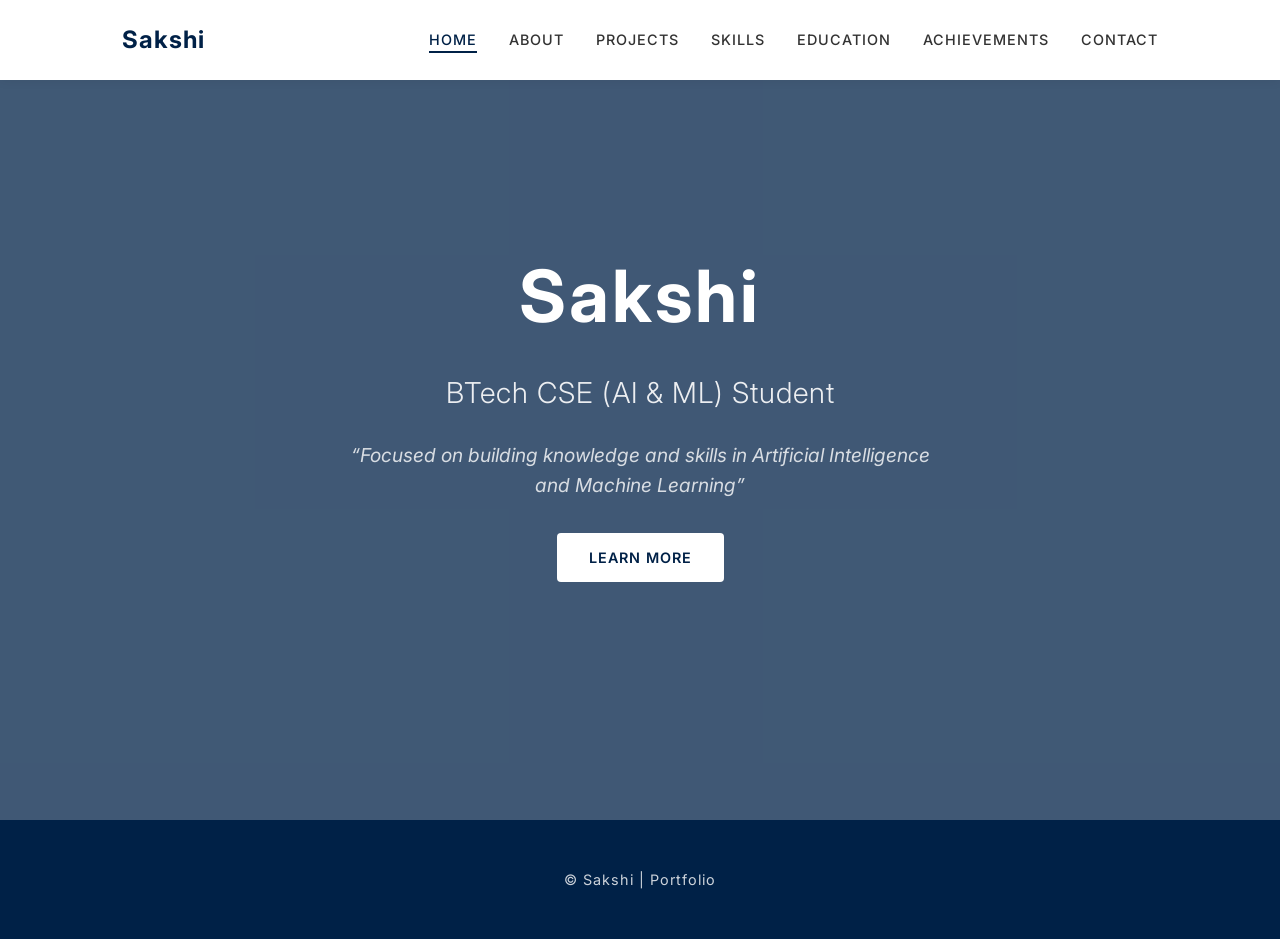
==== index.html @ 3e9e9f68 "Add portfolio with profile photo and certificates" ====
<!DOCTYPE html>
<html lang="en">
<head>
    <meta charset="UTF-8">
    <meta name="viewport" content="width=device-width, initial-scale=1.0">
    <title>Sakshi | Portfolio</title>
    <meta name="description" content="Professional portfolio of Sakshi, a BTech CSE student specializing in AI & ML.">
    <!-- Google Fonts: Inter -->
    <link rel="preconnect" href="https://fonts.googleapis.com">
    <link rel="preconnect" href="https://fonts.gstatic.com" crossorigin>
    <link href="https://fonts.googleapis.com/css2?family=Inter:wght@300;400;500;600;700&display=swap" rel="stylesheet">
    <link rel="stylesheet" href="style.css">
</head>
<body>
    <nav id="navbar">
        <div class="container container-nav">
            <div class="logo">Sakshi</div>
            <ul class="nav-links">
                <li><a href="#home" class="active">Home</a></li>
                <li><a href="#about">About</a></li>
                <li><a href="#projects">Projects</a></li>
                <li><a href="#skills">Skills</a></li>
                <li><a href="#education">Education</a></li>
                <li><a href="#achievements">Achievements</a></li>
                <li><a href="#contact">Contact</a></li>
            </ul>
            <div class="mobile-menu-btn" id="mobile-menu-btn">
                <span></span>
                <span></span>
                <span></span>
            </div>
        </div>
    </nav>

    <header id="home" class="active">
        <div class="hero-overlay"></div>
        <div class="container hero-content">
            <div class="hero-text">
                <h1>Sakshi</h1>
                <h2>BTech CSE (AI & ML) Student</h2>
                <p>“Focused on building knowledge and skills in Artificial Intelligence and Machine Learning”</p>
                <a href="#about" class="btn btn-primary">Learn More</a>
            </div>
        </div>
    </header>

    <main>
        <section id="about" class="section">
            <div class="container">
                <div class="section-header">
                    <h2>About Me</h2>
                    <div class="underline"></div>
                </div>
                <div class="about-grid">
                    <div class="about-image">
                        <img src="profile.jpg" alt="Sakshi Portfolio Picture">
                    </div>
                    <div class="about-text">
                        <p>I am a Computer Science Engineering student specializing in Artificial Intelligence and Machine Learning with Zebia. I am passionate about learning emerging technologies, strengthening my problem-solving abilities, and applying my knowledge to real-world challenges.</p>
                    </div>
                </div>
            </div>
        </section>

        <section id="projects" class="section bg-light">
            <div class="container">
                <div class="section-header">
                    <h2>Projects</h2>
                    <div class="underline"></div>
                </div>
                <div class="project-grid">
                    <div class="project-card">
                        <div class="project-info">
                            <h3>Python Programming Project</h3>
                            <p>Developed programs focusing on logic building, data structures, and problem-solving techniques.</p>
                            <div class="tags">
                                <span class="tag">Python</span>
                                <span class="tag">Algorithms</span>
                                <span class="tag">Logic Building</span>
                            </div>
                        </div>
                    </div>
                    <div class="project-card">
                        <div class="project-info">
                            <h3>Academic Assignment Work</h3>
                            <p>Completed structured assignments related to programming, electronics, and analytical thinking.</p>
                            <div class="tags">
                                <span class="tag">C/C++</span>
                                <span class="tag">Electronics</span>
                                <span class="tag">Analysis</span>
                            </div>
                        </div>
                    </div>
                    <div class="project-card">
                        <div class="project-info">
                            <h3>Beginner AI/ML Project</h3>
                            <p>Implemented basic machine learning concepts and explored data-driven problem solving.</p>
                            <div class="tags">
                                <span class="tag">Machine Learning</span>
                                <span class="tag">Python</span>
                                <span class="tag">Data Analysis</span>
                            </div>
                        </div>
                    </div>
                </div>
            </div>
        </section>

        <section id="skills" class="section">
            <div class="container">
                <div class="section-header">
                    <h2>Skills</h2>
                    <div class="underline"></div>
                </div>
                <div class="skills-grid">
                    <div class="skill-item">
                        <span class="skill-name">Python</span>
                    </div>
                    <div class="skill-item">
                        <span class="skill-name">Machine Learning (Basics)</span>
                    </div>
                    <div class="skill-item">
                        <span class="skill-name">Data Structures (Fundamentals)</span>
                    </div>
                    <div class="skill-item">
                        <span class="skill-name">Problem Solving</span>
                    </div>
                    <div class="skill-item">
                        <span class="skill-name">Analytical Thinking</span>
                    </div>
                </div>
            </div>
        </section>

        <section id="education" class="section bg-light">
            <div class="container">
                <div class="section-header">
                    <h2>Education</h2>
                    <div class="underline"></div>
                </div>
                <div class="edu-card">
                    <h3>BTech Computer Science Engineering</h3>
                    <p class="edu-subtitle">Specialization: AI & ML with Zebia</p>
                    <p class="edu-desc">Academic focus on advanced computing paradigms and industrial AI applications.</p>
                </div>
            </div>
        </section>

        <section id="achievements" class="section">
            <div class="container">
                <div class="section-header">
                    <h2>Achievements / Learning</h2>
                    <div class="underline"></div>
                </div>
                <div class="achieve-list">
                    <div class="achieve-item">
                        <h3>AI & ML Specialization with Zebia</h3>
                        <p>Intensive specialization program focusing on deep learning, neural networks, and industrial ML practices.</p>
                    </div>
                    <div class="achieve-item">
                        <h3>Coursework & Continuous Learning</h3>
                        <p>Engaged in ongoing professional development through various academic modules in programming and technology.</p>
                    </div>
                </div>

                <!-- Certificates Section -->
                <div class="cert-section">
                    <h3 class="cert-heading">My Certificates</h3>
                    <p class="cert-subtext">Click on any certificate to view it in full.</p>
                    <div class="cert-grid">
                        <div class="cert-card" data-index="0">
                            <div class="cert-icon">🏆</div>
                            <p>Certificate 1<br><span>Achievement</span></p>
                            <button class="btn-view-cert">View Certificate</button>
                        </div>
                        <div class="cert-card" data-index="1">
                            <div class="cert-icon">🎓</div>
                            <p>Certificate 2<br><span>Achievement</span></p>
                            <button class="btn-view-cert">View Certificate</button>
                        </div>
                        <div class="cert-card" data-index="2">
                            <div class="cert-icon">📊</div>
                            <p>Certificate 3<br><span>Achievement</span></p>
                            <button class="btn-view-cert">View Certificate</button>
                        </div>
                        <div class="cert-card" data-index="3">
                            <div class="cert-icon">🌟</div>
                            <p>Certificate 4<br><span>Achievement</span></p>
                            <button class="btn-view-cert">View Certificate</button>
                        </div>
                        <div class="cert-card" data-index="4">
                            <div class="cert-icon">�</div>
                            <p>Certificate 5<br><span>Achievement</span></p>
                            <button class="btn-view-cert">View Certificate</button>
                        </div>
                    </div>
                </div>
            </div>
        </section>

        <!-- Certificate Lightbox Modal -->
        <div id="cert-modal" class="cert-modal" role="dialog" aria-modal="true" aria-label="Certificate Viewer">
            <div class="cert-modal-overlay" id="cert-modal-overlay"></div>
            <div class="cert-modal-box">
                <button class="cert-close" id="cert-close" title="Close">&#10005;</button>
                <div class="cert-modal-img-wrap">
                    <img id="cert-modal-img" src="" alt="Certificate" />
                    <p id="cert-modal-placeholder" class="cert-placeholder-text">
                        📄 Certificate image will appear here.<br>
                        <small>Add your certificate images named <strong>cert1.jpg</strong>, <strong>cert2.jpg</strong>, <strong>cert3.jpg</strong> to this folder.</small>
                    </p>
                </div>
                <div class="cert-modal-footer">
                    <button class="cert-nav-btn" id="cert-prev">&#8592; Previous</button>
                    <span class="cert-counter" id="cert-counter">1 / 3</span>
                    <button class="cert-nav-btn" id="cert-next">Next &#8594;</button>
                </div>
            </div>
        </div>

        <section id="contact" class="section bg-light">
            <div class="container contact-container">
                <div class="section-header">
                    <h2>Contact</h2>
                    <div class="underline"></div>
                </div>
                <div class="contact-content">
                    <p class="contact-msg">“I am open to academic collaboration, learning opportunities, and skill development.”</p>
                    <div class="contact-form">
                        <p>Feel free to reach out for collaboration.</p>
                        <a href="mailto:sakshi@example.com" class="btn btn-outline">Send a Message</a>
                    </div>
                </div>
            </div>
        </section>
    </main>

    <footer>
        <div class="container">
            <p>&copy; Sakshi | Portfolio</p>
        </div>
    </footer>

    <script src="script.js"></script>
</body>
</html>
---- style.css ----
:root {
    --primary-color: #002147;
    --primary-light: #003366;
    --text-color: #333333;
    --text-light: #666666;
    --bg-white: #ffffff;
    --bg-light: #f8f9fa;
    --border-color: #e0e0e0;
    --transition: all 0.3s ease;
}

* {
    margin: 0;
    padding: 0;
    box-sizing: border-box;
}

html {
    scroll-behavior: smooth;
}

body {
    font-family: 'Inter', sans-serif;
    color: var(--text-color);
    line-height: 1.6;
    background-color: var(--bg-white);
}

.container {
    max-width: 1100px;
    margin: 0 auto;
    padding: 0 2rem;
}

/* Symmetrical Layout Utilities */
.section {
    padding: 6rem 0;
    display: none; /* Hide all sections by default */
    min-height: calc(100vh - 80px); /* Fill the screen minus navbar */
    animation: fadeIn 0.5s ease;
}

.section.active {
    display: block; /* Show only active section */
}

@keyframes fadeIn {
    from { opacity: 0; transform: translateY(10px); }
    to { opacity: 1; transform: translateY(0); }
}

.bg-light {
    background-color: var(--bg-light);
}

.section-header {
    text-align: center;
    margin-bottom: 4rem;
}

.section-header h2 {
    font-size: 2.5rem;
    color: var(--primary-color);
    text-transform: uppercase;
    letter-spacing: 2px;
    margin-bottom: 0.5rem;
    font-weight: 700;
}

.underline {
    width: 60px;
    height: 4px;
    background-color: var(--primary-color);
    margin: 0 auto;
}

/* Navbar */
#navbar {
    background-color: var(--bg-white);
    height: 80px;
    display: flex;
    align-items: center;
    position: fixed;
    top: 0;
    width: 100%;
    z-index: 1000;
    box-shadow: 0 2px 10px rgba(0,0,0,0.05);
    transition: var(--transition);
}

#navbar.scrolled {
    height: 70px;
}

.container-nav {
    display: flex;
    justify-content: space-between;
    align-items: center;
    width: 100%;
}

.logo {
    font-size: 1.5rem;
    font-weight: 700;
    color: var(--primary-color);
    letter-spacing: 1px;
}

.nav-links {
    display: flex;
    list-style: none;
}

.nav-links li {
    margin-left: 2rem;
}

.nav-links a {
    text-decoration: none;
    color: var(--text-color);
    font-size: 0.9rem;
    font-weight: 500;
    text-transform: uppercase;
    letter-spacing: 1px;
    transition: var(--transition);
    position: relative;
}

.nav-links a::after {
    content: '';
    position: absolute;
    width: 0;
    height: 2px;
    bottom: -5px;
    left: 0;
    background-color: var(--primary-color);
    transition: var(--transition);
}

.nav-links a:hover,
.nav-links a.active {
    color: var(--primary-color);
}

.nav-links a:hover::after,
.nav-links a.active::after {
    width: 100%;
}

/* Hero Section */
#home {
    height: calc(100vh - 80px); /* Exact fit */
    background: url('https://images.unsplash.com/photo-1497215728101-856f4ea42174?auto=format&fit=crop&q=80&w=1920') no-repeat center center/cover;
    display: none; /* Hidden until active */
    align-items: center;
    position: relative;
    animation: fadeIn 0.5s ease;
}

#home.active {
    display: flex;
}

.hero-overlay {
    position: absolute;
    top: 0;
    left: 0;
    width: 100%;
    height: 100%;
    background-color: rgba(0, 33, 71, 0.75); /* Navy blue overlay */
}

.hero-content {
    position: relative;
    z-index: 1;
    color: #fff;
    text-align: center;
}

.hero-text h1 {
    font-size: 4.5rem;
    margin-bottom: 1rem;
    font-weight: 700;
    letter-spacing: 3px;
}

.hero-text h2 {
    font-size: 1.8rem;
    font-weight: 300;
    margin-bottom: 1.5rem;
    letter-spacing: 1px;
    opacity: 0.9;
}

.hero-text p {
    font-size: 1.2rem;
    font-style: italic;
    max-width: 600px;
    margin: 0 auto 2rem;
    opacity: 0.8;
}

/* Buttons */
.btn {
    display: inline-block;
    padding: 0.8rem 2rem;
    text-decoration: none;
    font-weight: 600;
    border-radius: 4px;
    transition: var(--transition);
    text-transform: uppercase;
    letter-spacing: 1px;
    font-size: 0.9rem;
}

.btn-primary {
    background-color: var(--bg-white);
    color: var(--primary-color);
}

.btn-primary:hover {
    background-color: var(--primary-color);
    color: var(--bg-white);
    transform: translateY(-3px);
}

.btn-outline {
    border: 2px solid var(--primary-color);
    color: var(--primary-color);
}

.btn-outline:hover {
    background-color: var(--primary-color);
    color: var(--bg-white);
    transform: translateY(-3px);
}

/* About Section */
.about-grid {
    display: grid;
    grid-template-columns: 1fr 2fr;
    gap: 4rem;
    align-items: center;
    max-width: 900px;
    margin: 0 auto;
}

.about-image {
    text-align: center;
}

.about-image img {
    width: 280px;
    height: 280px;
    object-fit: cover;
    object-position: center 3%; /* Focus on the face area (top of the image) */
    border-radius: 50%;
    border: 8px solid #fff;
    box-shadow: 0 10px 30px rgba(0,0,0,0.1);
    transition: var(--transition);
}

.about-image img:hover {
    transform: scale(1.02);
    box-shadow: 0 15px 40px rgba(0,33,71,0.2);
}

.about-text p {
    font-size: 1.15rem;
    color: var(--text-light);
    line-height: 1.8;
    text-align: left;
}

/* Projects Section */
.project-grid {
    display: grid;
    grid-template-columns: repeat(auto-fit, minmax(300px, 1fr));
    gap: 2.5rem;
}

.project-card {
    background-color: var(--bg-white);
    border: 1px solid var(--border-color);
    border-radius: 8px;
    overflow: hidden;
    transition: var(--transition);
    display: flex;
    flex-direction: column;
}

.project-card:hover {
    transform: translateY(-10px);
    box-shadow: 0 10px 30px rgba(0,0,0,0.1);
}

.project-info {
    padding: 2.5rem;
    flex-grow: 1;
    display: flex;
    flex-direction: column;
}

.project-info h3 {
    font-size: 1.4rem;
    color: var(--primary-color);
    margin-bottom: 1rem;
    font-weight: 600;
}

.project-info p {
    color: var(--text-light);
    margin-bottom: 1.5rem;
    font-size: 1rem;
}

.tags {
    margin-top: auto;
    display: flex;
    flex-wrap: wrap;
    gap: 0.5rem;
}

.tag {
    background-color: #f0f4f8;
    color: var(--primary-color);
    padding: 0.3rem 0.8rem;
    font-size: 0.8rem;
    font-weight: 500;
    border-radius: 20px;
}

/* Skills Section */
.skills-grid {
    display: flex;
    flex-wrap: wrap;
    justify-content: center;
    gap: 1.5rem;
}

.skill-item {
    background-color: var(--bg-white);
    border: 1px solid var(--border-color);
    padding: 1rem 2.5rem;
    border-bottom: 3px solid var(--primary-color);
    transition: var(--transition);
}

.skill-item:hover {
    background-color: var(--primary-color);
    color: #fff;
    transform: scale(1.05);
}

.skill-name {
    font-weight: 600;
    letter-spacing: 1px;
}

/* Education Section */
.edu-card {
    background-color: var(--bg-white);
    border: 1px solid var(--border-color);
    padding: 3rem;
    text-align: center;
    border-left: 6px solid var(--primary-color);
    max-width: 800px;
    margin: 0 auto;
}

.edu-card h3 {
    font-size: 1.8rem;
    color: var(--primary-color);
    margin-bottom: 0.5rem;
}

.edu-subtitle {
    font-weight: 600;
    margin-bottom: 1.5rem;
    color: var(--text-color);
}

.edu-desc {
    color: var(--text-light);
}

/* Achievements Section */
.achieve-list {
    max-width: 800px;
    margin: 0 auto;
}

.achieve-item {
    margin-bottom: 2.5rem;
    padding-bottom: 2.5rem;
    border-bottom: 1px solid var(--border-color);
}

.achieve-item:last-child {
    border-bottom: none;
}

.achieve-item h3 {
    font-size: 1.4rem;
    color: var(--primary-color);
    margin-bottom: 0.5rem;
}

.achieve-item p {
    color: var(--text-light);
}

/* Certificates Section */
.cert-section {
    margin-top: 4rem;
    text-align: center;
}

.cert-heading {
    font-size: 1.8rem;
    color: var(--primary-color);
    margin-bottom: 0.5rem;
    font-weight: 700;
    letter-spacing: 1px;
}

.cert-subtext {
    color: var(--text-light);
    margin-bottom: 2.5rem;
    font-size: 0.95rem;
}

.cert-grid {
    display: flex;
    flex-wrap: wrap;
    justify-content: center;
    gap: 2rem;
}

.cert-card {
    background-color: var(--bg-white);
    border: 1px solid var(--border-color);
    border-top: 4px solid var(--primary-color);
    border-radius: 8px;
    padding: 2rem 2.5rem;
    width: 220px;
    text-align: center;
    transition: var(--transition);
    cursor: pointer;
}

.cert-card:hover {
    transform: translateY(-6px);
    box-shadow: 0 10px 25px rgba(0,33,71,0.12);
}

.cert-icon {
    font-size: 2.5rem;
    margin-bottom: 1rem;
}

.cert-card p {
    font-size: 0.95rem;
    color: var(--text-color);
    font-weight: 600;
    margin-bottom: 1.2rem;
    line-height: 1.5;
}

.cert-card p span {
    font-weight: 400;
    color: var(--text-light);
    font-size: 0.85rem;
}

.btn-view-cert {
    background-color: var(--primary-color);
    color: #fff;
    border: none;
    padding: 0.5rem 1.2rem;
    font-size: 0.85rem;
    font-weight: 600;
    border-radius: 4px;
    cursor: pointer;
    letter-spacing: 0.5px;
    transition: var(--transition);
}

.btn-view-cert:hover {
    background-color: var(--primary-light);
    transform: scale(1.04);
}

/* Certificate Lightbox Modal */
.cert-modal {
    display: none;
    position: fixed;
    inset: 0;
    z-index: 2000;
    align-items: center;
    justify-content: center;
}

.cert-modal.open {
    display: flex;
}

.cert-modal-overlay {
    position: absolute;
    inset: 0;
    background-color: rgba(0, 0, 0, 0.75);
    cursor: pointer;
}

.cert-modal-box {
    position: relative;
    background: #fff;
    border-radius: 10px;
    padding: 2rem;
    max-width: 800px;
    width: 90%;
    z-index: 1;
    animation: fadeIn 0.3s ease;
    box-shadow: 0 20px 60px rgba(0,0,0,0.3);
}

.cert-close {
    position: absolute;
    top: 1rem;
    right: 1rem;
    background: var(--primary-color);
    color: #fff;
    border: none;
    width: 36px;
    height: 36px;
    border-radius: 50%;
    font-size: 1rem;
    cursor: pointer;
    transition: var(--transition);
    display: flex;
    align-items: center;
    justify-content: center;
}

.cert-close:hover {
    background: #c0392b;
    transform: scale(1.1);
}

.cert-modal-img-wrap {
    text-align: center;
    min-height: 300px;
    display: flex;
    align-items: center;
    justify-content: center;
    background: var(--bg-light);
    border-radius: 6px;
    overflow: hidden;
    margin-bottom: 1.5rem;
}

#cert-modal-img {
    max-width: 100%;
    max-height: 500px;
    object-fit: contain;
    display: none;
}

#cert-modal-img.loaded {
    display: block;
}

.cert-placeholder-text {
    color: var(--text-light);
    font-size: 1rem;
    line-height: 2;
    padding: 2rem;
}

.cert-placeholder-text strong {
    color: var(--primary-color);
}

.cert-modal-footer {
    display: flex;
    align-items: center;
    justify-content: space-between;
    gap: 1rem;
}

.cert-nav-btn {
    background-color: var(--primary-color);
    color: #fff;
    border: none;
    padding: 0.6rem 1.5rem;
    font-size: 0.9rem;
    font-weight: 600;
    border-radius: 4px;
    cursor: pointer;
    transition: var(--transition);
    letter-spacing: 0.5px;
}

.cert-nav-btn:hover {
    background-color: var(--primary-light);
    transform: translateY(-2px);
}

.cert-nav-btn:disabled {
    background-color: var(--border-color);
    color: var(--text-light);
    cursor: not-allowed;
    transform: none;
}

.cert-counter {
    font-size: 0.95rem;
    font-weight: 600;
    color: var(--primary-color);
    letter-spacing: 1px;
}

/* Contact Section */
.contact-container {
    text-align: center;
    max-width: 700px;
}

.contact-msg {
    font-size: 1.5rem;
    font-weight: 500;
    margin-bottom: 3rem;
    color: var(--primary-color);
}

.contact-form p {
    margin-bottom: 1.5rem;
    color: var(--text-light);
}

/* Footer */
footer {
    background-color: var(--primary-color);
    color: #fff;
    padding: 3rem 0;
    text-align: center;
}

footer p {
    font-size: 0.9rem;
    letter-spacing: 1px;
    opacity: 0.8;
}

/* Mobile Menu Button */
.mobile-menu-btn {
    display: none;
    cursor: pointer;
}

.mobile-menu-btn span {
    display: block;
    width: 25px;
    height: 3px;
    background-color: var(--primary-color);
    margin-bottom: 5px;
    transition: var(--transition);
}

/* Responsive */
@media (max-width: 768px) {
    .hero-text h1 {
        font-size: 3rem;
    }
    
    .hero-text h2 {
        font-size: 1.4rem;
    }
    
    .nav-links {
        display: none;
        flex-direction: column;
        position: absolute;
        top: 80px;
        left: 0;
        width: 100%;
        background-color: var(--bg-white);
        box-shadow: 0 4px 10px rgba(0,0,0,0.08);
        padding: 1rem 0;
        z-index: 999;
    }

    .nav-links.mobile-open {
        display: flex;
    }

    .nav-links li {
        margin: 0;
        text-align: center;
        padding: 0.75rem 0;
        border-bottom: 1px solid var(--border-color);
    }

    .nav-links li:last-child {
        border-bottom: none;
    }
    
    .mobile-menu-btn {
        display: block;
    }
    
    .section {
        padding: 4rem 0;
    }
    
    .section-header h2 {
        font-size: 2rem;
    }

    .about-grid {
        grid-template-columns: 1fr;
        gap: 2rem;
        text-align: center;
    }

    .about-text p {
        text-align: center;
    }

    .about-image img {
        width: 200px;
        height: 200px;
    }

    .skill-item {
        padding: 0.8rem 1.5rem;
    }
}
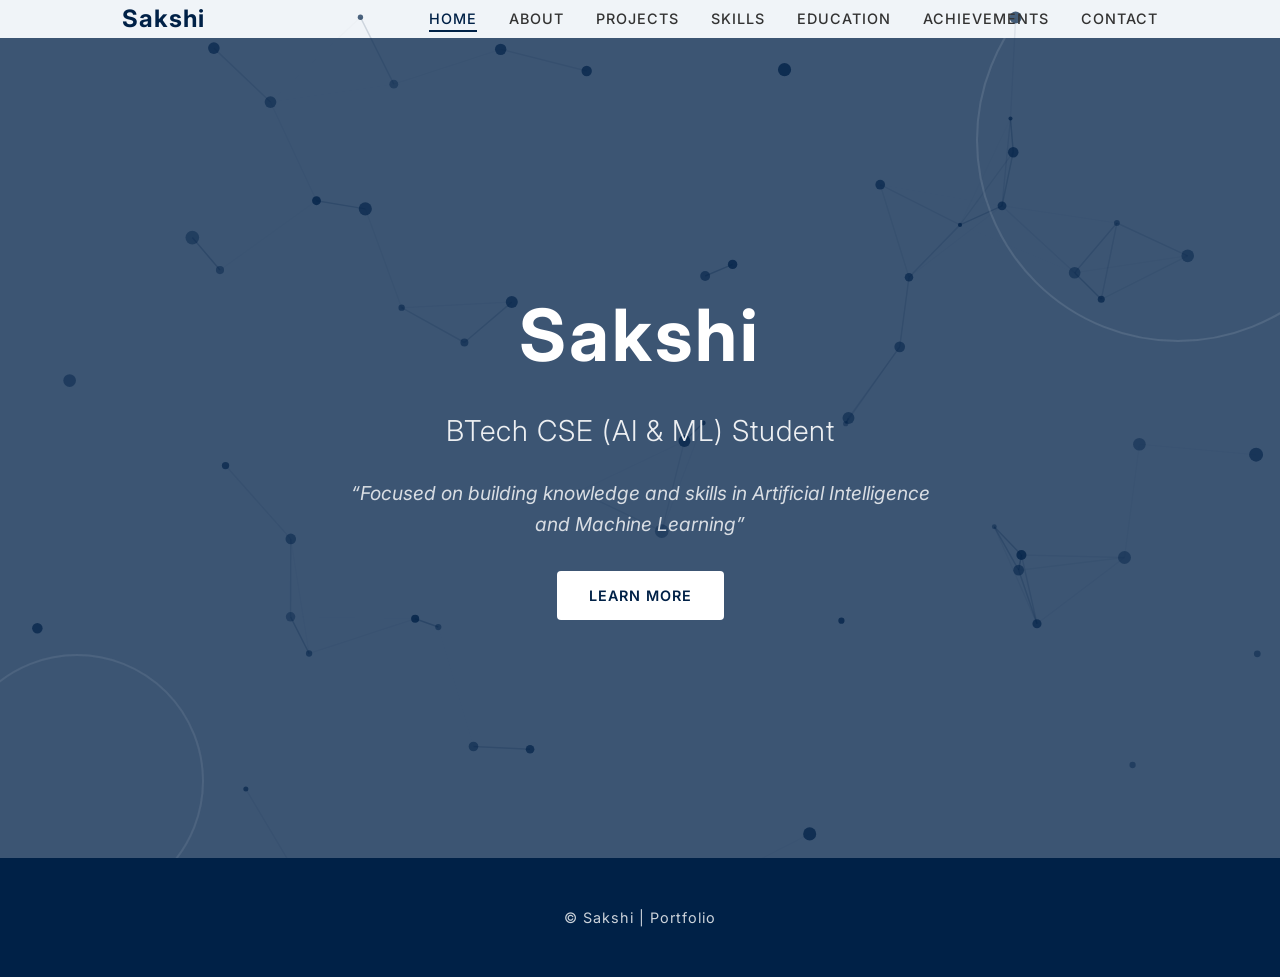
==== commit d892e427: "first commit" ====
--- a/index.html
+++ b/index.html
@@ -12,6 +12,8 @@
     <link rel="stylesheet" href="style.css">
 </head>
 <body>
+    <!-- Animated Background Canvas -->
+    <canvas id="bg-canvas"></canvas>
     <nav id="navbar">
         <div class="container container-nav">
             <div class="logo">Sakshi</div>
@@ -39,7 +41,7 @@
                 <h1>Sakshi</h1>
                 <h2>BTech CSE (AI & ML) Student</h2>
                 <p>“Focused on building knowledge and skills in Artificial Intelligence and Machine Learning”</p>
-                <a href="#about" class="btn btn-primary">Learn More</a>
+                <a href="#about" class="btn btn-primary" id="learn-more-btn">Learn More</a>
             </div>
         </div>
     </header>
@@ -56,7 +58,21 @@
                         <img src="profile.jpg" alt="Sakshi Portfolio Picture">
                     </div>
                     <div class="about-text">
-                        <p>I am a Computer Science Engineering student specializing in Artificial Intelligence and Machine Learning with Zebia. I am passionate about learning emerging technologies, strengthening my problem-solving abilities, and applying my knowledge to real-world challenges.</p>
+                        <p>I am a Computer Science Engineering student specializing in Artificial Intelligence and Machine Learning with Xebia. I am passionate about learning emerging technologies, strengthening my problem-solving abilities, and applying my knowledge to real-world challenges.</p>
+                    </div>
+                </div>
+                <div class="about-details">
+                    <div class="about-detail-card">
+                        <img src="https://images.unsplash.com/photo-1580582932707-520aed937b7b?w=400&q=80" alt="School" class="detail-card-img">
+                        <h3>🎓 Schooling</h3>
+                        <p><strong>Shanti Niketan Public School</strong></p>
+                        <p>Completed schooling with a strong academic foundation.</p>
+                    </div>
+                    <div class="about-detail-card">
+                        <img src="https://tse4.mm.bing.net/th/id/OIP._6wLV4rXitK1_xlkCLi6-QHaDS?w=773&h=343&rs=1&pid=ImgDetMain&o=7&rm=3" alt="College" class="detail-card-img">
+                        <h3>🎓 Higher Education</h3>
+                        <p><strong>BTech CSE — AI & ML with Xebia</strong></p>
+                        <p>Currently pursuing specialization in Artificial Intelligence and Machine Learning.</p>
                     </div>
                 </div>
             </div>
@@ -70,35 +86,74 @@
                 </div>
                 <div class="project-grid">
                     <div class="project-card">
+                        <div class="project-img">
+                            <img src="https://images.unsplash.com/photo-1414235077428-338989a2e8c0?w=600&q=80" alt="Restaurant Menu">
+                        </div>
                         <div class="project-info">
-                            <h3>Python Programming Project</h3>
-                            <p>Developed programs focusing on logic building, data structures, and problem-solving techniques.</p>
+                            <h3>Restaurant Menu Website</h3>
+                            <p>A fully designed restaurant menu website showcasing food items, categories, and an interactive layout built during AI tool classes.</p>
                             <div class="tags">
-                                <span class="tag">Python</span>
-                                <span class="tag">Algorithms</span>
-                                <span class="tag">Logic Building</span>
+                                <span class="tag">HTML</span>
+                                <span class="tag">CSS</span>
+                                <span class="tag">JavaScript</span>
+                            </div>
+                            <div class="project-btns">
+                                <a href="https://restuarent-menu-20.vercel.app/" class="btn btn-primary" target="_blank">🌐 View Project</a>
+                                <a href="https://github.com/singhsakshi17478-glitch/RESTUARENT-MENU-20" class="btn btn-outline" target="_blank">🐙 GitHub</a>
                             </div>
                         </div>
                     </div>
                     <div class="project-card">
+                        <div class="project-img">
+                            <img src="https://images.unsplash.com/photo-1606326608606-aa0b62935f2b?w=600&q=80" alt="Quiz App">
+                        </div>
                         <div class="project-info">
-                            <h3>Academic Assignment Work</h3>
-                            <p>Completed structured assignments related to programming, electronics, and analytical thinking.</p>
+                            <h3>Quiz Website</h3>
+                            <p>An interactive quiz web application with multiple questions, score tracking, and a clean user interface built during AI tool classes.</p>
                             <div class="tags">
-                                <span class="tag">C/C++</span>
-                                <span class="tag">Electronics</span>
-                                <span class="tag">Analysis</span>
+                                <span class="tag">HTML</span>
+                                <span class="tag">CSS</span>
+                                <span class="tag">JavaScript</span>
+                            </div>
+                            <div class="project-btns">
+                                <a href="https://quiz-seven-blush.vercel.app/" class="btn btn-primary" target="_blank">🌐 View Project</a>
+                                <a href="https://github.com/singhsakshi17478-glitch/QUIZ" class="btn btn-outline" target="_blank">🐙 GitHub</a>
                             </div>
                         </div>
                     </div>
                     <div class="project-card">
+                        <div class="project-img">
+                            <img src="https://images.unsplash.com/photo-1481627834876-b7833e8f5570?w=600&q=80" alt="Library Website">
+                        </div>
                         <div class="project-info">
-                            <h3>Beginner AI/ML Project</h3>
-                            <p>Implemented basic machine learning concepts and explored data-driven problem solving.</p>
+                            <h3>Library Website</h3>
+                            <p>A library management website featuring book listings, search functionality, and a user-friendly interface built during AI tool classes.</p>
                             <div class="tags">
-                                <span class="tag">Machine Learning</span>
-                                <span class="tag">Python</span>
-                                <span class="tag">Data Analysis</span>
+                                <span class="tag">HTML</span>
+                                <span class="tag">CSS</span>
+                                <span class="tag">JavaScript</span>
+                            </div>
+                            <div class="project-btns">
+                                <a href="https://lms-2-b.vercel.app/" class="btn btn-primary" target="_blank">🌐 View Project</a>
+                                <a href="https://github.com/singhsakshi17478-glitch/LMS-2B" class="btn btn-outline" target="_blank">🐙 GitHub</a>
+                            </div>
+                        </div>
+                    </div>
+                    <div class="project-card">
+                        <div class="project-img">
+                            <img src="https://images.unsplash.com/photo-1556742049-0cfed4f6a45d?w=600&q=80" alt="E-Commerce Website">
+                        </div>
+                        <div class="project-info">
+                            <h3>E-Commerce Website</h3>
+                            <p>A fully functional e-commerce website with product listings, shopping cart, and a clean modern interface built during AI tool classes.</p>
+                            <div class="tags">
+                                <span class="tag">HTML</span>
+                                <span class="tag">CSS</span>
+                                <span class="tag">JavaScript</span>
+                            </div>
+                            <div class="project-btns">
+                                <a href="https://ecommerce-website-tau-rosy.vercel.app" class="btn btn-primary" target="_blank">🌐 View Project</a>
+                                <a href="https://github.com/singhsakshi17478-glitch/ecommerce-website" class="btn btn-outline" target="_blank">🐙 GitHub</a>
                             </div>
                         </div>
                     </div>
@@ -114,20 +169,65 @@
                 </div>
                 <div class="skills-grid">
                     <div class="skill-item">
+                        <div class="skill-img">
+                            <img src="https://cdn.jsdelivr.net/gh/devicons/devicon/icons/python/python-original.svg" alt="Python">
+                        </div>
                         <span class="skill-name">Python</span>
                     </div>
                     <div class="skill-item">
+                        <div class="skill-img">
+                            <img src="https://cdn.jsdelivr.net/gh/devicons/devicon/icons/tensorflow/tensorflow-original.svg" alt="Machine Learning">
+                        </div>
                         <span class="skill-name">Machine Learning (Basics)</span>
                     </div>
                     <div class="skill-item">
+                        <div class="skill-img">
+                            <img src="https://cdn.jsdelivr.net/gh/devicons/devicon/icons/html5/html5-original.svg" alt="HTML">
+                        </div>
+                        <span class="skill-name">HTML</span>
+                    </div>
+                    <div class="skill-item">
+                        <div class="skill-img">
+                            <img src="https://cdn.jsdelivr.net/gh/devicons/devicon/icons/css3/css3-original.svg" alt="CSS">
+                        </div>
+                        <span class="skill-name">CSS</span>
+                    </div>
+                    <div class="skill-item">
+                        <div class="skill-img">
+                            <img src="https://cdn.jsdelivr.net/gh/devicons/devicon/icons/javascript/javascript-original.svg" alt="JavaScript">
+                        </div>
+                        <span class="skill-name">JavaScript</span>
+                    </div>
+                    <div class="skill-item">
+                        <div class="skill-img">
+                            <img src="https://cdn.jsdelivr.net/gh/devicons/devicon/icons/github/github-original.svg" alt="GitHub">
+                        </div>
+                        <span class="skill-name">GitHub</span>
+                    </div>
+                    <div class="skill-item">
+                        <div class="skill-img">🧩</div>
                         <span class="skill-name">Data Structures (Fundamentals)</span>
                     </div>
                     <div class="skill-item">
+                        <div class="skill-img">🧠</div>
                         <span class="skill-name">Problem Solving</span>
                     </div>
                     <div class="skill-item">
+                        <div class="skill-img">📊</div>
                         <span class="skill-name">Analytical Thinking</span>
                     </div>
+                    <div class="skill-item">
+                        <div class="skill-img">🗣️</div>
+                        <span class="skill-name">Communication</span>
+                    </div>
+                    <div class="skill-item">
+                        <div class="skill-img">🤝</div>
+                        <span class="skill-name">Teamwork</span>
+                    </div>
+                    <div class="skill-item">
+                        <div class="skill-img">📝</div>
+                        <span class="skill-name">Documentation & Visualization</span>
+                    </div>
                 </div>
             </div>
         </section>
@@ -138,10 +238,21 @@
                     <h2>Education</h2>
                     <div class="underline"></div>
                 </div>
-                <div class="edu-card">
-                    <h3>BTech Computer Science Engineering</h3>
-                    <p class="edu-subtitle">Specialization: AI & ML with Zebia</p>
-                    <p class="edu-desc">Academic focus on advanced computing paradigms and industrial AI applications.</p>
+                <div class="edu-grid">
+                    <div class="edu-card">
+                        <img src="https://images.unsplash.com/photo-1580582932707-520aed937b7b?w=600&q=80" alt="School" class="edu-card-img">
+                        <div class="edu-icon">🏫</div>
+                        <h3>Shanti Niketan Public School</h3>
+                        <p class="edu-subtitle">Schooling</p>
+                        <p class="edu-desc">Completed schooling with a strong academic foundation in science and mathematics.</p>
+                    </div>
+                    <div class="edu-card">
+                        <img src="https://tse4.mm.bing.net/th/id/OIP._6wLV4rXitK1_xlkCLi6-QHaDS?w=773&h=343&rs=1&pid=ImgDetMain&o=7&rm=3" alt="College" class="edu-card-img">
+                        <div class="edu-icon">🎓</div>
+                        <h3>BTech Computer Science Engineering</h3>
+                        <p class="edu-subtitle">Specialization: AI & ML with Xebia</p>
+                        <p class="edu-desc">Academic focus on advanced computing paradigms and industrial AI applications.</p>
+                    </div>
                 </div>
             </div>
         </section>
@@ -154,10 +265,12 @@
                 </div>
                 <div class="achieve-list">
                     <div class="achieve-item">
-                        <h3>AI & ML Specialization with Zebia</h3>
+                        <img src="https://images.unsplash.com/photo-1677442135703-1787eea5ce01?w=800&q=80" alt="AI ML" class="achieve-img">
+                        <h3>AI & ML Specialization with Xebia</h3>
                         <p>Intensive specialization program focusing on deep learning, neural networks, and industrial ML practices.</p>
                     </div>
                     <div class="achieve-item">
+                        <img src="https://images.unsplash.com/photo-1516321318423-f06f85e504b3?w=800&q=80" alt="Learning" class="achieve-img">
                         <h3>Coursework & Continuous Learning</h3>
                         <p>Engaged in ongoing professional development through various academic modules in programming and technology.</p>
                     </div>
@@ -170,27 +283,27 @@
                     <div class="cert-grid">
                         <div class="cert-card" data-index="0">
                             <div class="cert-icon">🏆</div>
-                            <p>Certificate 1<br><span>Achievement</span></p>
+                            <p>Python Certificate 1<br><span>Achievement</span></p>
                             <button class="btn-view-cert">View Certificate</button>
                         </div>
                         <div class="cert-card" data-index="1">
                             <div class="cert-icon">🎓</div>
-                            <p>Certificate 2<br><span>Achievement</span></p>
+                            <p>Python Certificate 2<br><span>Achievement</span></p>
                             <button class="btn-view-cert">View Certificate</button>
                         </div>
                         <div class="cert-card" data-index="2">
                             <div class="cert-icon">📊</div>
-                            <p>Certificate 3<br><span>Achievement</span></p>
+                            <p>DSA Certificate<br><span>Achievement</span></p>
                             <button class="btn-view-cert">View Certificate</button>
                         </div>
                         <div class="cert-card" data-index="3">
                             <div class="cert-icon">🌟</div>
-                            <p>Certificate 4<br><span>Achievement</span></p>
+                            <p>Reverse Code Certificate<br><span>Achievement</span></p>
                             <button class="btn-view-cert">View Certificate</button>
                         </div>
                         <div class="cert-card" data-index="4">
-                            <div class="cert-icon">�</div>
-                            <p>Certificate 5<br><span>Achievement</span></p>
+                            <div class="cert-icon">🎖</div>
+                            <p>Code Debugging<br><span>Achievement</span></p>
                             <button class="btn-view-cert">View Certificate</button>
                         </div>
                     </div>
@@ -227,8 +340,13 @@
                 <div class="contact-content">
                     <p class="contact-msg">“I am open to academic collaboration, learning opportunities, and skill development.”</p>
                     <div class="contact-form">
+                        <img src="https://images.unsplash.com/photo-1516321497487-e288fb19713f?w=900&q=80" alt="Contact" class="contact-banner">
                         <p>Feel free to reach out for collaboration.</p>
-                        <a href="mailto:sakshi@example.com" class="btn btn-outline">Send a Message</a>
+                        <div class="contact-links">
+                            <a href="mailto:singhsakshi17478@gmail.com" class="btn btn-outline">📧 Gmail</a>
+                            <a href="https://www.linkedin.com/in/sakshi-singh-15a174375" class="btn btn-outline" target="_blank">💼 LinkedIn</a>
+                            <a href="https://github.com/singhsakshi17478-glitch" class="btn btn-outline" target="_blank">🐙 GitHub</a>
+                        </div>
                     </div>
                 </div>
             </div>
@@ -241,6 +359,22 @@
         </div>
     </footer>
 
+    <!-- Video Modal -->
+    <div id="video-modal" class="video-modal" role="dialog" aria-modal="true" aria-label="Intro Video">
+        <div class="video-modal-overlay" id="video-modal-overlay"></div>
+        <div class="video-modal-box">
+            <div class="video-topbar">
+                <span class="video-title">▶ Sakshi — Introduction</span>
+                <button class="video-close" id="video-close" title="Close">&#10005;</button>
+            </div>
+            <video id="intro-video" controls>
+                <source src="video.mp4" type="video/mp4">
+                Your browser does not support the video tag.
+            </video>
+            <div class="video-hint">Press Esc to close</div>
+        </div>
+    </div>
+
     <script src="script.js"></script>
 </body>
 </html>
--- a/style.css
+++ b/style.css
@@ -17,13 +17,26 @@
 
 html {
     scroll-behavior: smooth;
+    background-color: #f0f4f8;
 }
 
 body {
     font-family: 'Inter', sans-serif;
     color: var(--text-color);
     line-height: 1.6;
-    background-color: var(--bg-white);
+    background-color: transparent;
+    overflow-x: hidden;
+}
+
+/* Animated Background Canvas */
+#bg-canvas {
+    position: fixed;
+    top: 0;
+    left: 0;
+    width: 100%;
+    height: 100%;
+    z-index: 0;
+    pointer-events: none;
 }
 
 .container {
@@ -35,9 +48,10 @@
 /* Symmetrical Layout Utilities */
 .section {
     padding: 6rem 0;
-    display: none; /* Hide all sections by default */
-    min-height: calc(100vh - 80px); /* Fill the screen minus navbar */
+    display: none;
+    min-height: calc(100vh - 80px);
     animation: fadeIn 0.5s ease;
+    background-color: rgba(255, 255, 255, 0.82);
 }
 
 .section.active {
@@ -50,7 +64,9 @@
 }
 
 .bg-light {
-    background-color: var(--bg-light);
+    background-color: rgba(248, 249, 250, 0.85);
+    background-image: radial-gradient(circle, rgba(0,33,71,0.06) 1px, transparent 1px);
+    background-size: 30px 30px;
 }
 
 .section-header {
@@ -67,7 +83,36 @@
     font-weight: 700;
 }
 
-.underline {
+/* Section decorative shapes */
+.section::before {
+    content: '';
+    position: absolute;
+    width: 300px; height: 300px;
+    border-radius: 50%;
+    background: radial-gradient(circle, rgba(0,33,71,0.04) 0%, transparent 70%);
+    top: -100px; right: -100px;
+    pointer-events: none;
+    animation: floatShape 12s ease-in-out infinite;
+}
+
+.section::after {
+    content: '';
+    position: absolute;
+    width: 200px; height: 200px;
+    border-radius: 50%;
+    background: radial-gradient(circle, rgba(0,51,102,0.04) 0%, transparent 70%);
+    bottom: -50px; left: -50px;
+    pointer-events: none;
+    animation: floatShape 15s ease-in-out infinite reverse;
+}
+
+@keyframes floatShape {
+    0%, 100% { transform: translate(0, 0); }
+    33% { transform: translate(15px, -15px); }
+    66% { transform: translate(-10px, 10px); }
+}
+
+/* Underline animation */
     width: 60px;
     height: 4px;
     background-color: var(--primary-color);
@@ -149,12 +194,41 @@
 
 /* Hero Section */
 #home {
-    height: calc(100vh - 80px); /* Exact fit */
+    height: calc(100vh - 80px);
     background: url('https://images.unsplash.com/photo-1497215728101-856f4ea42174?auto=format&fit=crop&q=80&w=1920') no-repeat center center/cover;
-    display: none; /* Hidden until active */
+    display: none;
     align-items: center;
     position: relative;
     animation: fadeIn 0.5s ease;
+    overflow: hidden;
+}
+
+/* Floating circles on hero */
+#home::before {
+    content: '';
+    position: absolute;
+    width: 400px; height: 400px;
+    border-radius: 50%;
+    border: 2px solid rgba(255,255,255,0.1);
+    top: -100px; right: -100px;
+    animation: floatCircle 8s ease-in-out infinite;
+    z-index: 1;
+}
+
+#home::after {
+    content: '';
+    position: absolute;
+    width: 250px; height: 250px;
+    border-radius: 50%;
+    border: 2px solid rgba(255,255,255,0.08);
+    bottom: -50px; left: -50px;
+    animation: floatCircle 10s ease-in-out infinite reverse;
+    z-index: 1;
+}
+
+@keyframes floatCircle {
+    0%, 100% { transform: translate(0, 0) scale(1); }
+    50% { transform: translate(20px, -20px) scale(1.05); }
 }
 
 #home.active {
@@ -272,6 +346,40 @@
     text-align: left;
 }
 
+.about-details {
+    display: grid;
+    grid-template-columns: 1fr 1fr;
+    gap: 2rem;
+    margin-top: 2.5rem;
+}
+
+.about-detail-card {
+    background: var(--bg-white);
+    border: 1px solid var(--border-color);
+    border-radius: 12px;
+    overflow: hidden;
+    padding: 0;
+    box-shadow: 0 4px 15px rgba(0,0,0,0.05);
+}
+
+.about-detail-card h3,
+.about-detail-card p {
+    padding: 0 1.5rem;
+}
+
+.about-detail-card h3 {
+    padding-top: 1.25rem;
+}
+    color: var(--primary-color);
+    margin-bottom: 0.75rem;
+}
+
+.about-detail-card p {
+    color: var(--text-light);
+    font-size: 1rem;
+    line-height: 1.6;
+}
+
 /* Projects Section */
 .project-grid {
     display: grid;
@@ -294,6 +402,23 @@
     box-shadow: 0 10px 30px rgba(0,0,0,0.1);
 }
 
+.project-img {
+    width: 100%;
+    height: 200px;
+    overflow: hidden;
+}
+
+.project-img img {
+    width: 100%;
+    height: 100%;
+    object-fit: cover;
+    transition: transform 0.4s ease;
+}
+
+.project-card:hover .project-img img {
+    transform: scale(1.08);
+}
+
 .project-info {
     padding: 2.5rem;
     flex-grow: 1;
@@ -314,6 +439,13 @@
     font-size: 1rem;
 }
 
+.project-btns {
+    display: flex;
+    gap: 0.75rem;
+    flex-wrap: wrap;
+    margin-top: 1.25rem;
+}
+
 .tags {
     margin-top: auto;
     display: flex;
@@ -341,35 +473,77 @@
 .skill-item {
     background-color: var(--bg-white);
     border: 1px solid var(--border-color);
-    padding: 1rem 2.5rem;
+    padding: 1.5rem 1rem;
     border-bottom: 3px solid var(--primary-color);
+    border-radius: 10px;
     transition: var(--transition);
+    display: flex;
+    flex-direction: column;
+    align-items: center;
+    gap: 0.75rem;
+    text-align: center;
 }
 
 .skill-item:hover {
     background-color: var(--primary-color);
     color: #fff;
-    transform: scale(1.05);
+    transform: translateY(-6px);
+    box-shadow: 0 8px 20px rgba(0,33,71,0.15);
+}
+
+.skill-item:hover .skill-name {
+    color: #fff;
+}
+
+.skill-img {
+    width: 56px;
+    height: 56px;
+    display: flex;
+    align-items: center;
+    justify-content: center;
+    font-size: 2rem;
+}
+
+.skill-img img {
+    width: 100%;
+    height: 100%;
+    object-fit: contain;
+}
+
+.skill-item:hover .skill-img img {
+    filter: brightness(0) invert(1);
 }
 
 .skill-name {
     font-weight: 600;
-    letter-spacing: 1px;
+    font-size: 0.9rem;
+    letter-spacing: 0.5px;
+    color: var(--text-color);
 }
 
 /* Education Section */
+.edu-grid {
+    display: grid;
+    grid-template-columns: 1fr 1fr;
+    gap: 2rem;
+}
+
 .edu-card {
     background-color: var(--bg-white);
     border: 1px solid var(--border-color);
     padding: 3rem;
     text-align: center;
     border-left: 6px solid var(--primary-color);
-    max-width: 800px;
-    margin: 0 auto;
+    border-radius: 8px;
+}
+
+.edu-icon {
+    font-size: 2.5rem;
+    margin-bottom: 1rem;
 }
 
 .edu-card h3 {
-    font-size: 1.8rem;
+    font-size: 1.5rem;
     color: var(--primary-color);
     margin-bottom: 0.5rem;
 }
@@ -638,6 +812,13 @@
     color: var(--text-light);
 }
 
+.contact-links {
+    display: flex;
+    gap: 1rem;
+    flex-wrap: wrap;
+    justify-content: center;
+}
+
 /* Footer */
 footer {
     background-color: var(--primary-color);
@@ -670,11 +851,15 @@
 /* Responsive */
 @media (max-width: 768px) {
     .hero-text h1 {
-        font-size: 3rem;
+        font-size: 2.5rem;
     }
     
     .hero-text h2 {
-        font-size: 1.4rem;
+        font-size: 1.2rem;
+    }
+
+    .hero-text p {
+        font-size: 1rem;
     }
     
     .nav-links {
@@ -710,13 +895,14 @@
     }
     
     .section {
-        padding: 4rem 0;
+        padding: 3rem 0;
     }
     
     .section-header h2 {
-        font-size: 2rem;
-    }
-
+        font-size: 1.8rem;
+    }
+
+    /* About */
     .about-grid {
         grid-template-columns: 1fr;
         gap: 2rem;
@@ -728,11 +914,275 @@
     }
 
     .about-image img {
-        width: 200px;
-        height: 200px;
+        width: 180px;
+        height: 180px;
+    }
+
+    .about-details {
+        grid-template-columns: 1fr;
+    }
+
+    /* Projects */
+    .project-grid {
+        grid-template-columns: 1fr;
+    }
+
+    .project-btns {
+        flex-direction: column;
+    }
+
+    .project-btns .btn {
+        text-align: center;
+    }
+
+    /* Skills */
+    .skills-grid {
+        grid-template-columns: repeat(2, 1fr);
+        gap: 1rem;
     }
 
     .skill-item {
-        padding: 0.8rem 1.5rem;
-    }
-}
+        padding: 1rem 0.5rem;
+    }
+
+    .skill-img {
+        width: 44px;
+        height: 44px;
+        font-size: 1.6rem;
+    }
+
+    .skill-name {
+        font-size: 0.8rem;
+    }
+
+    /* Education */
+    .edu-grid {
+        grid-template-columns: 1fr;
+    }
+
+    .edu-card {
+        padding: 2rem 1.5rem;
+    }
+
+    /* Achievements & Certificates */
+    .cert-grid {
+        grid-template-columns: repeat(2, 1fr);
+        gap: 1rem;
+    }
+
+    .cert-card {
+        padding: 1.2rem 0.8rem;
+    }
+
+    /* Contact */
+    .contact-links {
+        flex-direction: column;
+        align-items: center;
+    }
+
+    .contact-links .btn {
+        width: 100%;
+        max-width: 280px;
+        text-align: center;
+    }
+
+    .contact-msg {
+        font-size: 1.1rem;
+    }
+
+    /* Section header */
+    .section-header {
+        margin-bottom: 2.5rem;
+    }
+
+    /* Container padding */
+    .container {
+        padding: 0 1.2rem;
+    }
+}
+
+/* Extra small screens (iPhone SE etc.) */
+@media (max-width: 400px) {
+    .hero-text h1 {
+        font-size: 2rem;
+    }
+
+    .skills-grid {
+        grid-template-columns: repeat(2, 1fr);
+    }
+
+    .cert-grid {
+        grid-template-columns: 1fr 1fr;
+    }
+
+    .project-grid {
+        grid-template-columns: 1fr;
+    }
+}
+
+/* Ensure content stays above canvas */
+#navbar, main, footer, .section, header {
+    position: relative;
+    z-index: 1;
+}
+
+/* Video Modal - Fullscreen Player */
+.video-modal {
+    display: none;
+    position: fixed;
+    top: 0; left: 0;
+    width: 100%; height: 100%;
+    z-index: 9999;
+    background: #000;
+    align-items: center;
+    justify-content: center;
+    animation: videoFadeIn 0.3s ease;
+}
+
+@keyframes videoFadeIn {
+    from { opacity: 0; }
+    to { opacity: 1; }
+}
+
+.video-modal.open {
+    display: flex;
+}
+
+.video-modal-overlay {
+    position: absolute;
+    top: 0; left: 0;
+    width: 100%; height: 100%;
+    background: #000;
+}
+
+.video-modal-box {
+    position: relative;
+    z-index: 1;
+    width: 100%;
+    height: 100%;
+    display: flex;
+    align-items: center;
+    justify-content: center;
+    background: #000;
+}
+
+.video-modal-box video {
+    width: 100%;
+    height: 100%;
+    object-fit: contain;
+    display: block;
+    background: #000;
+}
+
+/* Top bar with title and close */
+.video-topbar {
+    position: absolute;
+    top: 0; left: 0; right: 0;
+    padding: 1rem 1.5rem;
+    background: linear-gradient(to bottom, rgba(0,0,0,0.8), transparent);
+    display: flex;
+    align-items: center;
+    justify-content: space-between;
+    z-index: 3;
+    opacity: 1;
+    transition: opacity 0.3s;
+}
+
+.video-title {
+    color: #fff;
+    font-size: 1.1rem;
+    font-weight: 600;
+    letter-spacing: 0.5px;
+}
+
+.video-close {
+    background: rgba(255,255,255,0.15);
+    border: none;
+    color: #fff;
+    font-size: 1.1rem;
+    width: 40px; height: 40px;
+    border-radius: 50%;
+    cursor: pointer;
+    z-index: 3;
+    transition: background 0.2s, transform 0.2s;
+    display: flex;
+    align-items: center;
+    justify-content: center;
+    backdrop-filter: blur(4px);
+}
+
+.video-close:hover {
+    background: rgba(255, 50, 50, 0.7);
+    transform: scale(1.1);
+}
+
+/* Fullscreen hint */
+.video-hint {
+    position: absolute;
+    bottom: 1.5rem;
+    left: 50%;
+    transform: translateX(-50%);
+    color: rgba(255,255,255,0.5);
+    font-size: 0.8rem;
+    z-index: 3;
+    pointer-events: none;
+}
+
+/* Detail card images (About section) */
+.detail-card-img {
+    width: 100%;
+    height: 160px;
+    object-fit: cover;
+    display: block;
+    margin-bottom: 0;
+}
+
+/* Education card images */
+.edu-card {
+    overflow: hidden;
+    padding: 0;
+}
+
+.edu-card-img {
+    width: 100%;
+    height: 160px;
+    object-fit: cover;
+    display: block;
+}
+
+.edu-card .edu-icon,
+.edu-card h3,
+.edu-card .edu-subtitle,
+.edu-card .edu-desc {
+    padding: 0 2rem;
+}
+
+.edu-card .edu-icon {
+    margin-top: 1.5rem;
+}
+
+.edu-card .edu-desc {
+    padding-bottom: 2rem;
+}
+
+/* Achievement images */
+.achieve-img {
+    width: 100%;
+    height: 200px;
+    object-fit: cover;
+    border-radius: 10px;
+    margin-bottom: 1.25rem;
+}
+
+/* Contact banner */
+.contact-banner {
+    width: 100%;
+    height: 200px;
+    object-fit: cover;
+    border-radius: 12px;
+    margin-bottom: 1.5rem;
+}
+
+.about-detail-card p:last-child {
+    padding-bottom: 1.5rem;
+}
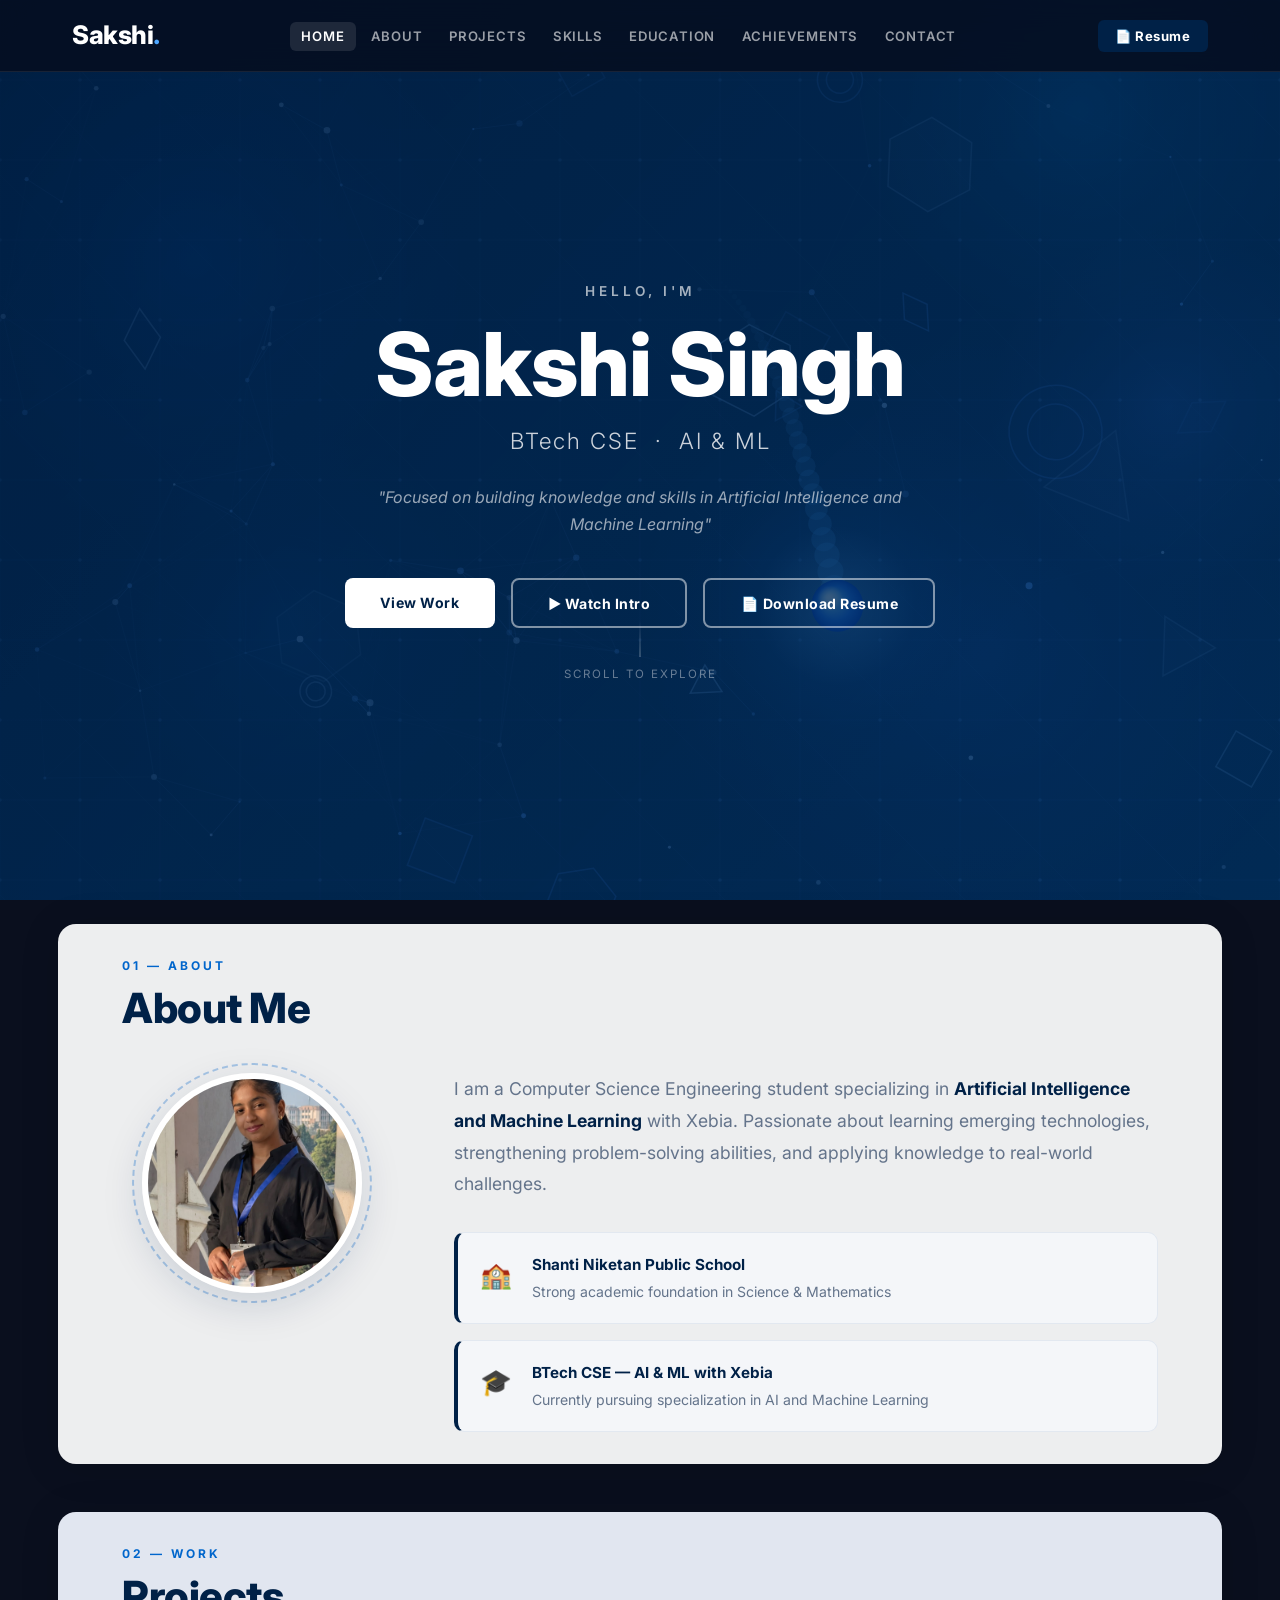
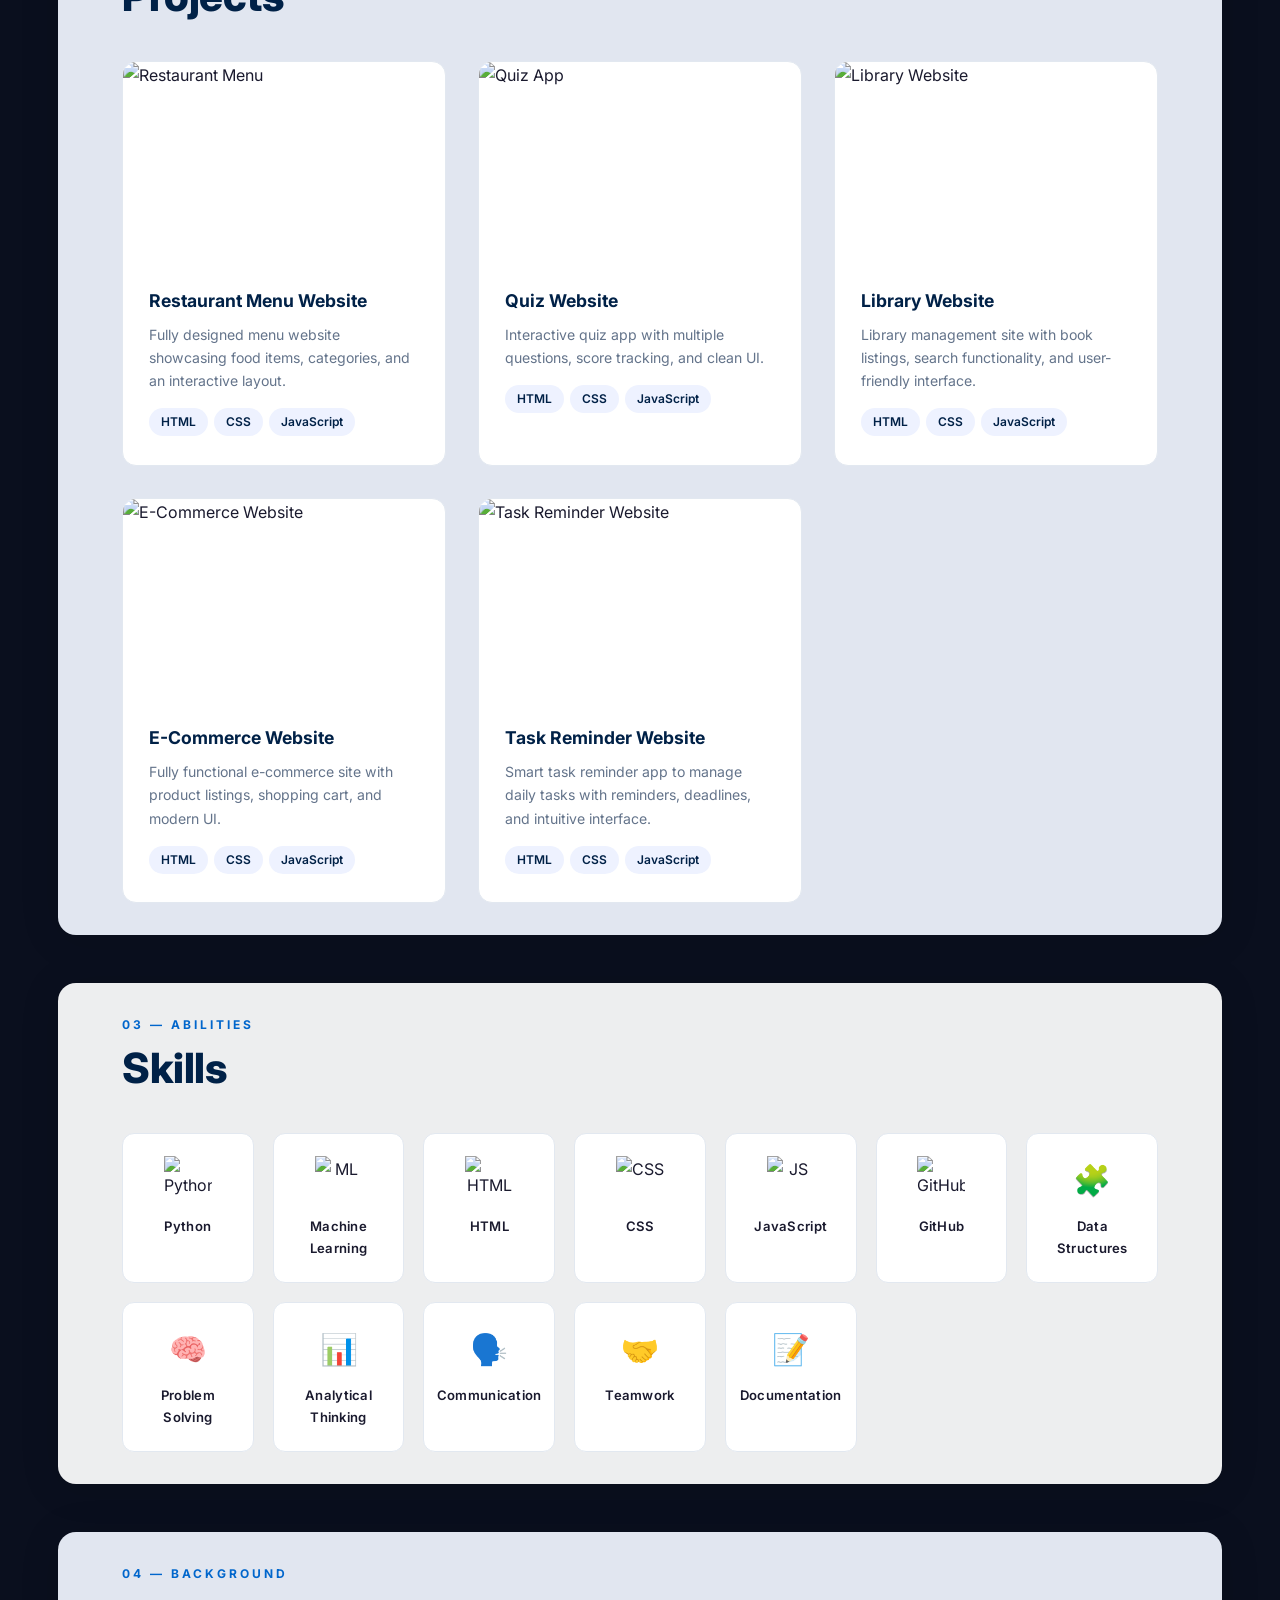
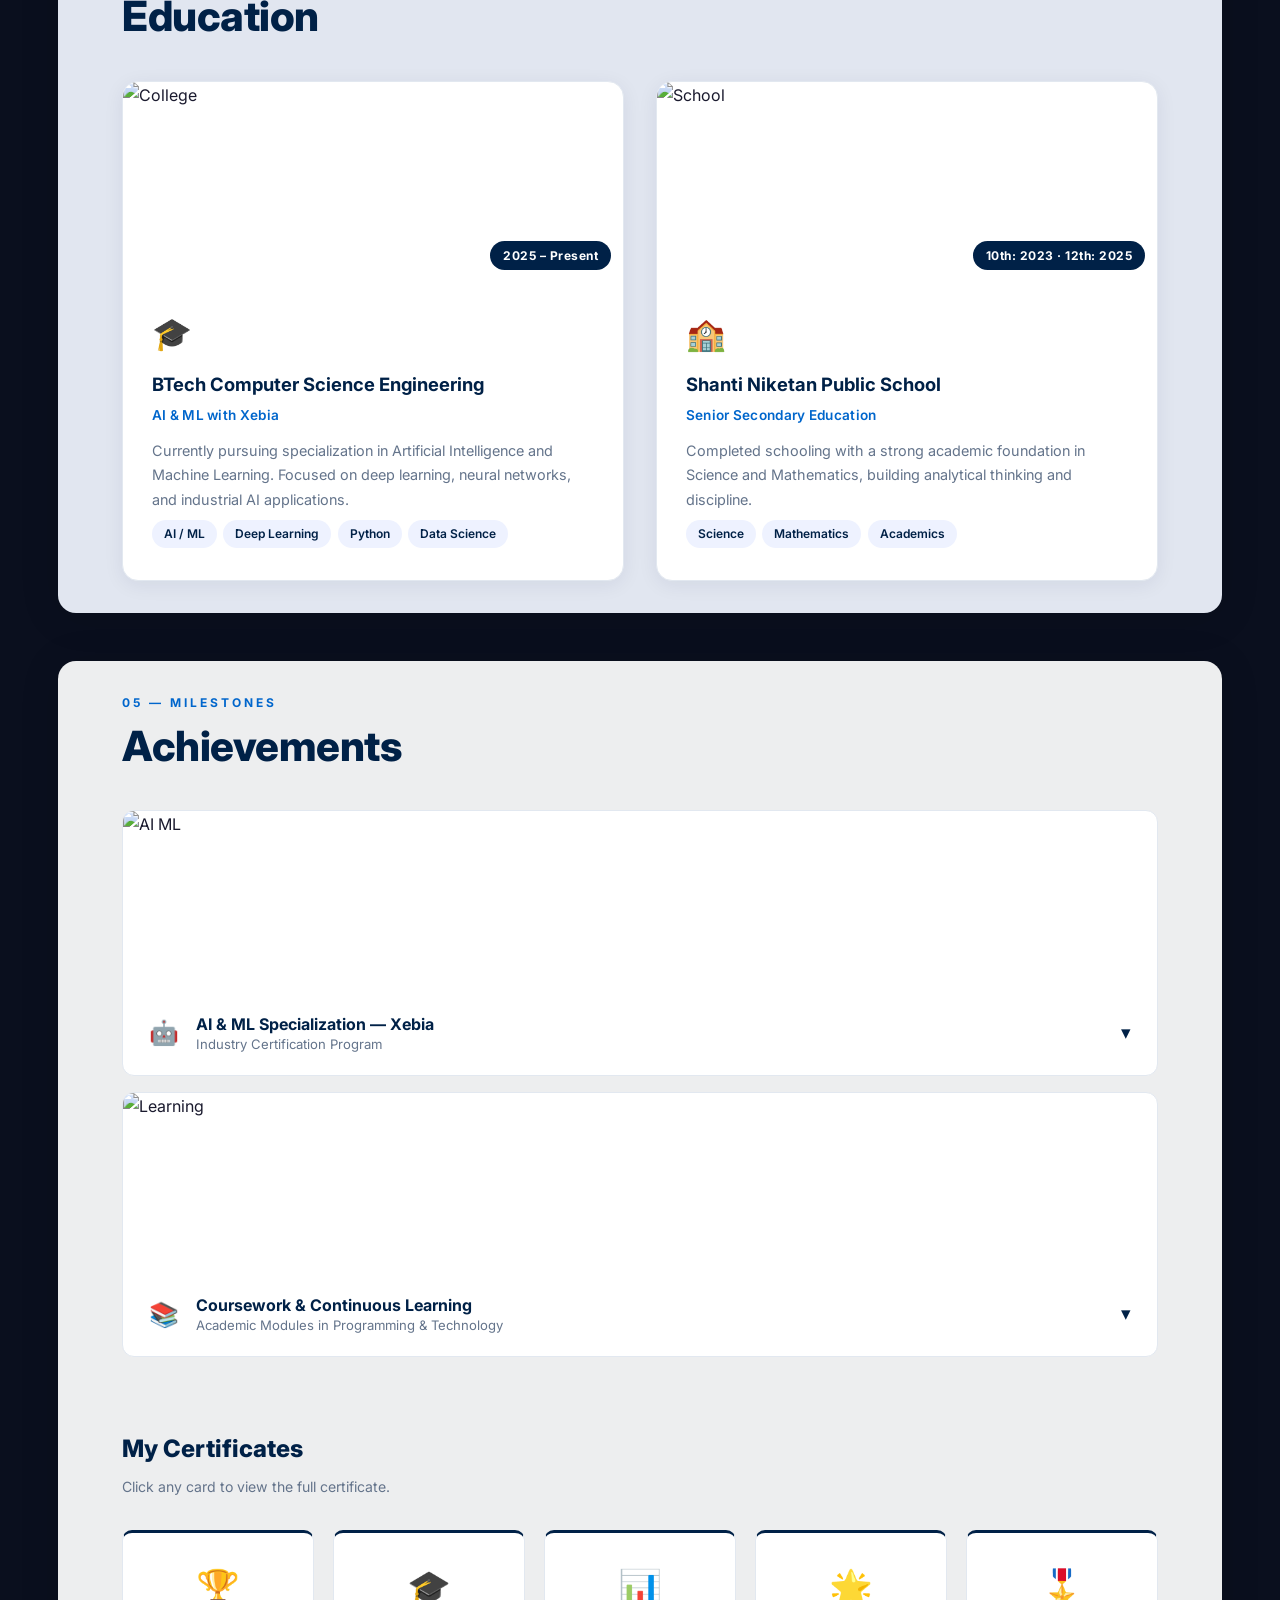
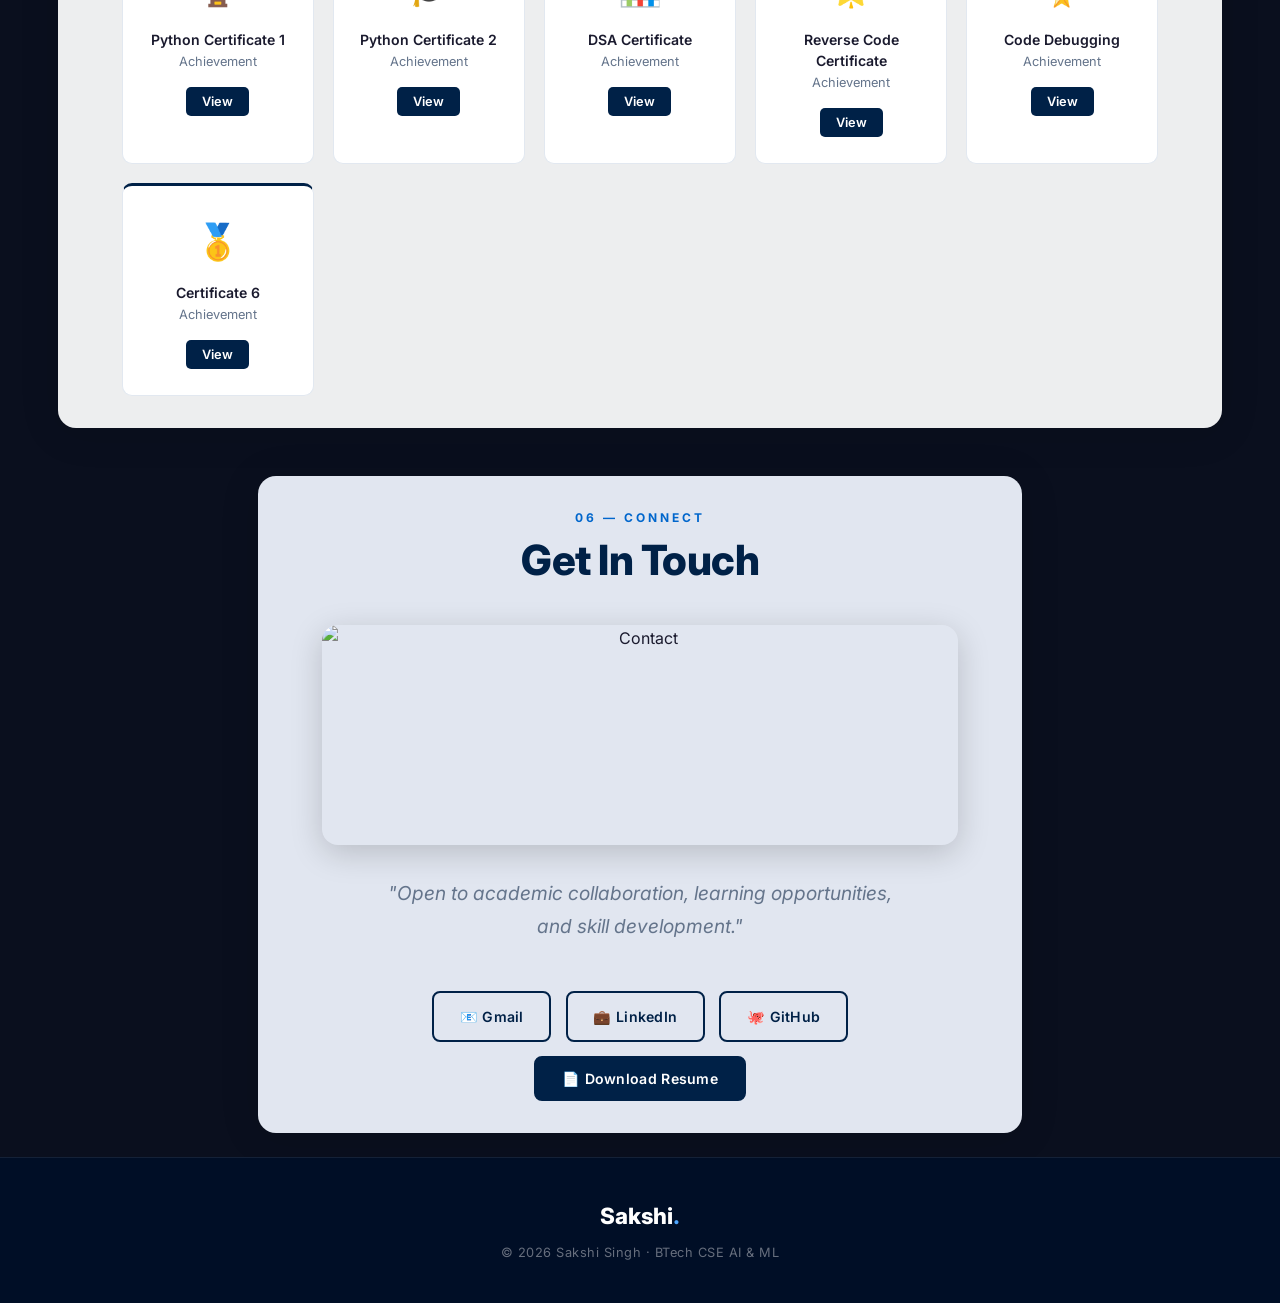
==== commit 094ad8f9: "updated portfolio design" ====
--- a/index.html
+++ b/index.html
@@ -1,24 +1,35 @@
-<!DOCTYPE html>
+﻿<!DOCTYPE html>
 <html lang="en">
 <head>
     <meta charset="UTF-8">
     <meta name="viewport" content="width=device-width, initial-scale=1.0">
     <title>Sakshi | Portfolio</title>
     <meta name="description" content="Professional portfolio of Sakshi, a BTech CSE student specializing in AI & ML.">
-    <!-- Google Fonts: Inter -->
     <link rel="preconnect" href="https://fonts.googleapis.com">
     <link rel="preconnect" href="https://fonts.gstatic.com" crossorigin>
-    <link href="https://fonts.googleapis.com/css2?family=Inter:wght@300;400;500;600;700&display=swap" rel="stylesheet">
+    <link href="https://fonts.googleapis.com/css2?family=Inter:wght@300;400;500;600;700;800&display=swap" rel="stylesheet">
     <link rel="stylesheet" href="style.css">
 </head>
 <body>
-    <!-- Animated Background Canvas -->
+
+    <!-- ── CSS Floating Orbs (always visible) ── -->
+    <div class="bg-orbs">
+        <div class="bg-orb bg-orb-1"></div>
+        <div class="bg-orb bg-orb-2"></div>
+        <div class="bg-orb bg-orb-3"></div>
+        <div class="bg-orb bg-orb-4"></div>
+        <div class="bg-orb bg-orb-5"></div>
+    </div>
+
+    <!-- ── Particle Canvas ── -->
     <canvas id="bg-canvas"></canvas>
+
+    <!-- ── Navbar ── -->
     <nav id="navbar">
-        <div class="container container-nav">
-            <div class="logo">Sakshi</div>
-            <ul class="nav-links">
-                <li><a href="#home" class="active">Home</a></li>
+        <div class="nav-inner">
+            <div class="logo">Sakshi<span class="logo-dot">.</span></div>
+            <ul class="nav-links" id="nav-links">
+                <li><a href="#home">Home</a></li>
                 <li><a href="#about">About</a></li>
                 <li><a href="#projects">Projects</a></li>
                 <li><a href="#skills">Skills</a></li>
@@ -26,340 +37,326 @@
                 <li><a href="#achievements">Achievements</a></li>
                 <li><a href="#contact">Contact</a></li>
             </ul>
-            <div class="mobile-menu-btn" id="mobile-menu-btn">
+            <div class="nav-right">
+                <button class="btn-resume-nav" id="download-resume-btn">📄 Resume</button>
+                <button class="mobile-menu-btn" id="mobile-menu-btn" aria-label="Toggle menu">
+                    <span></span><span></span><span></span>
+                </button>
+            </div>
+        </div>
+    </nav>
+
+    <!-- ── Hero ── -->
+    <section id="home" class="hero">
+        <div class="hero-overlay"></div>
+        <div class="hero-body">
+            <p class="hero-eyebrow reveal">Hello, I'm</p>
+            <h1 class="hero-name reveal">Sakshi Singh</h1>
+            <h2 class="hero-role reveal">BTech CSE &nbsp;·&nbsp; AI &amp; ML</h2>
+            <p class="hero-quote reveal">"Focused on building knowledge and skills in Artificial Intelligence and Machine Learning"</p>
+            <div class="hero-btns reveal">
+                <a href="#projects" class="btn btn-white">View Work</a>
+                <button class="btn btn-ghost btn-ghost-pulse" id="watch-intro-btn">▶ Watch Intro</button>
+                <button class="btn btn-ghost" id="download-resume-btn-hero">📄 Download Resume</button>
+            </div>
+            <div class="hero-scroll-hint">
                 <span></span>
-                <span></span>
-                <span></span>
-            </div>
-        </div>
-    </nav>
-
-    <header id="home" class="active">
-        <div class="hero-overlay"></div>
-        <div class="container hero-content">
-            <div class="hero-text">
-                <h1>Sakshi</h1>
-                <h2>BTech CSE (AI & ML) Student</h2>
-                <p>“Focused on building knowledge and skills in Artificial Intelligence and Machine Learning”</p>
-                <a href="#about" class="btn btn-primary" id="learn-more-btn">Learn More</a>
-            </div>
-        </div>
-    </header>
-
-    <main>
-        <section id="about" class="section">
-            <div class="container">
-                <div class="section-header">
-                    <h2>About Me</h2>
-                    <div class="underline"></div>
-                </div>
-                <div class="about-grid">
-                    <div class="about-image">
-                        <img src="profile.jpg" alt="Sakshi Portfolio Picture">
-                    </div>
-                    <div class="about-text">
-                        <p>I am a Computer Science Engineering student specializing in Artificial Intelligence and Machine Learning with Xebia. I am passionate about learning emerging technologies, strengthening my problem-solving abilities, and applying my knowledge to real-world challenges.</p>
-                    </div>
-                </div>
-                <div class="about-details">
-                    <div class="about-detail-card">
-                        <img src="https://images.unsplash.com/photo-1580582932707-520aed937b7b?w=400&q=80" alt="School" class="detail-card-img">
-                        <h3>🎓 Schooling</h3>
-                        <p><strong>Shanti Niketan Public School</strong></p>
-                        <p>Completed schooling with a strong academic foundation.</p>
-                    </div>
-                    <div class="about-detail-card">
-                        <img src="https://tse4.mm.bing.net/th/id/OIP._6wLV4rXitK1_xlkCLi6-QHaDS?w=773&h=343&rs=1&pid=ImgDetMain&o=7&rm=3" alt="College" class="detail-card-img">
-                        <h3>🎓 Higher Education</h3>
-                        <p><strong>BTech CSE — AI & ML with Xebia</strong></p>
-                        <p>Currently pursuing specialization in Artificial Intelligence and Machine Learning.</p>
-                    </div>
-                </div>
-            </div>
-        </section>
-
-        <section id="projects" class="section bg-light">
-            <div class="container">
-                <div class="section-header">
-                    <h2>Projects</h2>
-                    <div class="underline"></div>
-                </div>
-                <div class="project-grid">
-                    <div class="project-card">
-                        <div class="project-img">
-                            <img src="https://images.unsplash.com/photo-1414235077428-338989a2e8c0?w=600&q=80" alt="Restaurant Menu">
-                        </div>
-                        <div class="project-info">
-                            <h3>Restaurant Menu Website</h3>
-                            <p>A fully designed restaurant menu website showcasing food items, categories, and an interactive layout built during AI tool classes.</p>
-                            <div class="tags">
-                                <span class="tag">HTML</span>
-                                <span class="tag">CSS</span>
-                                <span class="tag">JavaScript</span>
+                <p>Scroll to explore</p>
+            </div>
+        </div>
+    </section>
+
+    <!-- ── About ── -->
+    <section id="about" class="section">
+        <div class="container">
+            <div class="section-label reveal">01 — About</div>
+            <h2 class="section-title reveal">About Me</h2>
+            <div class="about-grid">
+                <div class="about-photo reveal">
+                    <img src="profile.jpg" alt="Sakshi Singh">
+                    <div class="photo-ring"></div>
+                </div>
+                <div class="about-body">
+                    <p class="about-intro reveal">I am a Computer Science Engineering student specializing in <strong>Artificial Intelligence and Machine Learning</strong> with Xebia. Passionate about learning emerging technologies, strengthening problem-solving abilities, and applying knowledge to real-world challenges.</p>
+                    <div class="about-cards reveal">
+                        <div class="about-mini-card">
+                            <span class="mini-icon">🏫</span>
+                            <div>
+                                <strong>Shanti Niketan Public School</strong>
+                                <p>Strong academic foundation in Science &amp; Mathematics</p>
                             </div>
-                            <div class="project-btns">
-                                <a href="https://restuarent-menu-20.vercel.app/" class="btn btn-primary" target="_blank">🌐 View Project</a>
-                                <a href="https://github.com/singhsakshi17478-glitch/RESTUARENT-MENU-20" class="btn btn-outline" target="_blank">🐙 GitHub</a>
+                        </div>
+                        <div class="about-mini-card">
+                            <span class="mini-icon">🎓</span>
+                            <div>
+                                <strong>BTech CSE — AI &amp; ML with Xebia</strong>
+                                <p>Currently pursuing specialization in AI and Machine Learning</p>
                             </div>
                         </div>
                     </div>
-                    <div class="project-card">
-                        <div class="project-img">
-                            <img src="https://images.unsplash.com/photo-1606326608606-aa0b62935f2b?w=600&q=80" alt="Quiz App">
-                        </div>
-                        <div class="project-info">
-                            <h3>Quiz Website</h3>
-                            <p>An interactive quiz web application with multiple questions, score tracking, and a clean user interface built during AI tool classes.</p>
-                            <div class="tags">
-                                <span class="tag">HTML</span>
-                                <span class="tag">CSS</span>
-                                <span class="tag">JavaScript</span>
+                </div>
+            </div>
+        </div>
+    </section>
+
+    <!-- ── Projects ── -->
+    <section id="projects" class="section section-alt">
+        <div class="container">
+            <div class="section-label reveal">02 — Work</div>
+            <h2 class="section-title reveal">Projects</h2>
+            <div class="project-grid">
+
+                <div class="project-card reveal">
+                    <div class="project-img">
+                        <img src="https://images.unsplash.com/photo-1414235077428-338989a2e8c0?w=600&q=80" alt="Restaurant Menu">
+                        <div class="project-overlay">
+                            <a href="https://restuarent-menu-20.vercel.app/" class="project-link-btn" target="_blank">🌐 Live</a>
+                            <a href="https://github.com/singhsakshi17478-glitch/RESTUARENT-MENU-20" class="project-link-btn" target="_blank">🐙 Code</a>
+                        </div>
+                    </div>
+                    <div class="project-body">
+                        <h3>Restaurant Menu Website</h3>
+                        <p>Fully designed menu website showcasing food items, categories, and an interactive layout.</p>
+                        <div class="tags"><span class="tag">HTML</span><span class="tag">CSS</span><span class="tag">JavaScript</span></div>
+                    </div>
+                </div>
+
+                <div class="project-card reveal">
+                    <div class="project-img">
+                        <img src="https://images.unsplash.com/photo-1606326608606-aa0b62935f2b?w=600&q=80" alt="Quiz App">
+                        <div class="project-overlay">
+                            <a href="https://quiz-seven-blush.vercel.app/" class="project-link-btn" target="_blank">🌐 Live</a>
+                            <a href="https://github.com/singhsakshi17478-glitch/QUIZ" class="project-link-btn" target="_blank">🐙 Code</a>
+                        </div>
+                    </div>
+                    <div class="project-body">
+                        <h3>Quiz Website</h3>
+                        <p>Interactive quiz app with multiple questions, score tracking, and clean UI.</p>
+                        <div class="tags"><span class="tag">HTML</span><span class="tag">CSS</span><span class="tag">JavaScript</span></div>
+                    </div>
+                </div>
+
+                <div class="project-card reveal">
+                    <div class="project-img">
+                        <img src="https://images.unsplash.com/photo-1481627834876-b7833e8f5570?w=600&q=80" alt="Library Website">
+                        <div class="project-overlay">
+                            <a href="https://lms-2-b.vercel.app/" class="project-link-btn" target="_blank">🌐 Live</a>
+                            <a href="https://github.com/singhsakshi17478-glitch/LMS-2B" class="project-link-btn" target="_blank">🐙 Code</a>
+                        </div>
+                    </div>
+                    <div class="project-body">
+                        <h3>Library Website</h3>
+                        <p>Library management site with book listings, search functionality, and user-friendly interface.</p>
+                        <div class="tags"><span class="tag">HTML</span><span class="tag">CSS</span><span class="tag">JavaScript</span></div>
+                    </div>
+                </div>
+
+                <div class="project-card reveal">
+                    <div class="project-img">
+                        <img src="https://images.unsplash.com/photo-1556742049-0cfed4f6a45d?w=600&q=80" alt="E-Commerce Website">
+                        <div class="project-overlay">
+                            <a href="https://ecommerce-website-tau-rosy.vercel.app" class="project-link-btn" target="_blank">🌐 Live</a>
+                            <a href="https://github.com/singhsakshi17478-glitch/ecommerce-website" class="project-link-btn" target="_blank">🐙 Code</a>
+                        </div>
+                    </div>
+                    <div class="project-body">
+                        <h3>E-Commerce Website</h3>
+                        <p>Fully functional e-commerce site with product listings, shopping cart, and modern UI.</p>
+                        <div class="tags"><span class="tag">HTML</span><span class="tag">CSS</span><span class="tag">JavaScript</span></div>
+                    </div>
+                </div>
+
+                <div class="project-card reveal">
+                    <div class="project-img">
+                        <img src="https://images.unsplash.com/photo-1484480974693-6ca0a78fb36b?w=600&q=80" alt="Task Reminder Website">
+                        <div class="project-overlay">
+                            <a href="https://task-reminder-website.vercel.app/" class="project-link-btn" target="_blank">🌐 Live</a>
+                            <a href="https://github.com/singhsakshi17478-glitch/task-reminder-website" class="project-link-btn" target="_blank">🐙 Code</a>
+                        </div>
+                    </div>
+                    <div class="project-body">
+                        <h3>Task Reminder Website</h3>
+                        <p>Smart task reminder app to manage daily tasks with reminders, deadlines, and intuitive interface.</p>
+                        <div class="tags"><span class="tag">HTML</span><span class="tag">CSS</span><span class="tag">JavaScript</span></div>
+                    </div>
+                </div>
+
+            </div>
+        </div>
+    </section>
+
+    <!-- ── Skills ── -->
+    <section id="skills" class="section">
+        <div class="container">
+            <div class="section-label reveal">03 — Abilities</div>
+            <h2 class="section-title reveal">Skills</h2>
+            <div class="skills-grid">
+                <div class="skill-item reveal"><div class="skill-img"><img src="https://cdn.jsdelivr.net/gh/devicons/devicon/icons/python/python-original.svg" alt="Python"></div><span class="skill-name">Python</span></div>
+                <div class="skill-item reveal"><div class="skill-img"><img src="https://cdn.jsdelivr.net/gh/devicons/devicon/icons/tensorflow/tensorflow-original.svg" alt="ML"></div><span class="skill-name">Machine Learning</span></div>
+                <div class="skill-item reveal"><div class="skill-img"><img src="https://cdn.jsdelivr.net/gh/devicons/devicon/icons/html5/html5-original.svg" alt="HTML"></div><span class="skill-name">HTML</span></div>
+                <div class="skill-item reveal"><div class="skill-img"><img src="https://cdn.jsdelivr.net/gh/devicons/devicon/icons/css3/css3-original.svg" alt="CSS"></div><span class="skill-name">CSS</span></div>
+                <div class="skill-item reveal"><div class="skill-img"><img src="https://cdn.jsdelivr.net/gh/devicons/devicon/icons/javascript/javascript-original.svg" alt="JS"></div><span class="skill-name">JavaScript</span></div>
+                <div class="skill-item reveal"><div class="skill-img"><img src="https://cdn.jsdelivr.net/gh/devicons/devicon/icons/github/github-original.svg" alt="GitHub"></div><span class="skill-name">GitHub</span></div>
+                <div class="skill-item reveal"><div class="skill-img skill-emoji">🧩</div><span class="skill-name">Data Structures</span></div>
+                <div class="skill-item reveal"><div class="skill-img skill-emoji">🧠</div><span class="skill-name">Problem Solving</span></div>
+                <div class="skill-item reveal"><div class="skill-img skill-emoji">📊</div><span class="skill-name">Analytical Thinking</span></div>
+                <div class="skill-item reveal"><div class="skill-img skill-emoji">🗣️</div><span class="skill-name">Communication</span></div>
+                <div class="skill-item reveal"><div class="skill-img skill-emoji">🤝</div><span class="skill-name">Teamwork</span></div>
+                <div class="skill-item reveal"><div class="skill-img skill-emoji">📝</div><span class="skill-name">Documentation</span></div>
+            </div>
+        </div>
+    </section>
+
+    <!-- ── Education ── -->
+    <section id="education" class="section section-alt">
+        <div class="container">
+            <div class="section-label reveal">04 — Background</div>
+            <h2 class="section-title reveal">Education</h2>
+            <div class="edu-cards">
+
+                <div class="edu-flip-card reveal">
+                    <div class="edu-flip-img">
+                        <img src="https://tse4.mm.bing.net/th/id/OIP._6wLV4rXitK1_xlkCLi6-QHaDS?w=773&h=343&rs=1&pid=ImgDetMain&o=7&rm=3" alt="College">
+                        <div class="edu-flip-badge">2025 – Present</div>
+                    </div>
+                    <div class="edu-flip-body">
+                        <div class="edu-flip-icon">🎓</div>
+                        <h3>BTech Computer Science Engineering</h3>
+                        <p class="edu-flip-sub">AI &amp; ML with Xebia</p>
+                        <p class="edu-flip-desc">Currently pursuing specialization in Artificial Intelligence and Machine Learning. Focused on deep learning, neural networks, and industrial AI applications.</p>
+                        <div class="acc-tags">
+                            <span class="tag">AI / ML</span>
+                            <span class="tag">Deep Learning</span>
+                            <span class="tag">Python</span>
+                            <span class="tag">Data Science</span>
+                        </div>
+                    </div>
+                </div>
+
+                <div class="edu-flip-card reveal">
+                    <div class="edu-flip-img">
+                        <img src="https://images.unsplash.com/photo-1580582932707-520aed937b7b?w=600&q=80" alt="School">
+                        <div class="edu-flip-badge">10th: 2023 · 12th: 2025</div>
+                    </div>
+                    <div class="edu-flip-body">
+                        <div class="edu-flip-icon">🏫</div>
+                        <h3>Shanti Niketan Public School</h3>
+                        <p class="edu-flip-sub">Senior Secondary Education</p>
+                        <p class="edu-flip-desc">Completed schooling with a strong academic foundation in Science and Mathematics, building analytical thinking and discipline.</p>
+                        <div class="acc-tags">
+                            <span class="tag">Science</span>
+                            <span class="tag">Mathematics</span>
+                            <span class="tag">Academics</span>
+                        </div>
+                    </div>
+                </div>
+
+            </div>
+        </div>
+    </section>
+
+    <!-- ── Achievements ── -->
+    <section id="achievements" class="section">
+        <div class="container">
+            <div class="section-label reveal">05 — Milestones</div>
+            <h2 class="section-title reveal">Achievements</h2>
+
+            <div class="accordion-list">
+
+                <div class="accordion-item reveal">
+                    <img src="https://images.unsplash.com/photo-1677442135703-1787eea5ce01?w=800&q=80" alt="AI ML" class="acc-header-img">
+                    <button class="accordion-trigger" aria-expanded="false">
+                        <div class="acc-left">
+                            <span class="acc-icon">🤖</span>
+                            <div class="acc-title-wrap">
+                                <strong>AI &amp; ML Specialization — Xebia</strong>
+                                <span>Industry Certification Program</span>
                             </div>
-                            <div class="project-btns">
-                                <a href="https://quiz-seven-blush.vercel.app/" class="btn btn-primary" target="_blank">🌐 View Project</a>
-                                <a href="https://github.com/singhsakshi17478-glitch/QUIZ" class="btn btn-outline" target="_blank">🐙 GitHub</a>
+                        </div>
+                        <span class="acc-arrow">▾</span>
+                    </button>
+                    <div class="accordion-body">
+                        <p>Intensive specialization program focusing on deep learning, neural networks, and industrial ML practices. Gained hands-on experience with real-world datasets and model building under industry mentorship.</p>
+                    </div>
+                </div>
+
+                <div class="accordion-item reveal">
+                    <img src="https://images.unsplash.com/photo-1516321318423-f06f85e504b3?w=800&q=80" alt="Learning" class="acc-header-img">
+                    <button class="accordion-trigger" aria-expanded="false">
+                        <div class="acc-left">
+                            <span class="acc-icon">📚</span>
+                            <div class="acc-title-wrap">
+                                <strong>Coursework &amp; Continuous Learning</strong>
+                                <span>Academic Modules in Programming &amp; Technology</span>
                             </div>
                         </div>
-                    </div>
-                    <div class="project-card">
-                        <div class="project-img">
-                            <img src="https://images.unsplash.com/photo-1481627834876-b7833e8f5570?w=600&q=80" alt="Library Website">
-                        </div>
-                        <div class="project-info">
-                            <h3>Library Website</h3>
-                            <p>A library management website featuring book listings, search functionality, and a user-friendly interface built during AI tool classes.</p>
-                            <div class="tags">
-                                <span class="tag">HTML</span>
-                                <span class="tag">CSS</span>
-                                <span class="tag">JavaScript</span>
-                            </div>
-                            <div class="project-btns">
-                                <a href="https://lms-2-b.vercel.app/" class="btn btn-primary" target="_blank">🌐 View Project</a>
-                                <a href="https://github.com/singhsakshi17478-glitch/LMS-2B" class="btn btn-outline" target="_blank">🐙 GitHub</a>
-                            </div>
-                        </div>
-                    </div>
-                    <div class="project-card">
-                        <div class="project-img">
-                            <img src="https://images.unsplash.com/photo-1556742049-0cfed4f6a45d?w=600&q=80" alt="E-Commerce Website">
-                        </div>
-                        <div class="project-info">
-                            <h3>E-Commerce Website</h3>
-                            <p>A fully functional e-commerce website with product listings, shopping cart, and a clean modern interface built during AI tool classes.</p>
-                            <div class="tags">
-                                <span class="tag">HTML</span>
-                                <span class="tag">CSS</span>
-                                <span class="tag">JavaScript</span>
-                            </div>
-                            <div class="project-btns">
-                                <a href="https://ecommerce-website-tau-rosy.vercel.app" class="btn btn-primary" target="_blank">🌐 View Project</a>
-                                <a href="https://github.com/singhsakshi17478-glitch/ecommerce-website" class="btn btn-outline" target="_blank">🐙 GitHub</a>
-                            </div>
-                        </div>
-                    </div>
-                </div>
-            </div>
-        </section>
-
-        <section id="skills" class="section">
-            <div class="container">
-                <div class="section-header">
-                    <h2>Skills</h2>
-                    <div class="underline"></div>
-                </div>
-                <div class="skills-grid">
-                    <div class="skill-item">
-                        <div class="skill-img">
-                            <img src="https://cdn.jsdelivr.net/gh/devicons/devicon/icons/python/python-original.svg" alt="Python">
-                        </div>
-                        <span class="skill-name">Python</span>
-                    </div>
-                    <div class="skill-item">
-                        <div class="skill-img">
-                            <img src="https://cdn.jsdelivr.net/gh/devicons/devicon/icons/tensorflow/tensorflow-original.svg" alt="Machine Learning">
-                        </div>
-                        <span class="skill-name">Machine Learning (Basics)</span>
-                    </div>
-                    <div class="skill-item">
-                        <div class="skill-img">
-                            <img src="https://cdn.jsdelivr.net/gh/devicons/devicon/icons/html5/html5-original.svg" alt="HTML">
-                        </div>
-                        <span class="skill-name">HTML</span>
-                    </div>
-                    <div class="skill-item">
-                        <div class="skill-img">
-                            <img src="https://cdn.jsdelivr.net/gh/devicons/devicon/icons/css3/css3-original.svg" alt="CSS">
-                        </div>
-                        <span class="skill-name">CSS</span>
-                    </div>
-                    <div class="skill-item">
-                        <div class="skill-img">
-                            <img src="https://cdn.jsdelivr.net/gh/devicons/devicon/icons/javascript/javascript-original.svg" alt="JavaScript">
-                        </div>
-                        <span class="skill-name">JavaScript</span>
-                    </div>
-                    <div class="skill-item">
-                        <div class="skill-img">
-                            <img src="https://cdn.jsdelivr.net/gh/devicons/devicon/icons/github/github-original.svg" alt="GitHub">
-                        </div>
-                        <span class="skill-name">GitHub</span>
-                    </div>
-                    <div class="skill-item">
-                        <div class="skill-img">🧩</div>
-                        <span class="skill-name">Data Structures (Fundamentals)</span>
-                    </div>
-                    <div class="skill-item">
-                        <div class="skill-img">🧠</div>
-                        <span class="skill-name">Problem Solving</span>
-                    </div>
-                    <div class="skill-item">
-                        <div class="skill-img">📊</div>
-                        <span class="skill-name">Analytical Thinking</span>
-                    </div>
-                    <div class="skill-item">
-                        <div class="skill-img">🗣️</div>
-                        <span class="skill-name">Communication</span>
-                    </div>
-                    <div class="skill-item">
-                        <div class="skill-img">🤝</div>
-                        <span class="skill-name">Teamwork</span>
-                    </div>
-                    <div class="skill-item">
-                        <div class="skill-img">📝</div>
-                        <span class="skill-name">Documentation & Visualization</span>
-                    </div>
-                </div>
-            </div>
-        </section>
-
-        <section id="education" class="section bg-light">
-            <div class="container">
-                <div class="section-header">
-                    <h2>Education</h2>
-                    <div class="underline"></div>
-                </div>
-                <div class="edu-grid">
-                    <div class="edu-card">
-                        <img src="https://images.unsplash.com/photo-1580582932707-520aed937b7b?w=600&q=80" alt="School" class="edu-card-img">
-                        <div class="edu-icon">🏫</div>
-                        <h3>Shanti Niketan Public School</h3>
-                        <p class="edu-subtitle">Schooling</p>
-                        <p class="edu-desc">Completed schooling with a strong academic foundation in science and mathematics.</p>
-                    </div>
-                    <div class="edu-card">
-                        <img src="https://tse4.mm.bing.net/th/id/OIP._6wLV4rXitK1_xlkCLi6-QHaDS?w=773&h=343&rs=1&pid=ImgDetMain&o=7&rm=3" alt="College" class="edu-card-img">
-                        <div class="edu-icon">🎓</div>
-                        <h3>BTech Computer Science Engineering</h3>
-                        <p class="edu-subtitle">Specialization: AI & ML with Xebia</p>
-                        <p class="edu-desc">Academic focus on advanced computing paradigms and industrial AI applications.</p>
-                    </div>
-                </div>
-            </div>
-        </section>
-
-        <section id="achievements" class="section">
-            <div class="container">
-                <div class="section-header">
-                    <h2>Achievements / Learning</h2>
-                    <div class="underline"></div>
-                </div>
-                <div class="achieve-list">
-                    <div class="achieve-item">
-                        <img src="https://images.unsplash.com/photo-1677442135703-1787eea5ce01?w=800&q=80" alt="AI ML" class="achieve-img">
-                        <h3>AI & ML Specialization with Xebia</h3>
-                        <p>Intensive specialization program focusing on deep learning, neural networks, and industrial ML practices.</p>
-                    </div>
-                    <div class="achieve-item">
-                        <img src="https://images.unsplash.com/photo-1516321318423-f06f85e504b3?w=800&q=80" alt="Learning" class="achieve-img">
-                        <h3>Coursework & Continuous Learning</h3>
-                        <p>Engaged in ongoing professional development through various academic modules in programming and technology.</p>
-                    </div>
-                </div>
-
-                <!-- Certificates Section -->
-                <div class="cert-section">
-                    <h3 class="cert-heading">My Certificates</h3>
-                    <p class="cert-subtext">Click on any certificate to view it in full.</p>
-                    <div class="cert-grid">
-                        <div class="cert-card" data-index="0">
-                            <div class="cert-icon">🏆</div>
-                            <p>Python Certificate 1<br><span>Achievement</span></p>
-                            <button class="btn-view-cert">View Certificate</button>
-                        </div>
-                        <div class="cert-card" data-index="1">
-                            <div class="cert-icon">🎓</div>
-                            <p>Python Certificate 2<br><span>Achievement</span></p>
-                            <button class="btn-view-cert">View Certificate</button>
-                        </div>
-                        <div class="cert-card" data-index="2">
-                            <div class="cert-icon">📊</div>
-                            <p>DSA Certificate<br><span>Achievement</span></p>
-                            <button class="btn-view-cert">View Certificate</button>
-                        </div>
-                        <div class="cert-card" data-index="3">
-                            <div class="cert-icon">🌟</div>
-                            <p>Reverse Code Certificate<br><span>Achievement</span></p>
-                            <button class="btn-view-cert">View Certificate</button>
-                        </div>
-                        <div class="cert-card" data-index="4">
-                            <div class="cert-icon">🎖</div>
-                            <p>Code Debugging<br><span>Achievement</span></p>
-                            <button class="btn-view-cert">View Certificate</button>
-                        </div>
-                    </div>
-                </div>
-            </div>
-        </section>
-
-        <!-- Certificate Lightbox Modal -->
-        <div id="cert-modal" class="cert-modal" role="dialog" aria-modal="true" aria-label="Certificate Viewer">
-            <div class="cert-modal-overlay" id="cert-modal-overlay"></div>
-            <div class="cert-modal-box">
-                <button class="cert-close" id="cert-close" title="Close">&#10005;</button>
-                <div class="cert-modal-img-wrap">
-                    <img id="cert-modal-img" src="" alt="Certificate" />
-                    <p id="cert-modal-placeholder" class="cert-placeholder-text">
-                        📄 Certificate image will appear here.<br>
-                        <small>Add your certificate images named <strong>cert1.jpg</strong>, <strong>cert2.jpg</strong>, <strong>cert3.jpg</strong> to this folder.</small>
-                    </p>
-                </div>
-                <div class="cert-modal-footer">
-                    <button class="cert-nav-btn" id="cert-prev">&#8592; Previous</button>
-                    <span class="cert-counter" id="cert-counter">1 / 3</span>
-                    <button class="cert-nav-btn" id="cert-next">Next &#8594;</button>
-                </div>
-            </div>
-        </div>
-
-        <section id="contact" class="section bg-light">
-            <div class="container contact-container">
-                <div class="section-header">
-                    <h2>Contact</h2>
-                    <div class="underline"></div>
-                </div>
-                <div class="contact-content">
-                    <p class="contact-msg">“I am open to academic collaboration, learning opportunities, and skill development.”</p>
-                    <div class="contact-form">
-                        <img src="https://images.unsplash.com/photo-1516321497487-e288fb19713f?w=900&q=80" alt="Contact" class="contact-banner">
-                        <p>Feel free to reach out for collaboration.</p>
-                        <div class="contact-links">
-                            <a href="mailto:singhsakshi17478@gmail.com" class="btn btn-outline">📧 Gmail</a>
-                            <a href="https://www.linkedin.com/in/sakshi-singh-15a174375" class="btn btn-outline" target="_blank">💼 LinkedIn</a>
-                            <a href="https://github.com/singhsakshi17478-glitch" class="btn btn-outline" target="_blank">🐙 GitHub</a>
-                        </div>
-                    </div>
-                </div>
-            </div>
-        </section>
-    </main>
-
+                        <span class="acc-arrow">▾</span>
+                    </button>
+                    <div class="accordion-body">
+                        <p>Engaged in ongoing professional development through various academic modules in programming and technology. Consistently pursuing new skills to stay aligned with industry trends and emerging tools.</p>
+                    </div>
+                </div>
+
+            </div>
+
+            <!-- Certificates -->
+            <div class="cert-section">
+                <h3 class="cert-heading reveal">My Certificates</h3>
+                <p class="cert-subtext reveal">Click any card to view the full certificate.</p>
+                <div class="cert-grid">
+                    <div class="cert-card reveal" data-index="0"><div class="cert-icon">🏆</div><p>Python Certificate 1<br><span>Achievement</span></p><button class="btn-view-cert">View</button></div>
+                    <div class="cert-card reveal" data-index="1"><div class="cert-icon">🎓</div><p>Python Certificate 2<br><span>Achievement</span></p><button class="btn-view-cert">View</button></div>
+                    <div class="cert-card reveal" data-index="2"><div class="cert-icon">📊</div><p>DSA Certificate<br><span>Achievement</span></p><button class="btn-view-cert">View</button></div>
+                    <div class="cert-card reveal" data-index="3"><div class="cert-icon">🌟</div><p>Reverse Code Certificate<br><span>Achievement</span></p><button class="btn-view-cert">View</button></div>
+                    <div class="cert-card reveal" data-index="4"><div class="cert-icon">🎖️</div><p>Code Debugging<br><span>Achievement</span></p><button class="btn-view-cert">View</button></div>
+                    <div class="cert-card reveal" data-index="5"><div class="cert-icon">🥇</div><p>Certificate 6<br><span>Achievement</span></p><button class="btn-view-cert">View</button></div>
+                </div>
+            </div>
+        </div>
+    </section>
+
+    <!-- ── Contact ── -->
+    <section id="contact" class="section section-alt">
+        <div class="container contact-inner">
+            <div class="section-label reveal">06 — Connect</div>
+            <h2 class="section-title reveal">Get In Touch</h2>
+            <img src="https://images.unsplash.com/photo-1516321497487-e288fb19713f?w=900&q=80" alt="Contact" class="contact-banner reveal">
+            <p class="contact-msg reveal">"Open to academic collaboration, learning opportunities, and skill development."</p>
+            <div class="contact-links reveal">
+                <a href="mailto:singhsakshi17478@gmail.com" class="contact-btn">📧 Gmail</a>
+                <a href="https://www.linkedin.com/in/sakshi-singh-15a174375" class="contact-btn" target="_blank">💼 LinkedIn</a>
+                <a href="https://github.com/singhsakshi17478-glitch" class="contact-btn" target="_blank">🐙 GitHub</a>
+                <button class="contact-btn contact-btn-solid" id="download-resume-btn-contact">📄 Download Resume</button>
+            </div>
+        </div>
+    </section>
+
+    <!-- ── Footer ── -->
     <footer>
-        <div class="container">
-            <p>&copy; Sakshi | Portfolio</p>
+        <div class="container footer-inner">
+            <p class="footer-name">Sakshi<span class="logo-dot">.</span></p>
+            <p class="footer-copy">&copy; 2026 Sakshi Singh · BTech CSE AI &amp; ML</p>
         </div>
     </footer>
 
-    <!-- Video Modal -->
+    <!-- ── Certificate Lightbox ── -->
+    <div id="cert-modal" class="modal" role="dialog" aria-modal="true" aria-label="Certificate Viewer">
+        <div class="modal-overlay" id="cert-modal-overlay"></div>
+        <div class="modal-box">
+            <button class="modal-close" id="cert-close" title="Close">&#10005;</button>
+            <div class="cert-modal-img-wrap">
+                <img id="cert-modal-img" src="" alt="Certificate" />
+                <p id="cert-modal-placeholder" class="cert-placeholder-text">📄 Certificate image will appear here.</p>
+            </div>
+            <div class="modal-footer">
+                <button class="cert-nav-btn" id="cert-prev">&#8592; Previous</button>
+                <span class="cert-counter" id="cert-counter">1 / 6</span>
+                <button class="cert-nav-btn" id="cert-next">Next &#8594;</button>
+            </div>
+        </div>
+    </div>
+
+    <!-- ── Video Modal ── -->
     <div id="video-modal" class="video-modal" role="dialog" aria-modal="true" aria-label="Intro Video">
         <div class="video-modal-overlay" id="video-modal-overlay"></div>
         <div class="video-modal-box">
@@ -369,9 +366,85 @@
             </div>
             <video id="intro-video" controls>
                 <source src="video.mp4" type="video/mp4">
-                Your browser does not support the video tag.
             </video>
             <div class="video-hint">Press Esc to close</div>
+        </div>
+    </div>
+
+    <!-- ── Resume Modal ── -->
+    <div id="resume-modal" class="modal" role="dialog" aria-modal="true" aria-label="Resume Preview">
+        <div class="modal-overlay" id="resume-modal-overlay"></div>
+        <div class="modal-box modal-box-wide">
+            <div class="resume-topbar">
+                <span>📄 Sakshi Singh — Resume</span>
+                <div class="resume-topbar-actions">
+                    <button class="btn-resume-print" id="resume-print-btn">🖨️ Print / Save as PDF</button>
+                    <button class="modal-close" id="resume-close" title="Close">&#10005;</button>
+                </div>
+            </div>
+            <div class="resume-scroll-wrap">
+                <div id="resume-content">
+                    <div class="res-header">
+                        <div class="res-name-block">
+                            <h1>Sakshi Singh</h1>
+                            <p class="res-title">BTech CSE — AI &amp; ML Student</p>
+                        </div>
+                        <div class="res-contact-block">
+                            <p>📧 singhsakshi17478@gmail.com</p>
+                            <p>💼 <a href="https://www.linkedin.com/in/sakshi-singh-15a174375" target="_blank">linkedin.com/in/sakshi-singh-15a174375</a></p>
+                            <p>🐙 <a href="https://github.com/singhsakshi17478-glitch" target="_blank">github.com/singhsakshi17478-glitch</a></p>
+                        </div>
+                    </div>
+                    <div class="res-divider"></div>
+                    <div class="res-section"><h2 class="res-section-title">Objective</h2><p class="res-text">Computer Science Engineering student specializing in Artificial Intelligence and Machine Learning with Xebia. Passionate about learning emerging technologies, strengthening problem-solving abilities, and applying knowledge to real-world challenges.</p></div>
+                    <div class="res-divider"></div>
+                    <div class="res-section">
+                        <h2 class="res-section-title">Education</h2>
+                        <div class="res-edu-item"><div class="res-edu-left"><strong>BTech — Computer Science Engineering</strong><span class="res-edu-sub">Specialization: AI &amp; ML with Xebia</span></div><span class="res-edu-date">2025 – Present</span></div>
+                        <div class="res-edu-item"><div class="res-edu-left"><strong>Shanti Niketan Public School</strong><span class="res-edu-sub">Senior Secondary — Science &amp; Mathematics</span></div><span class="res-edu-date">10th: 2023 · 12th: 2025</span></div>
+                    </div>
+                    <div class="res-divider"></div>
+                    <div class="res-section">
+                        <h2 class="res-section-title">Technical Skills</h2>
+                        <div class="res-skills-wrap">
+                            <div class="res-skill-group"><span class="res-skill-label">Languages</span><span class="res-skill-val">Python, JavaScript, HTML, CSS</span></div>
+                            <div class="res-skill-group"><span class="res-skill-label">Technologies</span><span class="res-skill-val">Machine Learning (Basics), TensorFlow (Basics), GitHub</span></div>
+                            <div class="res-skill-group"><span class="res-skill-label">Concepts</span><span class="res-skill-val">Data Structures (Fundamentals), Problem Solving, Analytical Thinking</span></div>
+                            <div class="res-skill-group"><span class="res-skill-label">Soft Skills</span><span class="res-skill-val">Communication, Teamwork, Documentation &amp; Visualization</span></div>
+                        </div>
+                    </div>
+                    <div class="res-divider"></div>
+                    <div class="res-section">
+                        <h2 class="res-section-title">Projects</h2>
+                        <div class="res-project-item"><div class="res-project-header"><strong>Restaurant Menu Website</strong><span class="res-tag-row">HTML · CSS · JS</span></div><p>Menu website with food categories and interactive layout. <a href="https://restuarent-menu-20.vercel.app/" target="_blank">Live</a> | <a href="https://github.com/singhsakshi17478-glitch/RESTUARENT-MENU-20" target="_blank">GitHub</a></p></div>
+                        <div class="res-project-item"><div class="res-project-header"><strong>Quiz Website</strong><span class="res-tag-row">HTML · CSS · JS</span></div><p>Interactive quiz app with score tracking. <a href="https://quiz-seven-blush.vercel.app/" target="_blank">Live</a> | <a href="https://github.com/singhsakshi17478-glitch/QUIZ" target="_blank">GitHub</a></p></div>
+                        <div class="res-project-item"><div class="res-project-header"><strong>Library Management Website</strong><span class="res-tag-row">HTML · CSS · JS</span></div><p>Library site with book listings and search. <a href="https://lms-2-b.vercel.app/" target="_blank">Live</a> | <a href="https://github.com/singhsakshi17478-glitch/LMS-2B" target="_blank">GitHub</a></p></div>
+                        <div class="res-project-item"><div class="res-project-header"><strong>E-Commerce Website</strong><span class="res-tag-row">HTML · CSS · JS</span></div><p>Full e-commerce site with cart and product listings. <a href="https://ecommerce-website-tau-rosy.vercel.app" target="_blank">Live</a> | <a href="https://github.com/singhsakshi17478-glitch/ecommerce-website" target="_blank">GitHub</a></p></div>
+                        <div class="res-project-item"><div class="res-project-header"><strong>Task Reminder Website</strong><span class="res-tag-row">HTML · CSS · JS</span></div><p>Task manager with reminders and deadlines. <a href="https://task-reminder-website.vercel.app/" target="_blank">Live</a> | <a href="https://github.com/singhsakshi17478-glitch/task-reminder-website" target="_blank">GitHub</a></p></div>
+                    </div>
+                    <div class="res-divider"></div>
+                    <div class="res-section">
+                        <h2 class="res-section-title">Certifications</h2>
+                        <ul class="res-cert-list">
+                            <li>🏆 Python Certificate 1</li>
+                            <li>🎓 Python Certificate 2</li>
+                            <li>📊 DSA Certificate</li>
+                            <li>🌟 Reverse Code Certificate</li>
+                            <li>🎖️ Code Debugging Certificate</li>
+                            <li>🥇 Certificate 6</li>
+                        </ul>
+                    </div>
+                    <div class="res-divider"></div>
+                    <div class="res-section">
+                        <h2 class="res-section-title">Achievements</h2>
+                        <ul class="res-cert-list">
+                            <li>AI &amp; ML Specialization with Xebia — Deep learning, neural networks, and industrial ML practices.</li>
+                            <li>Consistent academic performance and participation in professional development modules.</li>
+                        </ul>
+                    </div>
+                    <div class="res-footer-line"><p>singhsakshi17478@gmail.com &nbsp;|&nbsp; github.com/singhsakshi17478-glitch &nbsp;|&nbsp; linkedin.com/in/sakshi-singh-15a174375</p></div>
+                </div>
+            </div>
         </div>
     </div>
 
--- a/style.css
+++ b/style.css
@@ -1,42 +1,239 @@
+/* ── Reset & Variables ────────────────────────────────────────── */
 :root {
-    --primary-color: #002147;
-    --primary-light: #003366;
-    --text-color: #333333;
-    --text-light: #666666;
-    --bg-white: #ffffff;
-    --bg-light: #f8f9fa;
-    --border-color: #e0e0e0;
-    --transition: all 0.3s ease;
-}
-
-* {
-    margin: 0;
-    padding: 0;
-    box-sizing: border-box;
-}
-
-html {
-    scroll-behavior: smooth;
-    background-color: #f0f4f8;
-}
+    --navy:   #002147;
+    --navy2:  #003366;
+    --white:  #ffffff;
+    --off:    #f4f6f9;
+    --text:   #1a1a2e;
+    --muted:  #64748b;
+    --border: #e2e8f0;
+    --accent: #0066cc;
+    --ease:   cubic-bezier(0.4, 0, 0.2, 1);
+    --nav-h:  72px;
+}
+
+*, *::before, *::after { margin: 0; padding: 0; box-sizing: border-box; }
+
+html { scroll-behavior: smooth; font-size: 16px; }
 
 body {
     font-family: 'Inter', sans-serif;
-    color: var(--text-color);
-    line-height: 1.6;
-    background-color: transparent;
+    color: var(--text);
+    background: #0a0f1e;
     overflow-x: hidden;
-}
-
-/* Animated Background Canvas */
+    line-height: 1.65;
+}
+
+/* ── Canvas (full-screen animated layer) ────────────────────────── */
 #bg-canvas {
-    position: fixed;
-    top: 0;
-    left: 0;
-    width: 100%;
-    height: 100%;
+    position: fixed; inset: 0;
+    width: 100%; height: 100%;
     z-index: 0;
     pointer-events: none;
+    opacity: 1;
+}
+
+/* ── Floating CSS Orbs (always visible, CSS-powered) ────────────── */
+.bg-orbs {
+    position: fixed; inset: 0;
+    z-index: 0;
+    pointer-events: none;
+    overflow: hidden;
+}
+.bg-orb {
+    position: absolute;
+    border-radius: 50%;
+    filter: blur(70px);
+    animation: orbFloat linear infinite;
+}
+.bg-orb-1 {
+    width: 600px; height: 600px;
+    background: radial-gradient(circle, rgba(0,102,204,0.35) 0%, transparent 70%);
+    top: -150px; left: -150px;
+    animation-duration: 18s;
+}
+.bg-orb-2 {
+    width: 500px; height: 500px;
+    background: radial-gradient(circle, rgba(0,51,153,0.3) 0%, transparent 70%);
+    top: 20%; right: -100px;
+    animation-duration: 22s;
+    animation-delay: -8s;
+}
+.bg-orb-3 {
+    width: 700px; height: 700px;
+    background: radial-gradient(circle, rgba(0,33,71,0.4) 0%, transparent 70%);
+    bottom: -200px; left: 20%;
+    animation-duration: 26s;
+    animation-delay: -14s;
+}
+.bg-orb-4 {
+    width: 400px; height: 400px;
+    background: radial-gradient(circle, rgba(0,136,255,0.2) 0%, transparent 70%);
+    top: 50%; right: 15%;
+    animation-duration: 20s;
+    animation-delay: -5s;
+}
+.bg-orb-5 {
+    width: 350px; height: 350px;
+    background: radial-gradient(circle, rgba(0,66,153,0.25) 0%, transparent 70%);
+    top: 70%; left: 5%;
+    animation-duration: 24s;
+    animation-delay: -11s;
+}
+
+@keyframes orbFloat {
+    0%   { transform: translate(0, 0) scale(1); }
+    25%  { transform: translate(40px, -60px) scale(1.05); }
+    50%  { transform: translate(-30px, 40px) scale(0.95); }
+    75%  { transform: translate(60px, 20px) scale(1.08); }
+    100% { transform: translate(0, 0) scale(1); }
+}
+
+/* ── Navbar ──────────────────────────────────────────────────────── */
+#navbar {
+    position: fixed; top: 0; left: 0; right: 0;
+    height: var(--nav-h);
+    background: rgba(5, 13, 31, 0.85);
+    backdrop-filter: blur(16px);
+    -webkit-backdrop-filter: blur(16px);
+    border-bottom: 1px solid rgba(255,255,255,0.08);
+    z-index: 1000;
+    transition: box-shadow 0.3s var(--ease);
+}
+#navbar.scrolled { box-shadow: 0 4px 30px rgba(0,0,0,0.4); }
+
+.nav-inner {
+    max-width: 1200px;
+    margin: 0 auto;
+    padding: 0 2rem;
+    height: 100%;
+    display: flex;
+    align-items: center;
+    justify-content: space-between;
+    gap: 1.5rem;
+}
+
+.logo {
+    font-size: 1.6rem;
+    font-weight: 800;
+    color: #fff;
+    letter-spacing: -0.5px;
+    white-space: nowrap;
+}
+.logo-dot { color: #4da6ff; }
+
+.nav-links {
+    display: flex;
+    list-style: none;
+    gap: 0.25rem;
+    align-items: center;
+}
+.nav-links a {
+    text-decoration: none;
+    color: rgba(255,255,255,0.6);
+    font-size: 0.82rem;
+    font-weight: 600;
+    text-transform: uppercase;
+    letter-spacing: 0.8px;
+    padding: 0.4rem 0.7rem;
+    border-radius: 6px;
+    transition: color 0.2s, background 0.2s;
+}
+.nav-links a:hover, .nav-links a.active {
+    color: #fff;
+    background: rgba(255,255,255,0.1);
+}
+
+.nav-right { display: flex; align-items: center; gap: 0.75rem; }
+
+.btn-resume-nav {
+    background: var(--navy);
+    color: #fff;
+    border: none;
+    padding: 0.5rem 1.1rem;
+    font-size: 0.82rem;
+    font-weight: 700;
+    letter-spacing: 0.5px;
+    border-radius: 6px;
+    cursor: pointer;
+    font-family: 'Inter', sans-serif;
+    transition: background 0.2s, transform 0.2s;
+    white-space: nowrap;
+}
+.btn-resume-nav:hover { background: var(--navy2); transform: translateY(-1px); }
+
+.mobile-menu-btn {
+    display: none;
+    flex-direction: column;
+    gap: 5px;
+    cursor: pointer;
+    background: none;
+    border: none;
+    padding: 4px;
+}
+.mobile-menu-btn span {
+    display: block; width: 22px; height: 2px;
+    background: #fff;
+    border-radius: 2px;
+    transition: all 0.3s;
+}
+
+/* Mobile nav open */
+.mobile-menu-btn.open span:nth-child(1) { transform: translateY(7px) rotate(45deg); }
+.mobile-menu-btn.open span:nth-child(2) { opacity: 0; }
+.mobile-menu-btn.open span:nth-child(3) { transform: translateY(-7px) rotate(-45deg); }
+
+/* ── Scroll Reveal ───────────────────────────────────────────────── */
+.reveal {
+    opacity: 0;
+    transform: translateY(32px);
+    transition: opacity 0.65s var(--ease), transform 0.65s var(--ease);
+}
+.reveal.visible {
+    opacity: 1;
+    transform: translateY(0);
+}
+
+/* Stagger children with class reveal-stagger */
+.reveal-stagger .reveal:nth-child(1)  { transition-delay: 0.05s; }
+.reveal-stagger .reveal:nth-child(2)  { transition-delay: 0.1s; }
+.reveal-stagger .reveal:nth-child(3)  { transition-delay: 0.15s; }
+.reveal-stagger .reveal:nth-child(4)  { transition-delay: 0.2s; }
+.reveal-stagger .reveal:nth-child(5)  { transition-delay: 0.25s; }
+.reveal-stagger .reveal:nth-child(6)  { transition-delay: 0.3s; }
+.reveal-stagger .reveal:nth-child(7)  { transition-delay: 0.35s; }
+.reveal-stagger .reveal:nth-child(8)  { transition-delay: 0.4s; }
+.reveal-stagger .reveal:nth-child(9)  { transition-delay: 0.45s; }
+.reveal-stagger .reveal:nth-child(10) { transition-delay: 0.5s; }
+.reveal-stagger .reveal:nth-child(11) { transition-delay: 0.55s; }
+.reveal-stagger .reveal:nth-child(12) { transition-delay: 0.6s; }
+
+/* ── Shared Section ──────────────────────────────────────────────── */
+.section {
+    position: relative;
+    z-index: 1;
+    padding: 3.5rem 0;
+    background: transparent;
+}
+.section-alt {
+    background: transparent;
+}
+
+/* Section inner content background for readability */
+.section .container {
+    position: relative;
+}
+.section .container::before {
+    content: '';
+    position: absolute;
+    inset: -2rem -2rem;
+    background: rgba(255,255,255,0.93);
+    border-radius: 18px;
+    z-index: -1;
+    box-shadow: 0 4px 40px rgba(0,0,0,0.12);
+}
+.section-alt .container::before {
+    background: rgba(238,243,252,0.95);
 }
 
 .container {
@@ -45,1144 +242,872 @@
     padding: 0 2rem;
 }
 
-/* Symmetrical Layout Utilities */
-.section {
-    padding: 6rem 0;
-    display: none;
-    min-height: calc(100vh - 80px);
-    animation: fadeIn 0.5s ease;
-    background-color: rgba(255, 255, 255, 0.82);
-}
-
-.section.active {
-    display: block; /* Show only active section */
-}
-
-@keyframes fadeIn {
-    from { opacity: 0; transform: translateY(10px); }
-    to { opacity: 1; transform: translateY(0); }
-}
-
-.bg-light {
-    background-color: rgba(248, 249, 250, 0.85);
-    background-image: radial-gradient(circle, rgba(0,33,71,0.06) 1px, transparent 1px);
-    background-size: 30px 30px;
-}
-
-.section-header {
-    text-align: center;
-    margin-bottom: 4rem;
-}
-
-.section-header h2 {
-    font-size: 2.5rem;
-    color: var(--primary-color);
-    text-transform: uppercase;
-    letter-spacing: 2px;
-    margin-bottom: 0.5rem;
-    font-weight: 700;
-}
-
-/* Section decorative shapes */
-.section::before {
-    content: '';
-    position: absolute;
-    width: 300px; height: 300px;
-    border-radius: 50%;
-    background: radial-gradient(circle, rgba(0,33,71,0.04) 0%, transparent 70%);
-    top: -100px; right: -100px;
-    pointer-events: none;
-    animation: floatShape 12s ease-in-out infinite;
-}
-
-.section::after {
-    content: '';
-    position: absolute;
-    width: 200px; height: 200px;
-    border-radius: 50%;
-    background: radial-gradient(circle, rgba(0,51,102,0.04) 0%, transparent 70%);
-    bottom: -50px; left: -50px;
-    pointer-events: none;
-    animation: floatShape 15s ease-in-out infinite reverse;
-}
-
-@keyframes floatShape {
-    0%, 100% { transform: translate(0, 0); }
-    33% { transform: translate(15px, -15px); }
-    66% { transform: translate(-10px, 10px); }
-}
-
-/* Underline animation */
-    width: 60px;
-    height: 4px;
-    background-color: var(--primary-color);
-    margin: 0 auto;
-}
-
-/* Navbar */
-#navbar {
-    background-color: var(--bg-white);
-    height: 80px;
-    display: flex;
-    align-items: center;
-    position: fixed;
-    top: 0;
-    width: 100%;
-    z-index: 1000;
-    box-shadow: 0 2px 10px rgba(0,0,0,0.05);
-    transition: var(--transition);
-}
-
-#navbar.scrolled {
-    height: 70px;
-}
-
-.container-nav {
-    display: flex;
-    justify-content: space-between;
-    align-items: center;
-    width: 100%;
-}
-
-.logo {
-    font-size: 1.5rem;
-    font-weight: 700;
-    color: var(--primary-color);
-    letter-spacing: 1px;
-}
-
-.nav-links {
-    display: flex;
-    list-style: none;
-}
-
-.nav-links li {
-    margin-left: 2rem;
-}
-
-.nav-links a {
-    text-decoration: none;
-    color: var(--text-color);
-    font-size: 0.9rem;
-    font-weight: 500;
-    text-transform: uppercase;
-    letter-spacing: 1px;
-    transition: var(--transition);
-    position: relative;
-}
-
-.nav-links a::after {
-    content: '';
-    position: absolute;
-    width: 0;
-    height: 2px;
-    bottom: -5px;
-    left: 0;
-    background-color: var(--primary-color);
-    transition: var(--transition);
-}
-
-.nav-links a:hover,
-.nav-links a.active {
-    color: var(--primary-color);
-}
-
-.nav-links a:hover::after,
-.nav-links a.active::after {
-    width: 100%;
-}
-
-/* Hero Section */
-#home {
-    height: calc(100vh - 80px);
-    background: url('https://images.unsplash.com/photo-1497215728101-856f4ea42174?auto=format&fit=crop&q=80&w=1920') no-repeat center center/cover;
-    display: none;
-    align-items: center;
-    position: relative;
-    animation: fadeIn 0.5s ease;
-    overflow: hidden;
-}
-
-/* Floating circles on hero */
-#home::before {
-    content: '';
-    position: absolute;
-    width: 400px; height: 400px;
-    border-radius: 50%;
-    border: 2px solid rgba(255,255,255,0.1);
-    top: -100px; right: -100px;
-    animation: floatCircle 8s ease-in-out infinite;
-    z-index: 1;
-}
-
-#home::after {
-    content: '';
-    position: absolute;
-    width: 250px; height: 250px;
-    border-radius: 50%;
-    border: 2px solid rgba(255,255,255,0.08);
-    bottom: -50px; left: -50px;
-    animation: floatCircle 10s ease-in-out infinite reverse;
-    z-index: 1;
-}
-
-@keyframes floatCircle {
-    0%, 100% { transform: translate(0, 0) scale(1); }
-    50% { transform: translate(20px, -20px) scale(1.05); }
-}
-
-#home.active {
-    display: flex;
-}
-
-.hero-overlay {
-    position: absolute;
-    top: 0;
-    left: 0;
-    width: 100%;
-    height: 100%;
-    background-color: rgba(0, 33, 71, 0.75); /* Navy blue overlay */
-}
-
-.hero-content {
+/* ── Section Gaps — exposes dark animated background between sections ── */
+main {
+    display: flex;
+    flex-direction: column;
+    gap: 4rem;
+    padding: 2rem 0 4rem;
     position: relative;
     z-index: 1;
-    color: #fff;
-    text-align: center;
-}
-
-.hero-text h1 {
-    font-size: 4.5rem;
-    margin-bottom: 1rem;
+}
+
+/* Each section gets a max-width box so the background shows on sides too */
+.section {
+    max-width: 1180px;
+    width: calc(100% - 3rem);
+    margin: 0 auto;
+    border-radius: 20px;
+    overflow: visible;
+}
+
+.section-label {
+    font-size: 0.75rem;
     font-weight: 700;
     letter-spacing: 3px;
-}
-
-.hero-text h2 {
-    font-size: 1.8rem;
+    text-transform: uppercase;
+    color: var(--accent);
+    margin-bottom: 0.6rem;
+}
+.section-title {
+    font-size: 2.6rem;
+    font-weight: 800;
+    color: var(--navy);
+    letter-spacing: -0.5px;
+    margin-bottom: 2.5rem;
+    line-height: 1.15;
+}
+
+/* ── Hero ────────────────────────────────────────────────────────── */
+.hero {
+    position: relative;
+    min-height: 100vh;
+    display: flex;
+    align-items: center;
+    justify-content: center;
+    text-align: center;
+    background: url('https://images.unsplash.com/photo-1497215728101-856f4ea42174?auto=format&fit=crop&q=80&w=1920') no-repeat center center / cover;
+    overflow: hidden;
+    z-index: 1;
+}
+.hero-overlay {
+    position: absolute; inset: 0;
+    background: linear-gradient(135deg, rgba(0,33,71,0.88) 0%, rgba(0,51,102,0.75) 100%);
+    z-index: 0;
+}
+.hero-body {
+    position: relative; z-index: 1;
+    padding: calc(var(--nav-h) + 2rem) 2rem 6rem;
+    max-width: 750px;
+    margin: 0 auto;
+}
+.hero-eyebrow {
+    font-size: 0.85rem;
+    font-weight: 600;
+    letter-spacing: 4px;
+    text-transform: uppercase;
+    color: rgba(255,255,255,0.65);
+    margin-bottom: 1rem;
+}
+.hero-name {
+    font-size: clamp(3rem, 8vw, 5.5rem);
+    font-weight: 800;
+    color: #fff;
+    letter-spacing: -1px;
+    line-height: 1.05;
+    margin-bottom: 0.75rem;
+}
+.hero-role {
+    font-size: clamp(1rem, 2.5vw, 1.4rem);
     font-weight: 300;
+    color: rgba(255,255,255,0.8);
+    letter-spacing: 2px;
     margin-bottom: 1.5rem;
-    letter-spacing: 1px;
-    opacity: 0.9;
-}
-
-.hero-text p {
-    font-size: 1.2rem;
+}
+.hero-quote {
+    font-size: 1rem;
     font-style: italic;
-    max-width: 600px;
-    margin: 0 auto 2rem;
-    opacity: 0.8;
-}
-
-/* Buttons */
+    color: rgba(255,255,255,0.6);
+    max-width: 560px;
+    margin: 0 auto 2.5rem;
+    line-height: 1.7;
+}
+.hero-btns {
+    display: flex;
+    gap: 1rem;
+    justify-content: center;
+    flex-wrap: wrap;
+}
+.btn-ghost-pulse {
+    animation: pulse 2s ease-in-out infinite;
+}
+@keyframes pulse {
+    0%, 100% { box-shadow: 0 0 0 0 rgba(255,255,255,0.25); }
+    50%       { box-shadow: 0 0 0 8px rgba(255,255,255,0); }
+}
 .btn {
     display: inline-block;
-    padding: 0.8rem 2rem;
+    padding: 0.85rem 2.2rem;
+    font-family: 'Inter', sans-serif;
+    font-size: 0.88rem;
+    font-weight: 700;
+    letter-spacing: 0.5px;
+    border-radius: 8px;
+    cursor: pointer;
     text-decoration: none;
-    font-weight: 600;
-    border-radius: 4px;
-    transition: var(--transition);
+    transition: transform 0.2s, box-shadow 0.2s, background 0.2s;
+    border: none;
+}
+.btn-white {
+    background: #fff;
+    color: var(--navy);
+}
+.btn-white:hover { background: var(--off); transform: translateY(-2px); box-shadow: 0 8px 20px rgba(0,0,0,0.15); }
+.btn-ghost {
+    background: transparent;
+    color: #fff;
+    border: 2px solid rgba(255,255,255,0.5);
+}
+.btn-ghost:hover { background: rgba(255,255,255,0.1); border-color: #fff; transform: translateY(-2px); }
+
+/* Scroll hint */
+.hero-scroll-hint {
+    position: absolute;
+    bottom: 2.5rem;
+    left: 50%;
+    transform: translateX(-50%);
+    display: flex;
+    flex-direction: column;
+    align-items: center;
+    gap: 0.5rem;
+    color: rgba(255,255,255,0.4);
+    font-size: 0.72rem;
+    letter-spacing: 2px;
     text-transform: uppercase;
-    letter-spacing: 1px;
-    font-size: 0.9rem;
-}
-
-.btn-primary {
-    background-color: var(--bg-white);
-    color: var(--primary-color);
-}
-
-.btn-primary:hover {
-    background-color: var(--primary-color);
-    color: var(--bg-white);
-    transform: translateY(-3px);
-}
-
-.btn-outline {
-    border: 2px solid var(--primary-color);
-    color: var(--primary-color);
-}
-
-.btn-outline:hover {
-    background-color: var(--primary-color);
-    color: var(--bg-white);
-    transform: translateY(-3px);
-}
-
-/* About Section */
+    animation: bounceHint 2s ease-in-out infinite;
+}
+.hero-scroll-hint span {
+    display: block;
+    width: 1px; height: 36px;
+    background: linear-gradient(to bottom, transparent, rgba(255,255,255,0.4));
+}
+@keyframes bounceHint {
+    0%, 100% { transform: translateX(-50%) translateY(0); }
+    50%       { transform: translateX(-50%) translateY(6px); }
+}
+
+/* ── About ───────────────────────────────────────────────────────── */
 .about-grid {
     display: grid;
-    grid-template-columns: 1fr 2fr;
-    gap: 4rem;
-    align-items: center;
-    max-width: 900px;
-    margin: 0 auto;
-}
-
-.about-image {
+    grid-template-columns: 260px 1fr;
+    gap: 4.5rem;
+    align-items: flex-start;
+}
+.about-photo {
+    position: relative;
+    display: flex;
+    justify-content: center;
+}
+.about-photo img {
+    width: 220px; height: 220px;
+    border-radius: 50%;
+    object-fit: cover;
+    object-position: center 3%;
+    border: 6px solid var(--white);
+    box-shadow: 0 12px 40px rgba(0,33,71,0.15);
+    position: relative; z-index: 1;
+    transition: transform 0.3s;
+}
+.about-photo img:hover { transform: scale(1.03); }
+.photo-ring {
+    position: absolute;
+    width: 240px; height: 240px;
+    border-radius: 50%;
+    border: 2px dashed rgba(0,102,204,0.3);
+    top: 50%; left: 50%;
+    transform: translate(-50%, -50%);
+    animation: spin 20s linear infinite;
+}
+@keyframes spin { to { transform: translate(-50%, -50%) rotate(360deg); } }
+
+.about-intro {
+    font-size: 1.1rem;
+    color: var(--muted);
+    line-height: 1.8;
+    margin-bottom: 2rem;
+}
+.about-intro strong { color: var(--navy); }
+
+.about-cards { display: flex; flex-direction: column; gap: 1rem; }
+.about-mini-card {
+    display: flex;
+    gap: 1.2rem;
+    align-items: flex-start;
+    background: var(--off);
+    border: 1px solid var(--border);
+    border-left: 4px solid var(--navy);
+    border-radius: 10px;
+    padding: 1.2rem 1.4rem;
+}
+.mini-icon { font-size: 1.6rem; flex-shrink: 0; margin-top: 0.1rem; }
+.about-mini-card strong { display: block; color: var(--navy); font-size: 0.95rem; margin-bottom: 0.2rem; }
+.about-mini-card p { font-size: 0.88rem; color: var(--muted); }
+
+/* ── Projects ────────────────────────────────────────────────────── */
+.project-grid {
+    display: grid;
+    grid-template-columns: repeat(auto-fit, minmax(300px, 1fr));
+    gap: 2rem;
+}
+.project-card {
+    background: var(--white);
+    border: 1px solid var(--border);
+    border-radius: 14px;
+    overflow: hidden;
+    transition: transform 0.3s var(--ease), box-shadow 0.3s var(--ease);
+}
+.project-card:hover {
+    transform: translateY(-8px);
+    box-shadow: 0 20px 50px rgba(0,33,71,0.12);
+}
+.project-img {
+    position: relative;
+    height: 200px;
+    overflow: hidden;
+}
+.project-img img {
+    width: 100%; height: 100%;
+    object-fit: cover;
+    transition: transform 0.5s var(--ease);
+}
+.project-card:hover .project-img img { transform: scale(1.08); }
+.project-overlay {
+    position: absolute; inset: 0;
+    background: rgba(0,33,71,0.75);
+    display: flex;
+    align-items: center;
+    justify-content: center;
+    gap: 0.75rem;
+    opacity: 0;
+    transition: opacity 0.3s;
+}
+.project-card:hover .project-overlay { opacity: 1; }
+.project-link-btn {
+    background: rgba(255,255,255,0.15);
+    border: 1px solid rgba(255,255,255,0.4);
+    color: #fff;
+    padding: 0.55rem 1.2rem;
+    border-radius: 6px;
+    font-size: 0.82rem;
+    font-weight: 600;
+    text-decoration: none;
+    backdrop-filter: blur(4px);
+    transition: background 0.2s;
+}
+.project-link-btn:hover { background: rgba(255,255,255,0.28); }
+.project-body { padding: 1.5rem 1.6rem 1.8rem; }
+.project-body h3 { font-size: 1.1rem; font-weight: 700; color: var(--navy); margin-bottom: 0.5rem; }
+.project-body p { font-size: 0.88rem; color: var(--muted); line-height: 1.65; margin-bottom: 1rem; }
+.tags { display: flex; flex-wrap: wrap; gap: 0.4rem; }
+.tag {
+    background: #eef2ff;
+    color: var(--navy);
+    font-size: 0.75rem;
+    font-weight: 600;
+    padding: 0.25rem 0.75rem;
+    border-radius: 20px;
+}
+
+/* ── Skills ──────────────────────────────────────────────────────── */
+.skills-grid {
+    display: grid;
+    grid-template-columns: repeat(auto-fit, minmax(130px, 1fr));
+    gap: 1.2rem;
+}
+.skill-item {
+    background: var(--white);
+    border: 1px solid var(--border);
+    border-radius: 12px;
+    padding: 1.4rem 1rem;
+    display: flex;
+    flex-direction: column;
+    align-items: center;
+    gap: 0.75rem;
     text-align: center;
-}
-
-.about-image img {
-    width: 280px;
-    height: 280px;
+    cursor: default;
+    transition: transform 0.25s, box-shadow 0.25s, background 0.25s, border-color 0.25s;
+}
+.skill-item:hover {
+    background: var(--navy);
+    border-color: var(--navy);
+    transform: translateY(-5px);
+    box-shadow: 0 10px 28px rgba(0,33,71,0.18);
+}
+.skill-item:hover .skill-name { color: #fff; }
+.skill-item:hover .skill-img img { filter: brightness(0) invert(1); }
+.skill-item:hover .skill-emoji { filter: grayscale(0); }
+.skill-img {
+    width: 48px; height: 48px;
+    display: flex; align-items: center; justify-content: center;
+}
+.skill-img img { width: 100%; height: 100%; object-fit: contain; }
+.skill-emoji { font-size: 1.9rem; }
+.skill-name { font-size: 0.82rem; font-weight: 600; color: var(--text); letter-spacing: 0.3px; }
+
+/* ── Accordion ───────────────────────────────────────────────────── */
+.accordion-list { display: flex; flex-direction: column; gap: 1rem; }
+
+.accordion-item {
+    background: var(--white);
+    border: 1px solid var(--border);
+    border-radius: 12px;
+    overflow: hidden;
+    transition: box-shadow 0.3s;
+}
+.accordion-item:hover { box-shadow: 0 4px 20px rgba(0,33,71,0.07); }
+
+/* Always-visible header image */
+.acc-header-img {
+    width: 100%;
+    height: 180px;
     object-fit: cover;
-    object-position: center 3%; /* Focus on the face area (top of the image) */
-    border-radius: 50%;
-    border: 8px solid #fff;
-    box-shadow: 0 10px 30px rgba(0,0,0,0.1);
-    transition: var(--transition);
-}
-
-.about-image img:hover {
-    transform: scale(1.02);
-    box-shadow: 0 15px 40px rgba(0,33,71,0.2);
-}
-
-.about-text p {
-    font-size: 1.15rem;
-    color: var(--text-light);
-    line-height: 1.8;
-    text-align: left;
-}
-
-.about-details {
+    display: block;
+}
+
+/* ── Education Cards (side-by-side image + text) ─────────────────── */
+.edu-cards {
     display: grid;
     grid-template-columns: 1fr 1fr;
     gap: 2rem;
-    margin-top: 2.5rem;
-}
-
-.about-detail-card {
-    background: var(--bg-white);
-    border: 1px solid var(--border-color);
-    border-radius: 12px;
+}
+
+.edu-flip-card {
+    background: var(--white);
+    border: 1px solid var(--border);
+    border-radius: 16px;
     overflow: hidden;
-    padding: 0;
-    box-shadow: 0 4px 15px rgba(0,0,0,0.05);
-}
-
-.about-detail-card h3,
-.about-detail-card p {
-    padding: 0 1.5rem;
-}
-
-.about-detail-card h3 {
-    padding-top: 1.25rem;
-}
-    color: var(--primary-color);
-    margin-bottom: 0.75rem;
-}
-
-.about-detail-card p {
-    color: var(--text-light);
-    font-size: 1rem;
-    line-height: 1.6;
-}
-
-/* Projects Section */
-.project-grid {
-    display: grid;
-    grid-template-columns: repeat(auto-fit, minmax(300px, 1fr));
-    gap: 2.5rem;
-}
-
-.project-card {
-    background-color: var(--bg-white);
-    border: 1px solid var(--border-color);
-    border-radius: 8px;
-    overflow: hidden;
-    transition: var(--transition);
     display: flex;
     flex-direction: column;
-}
-
-.project-card:hover {
-    transform: translateY(-10px);
-    box-shadow: 0 10px 30px rgba(0,0,0,0.1);
-}
-
-.project-img {
-    width: 100%;
+    box-shadow: 0 4px 20px rgba(0,33,71,0.07);
+    transition: transform 0.3s var(--ease), box-shadow 0.3s var(--ease);
+}
+.edu-flip-card:hover {
+    transform: translateY(-6px);
+    box-shadow: 0 16px 40px rgba(0,33,71,0.13);
+}
+
+.edu-flip-img {
+    position: relative;
     height: 200px;
     overflow: hidden;
-}
-
-.project-img img {
+    flex-shrink: 0;
+}
+.edu-flip-img img {
     width: 100%;
     height: 100%;
     object-fit: cover;
-    transition: transform 0.4s ease;
-}
-
-.project-card:hover .project-img img {
-    transform: scale(1.08);
-}
-
-.project-info {
-    padding: 2.5rem;
-    flex-grow: 1;
+    transition: transform 0.5s var(--ease);
+}
+.edu-flip-card:hover .edu-flip-img img {
+    transform: scale(1.06);
+}
+.edu-flip-badge {
+    position: absolute;
+    bottom: 0.75rem;
+    right: 0.75rem;
+    background: var(--navy);
+    color: #fff;
+    font-size: 0.75rem;
+    font-weight: 700;
+    letter-spacing: 0.5px;
+    padding: 0.3rem 0.8rem;
+    border-radius: 20px;
+}
+
+.edu-flip-body {
+    padding: 1.6rem 1.8rem 2rem;
+    flex: 1;
     display: flex;
     flex-direction: column;
-}
-
-.project-info h3 {
-    font-size: 1.4rem;
-    color: var(--primary-color);
+    gap: 0.5rem;
+}
+.edu-flip-icon {
+    font-size: 2rem;
+    margin-bottom: 0.25rem;
+}
+.edu-flip-body h3 {
+    font-size: 1.15rem;
+    font-weight: 700;
+    color: var(--navy);
+    line-height: 1.3;
+}
+.edu-flip-sub {
+    font-size: 0.85rem;
+    font-weight: 600;
+    color: var(--accent);
+    letter-spacing: 0.3px;
+}
+.edu-flip-desc {
+    font-size: 0.9rem;
+    color: var(--muted);
+    line-height: 1.7;
+    margin-top: 0.25rem;
+    flex: 1;
+}
+
+@media (max-width: 768px) {
+    .edu-cards {
+        grid-template-columns: 1fr;
+    }
+}
+
+.accordion-trigger {
+    width: 100%;
+    background: none;
+    border: none;
+    cursor: pointer;
+    display: flex;
+    align-items: center;
+    justify-content: space-between;
+    padding: 1.4rem 1.6rem;
+    gap: 1rem;
+    font-family: 'Inter', sans-serif;
+    text-align: left;
+    transition: background 0.2s;
+}
+.accordion-trigger:hover { background: var(--off); }
+.accordion-trigger[aria-expanded="true"] { background: var(--off); }
+
+.acc-left {
+    display: flex;
+    align-items: center;
+    gap: 1.1rem;
+}
+.acc-icon { font-size: 1.5rem; flex-shrink: 0; }
+.acc-title-wrap { display: flex; flex-direction: column; }
+.acc-title-wrap strong { font-size: 1rem; color: var(--navy); font-weight: 700; }
+.acc-title-wrap span { font-size: 0.82rem; color: var(--muted); margin-top: 0.15rem; }
+
+.acc-arrow {
+    font-size: 1.2rem;
+    color: var(--navy);
+    transition: transform 0.35s var(--ease);
+    flex-shrink: 0;
+    line-height: 1;
+}
+.accordion-trigger[aria-expanded="true"] .acc-arrow { transform: rotate(-180deg); }
+
+/* The sliding body */
+.accordion-body {
+    max-height: 0;
+    overflow: hidden;
+    transition: max-height 0.45s var(--ease), padding 0.3s var(--ease);
+    padding: 0 1.6rem;
+}
+.accordion-body.open {
+    max-height: 700px;
+    padding: 0 1.6rem 1.6rem;
+}
+.acc-img {
+    width: 100%;
+    height: 180px;
+    object-fit: cover;
+    border-radius: 8px;
+    margin-bottom: 1.1rem;
+}
+.accordion-body p {
+    font-size: 0.92rem;
+    color: var(--muted);
+    line-height: 1.75;
     margin-bottom: 1rem;
-    font-weight: 600;
-}
-
-.project-info p {
-    color: var(--text-light);
-    margin-bottom: 1.5rem;
-    font-size: 1rem;
-}
-
-.project-btns {
-    display: flex;
-    gap: 0.75rem;
-    flex-wrap: wrap;
-    margin-top: 1.25rem;
-}
-
-.tags {
-    margin-top: auto;
-    display: flex;
-    flex-wrap: wrap;
-    gap: 0.5rem;
-}
-
-.tag {
-    background-color: #f0f4f8;
-    color: var(--primary-color);
-    padding: 0.3rem 0.8rem;
-    font-size: 0.8rem;
-    font-weight: 500;
-    border-radius: 20px;
-}
-
-/* Skills Section */
-.skills-grid {
-    display: flex;
-    flex-wrap: wrap;
-    justify-content: center;
-    gap: 1.5rem;
-}
-
-.skill-item {
-    background-color: var(--bg-white);
-    border: 1px solid var(--border-color);
-    padding: 1.5rem 1rem;
-    border-bottom: 3px solid var(--primary-color);
+}
+.acc-tags { display: flex; flex-wrap: wrap; gap: 0.4rem; }
+
+/* ── Certificates ────────────────────────────────────────────────── */
+.cert-section { margin-top: 4.5rem; }
+.cert-heading {
+    font-size: 1.5rem;
+    font-weight: 800;
+    color: var(--navy);
+    margin-bottom: 0.4rem;
+}
+.cert-subtext { font-size: 0.88rem; color: var(--muted); margin-bottom: 2rem; }
+.cert-grid {
+    display: grid;
+    grid-template-columns: repeat(auto-fit, minmax(160px, 1fr));
+    gap: 1.2rem;
+}
+.cert-card {
+    background: var(--white);
+    border: 1px solid var(--border);
+    border-top: 3px solid var(--navy);
     border-radius: 10px;
-    transition: var(--transition);
-    display: flex;
-    flex-direction: column;
-    align-items: center;
-    gap: 0.75rem;
+    padding: 1.6rem 1.2rem;
     text-align: center;
-}
-
-.skill-item:hover {
-    background-color: var(--primary-color);
-    color: #fff;
-    transform: translateY(-6px);
-    box-shadow: 0 8px 20px rgba(0,33,71,0.15);
-}
-
-.skill-item:hover .skill-name {
-    color: #fff;
-}
-
-.skill-img {
-    width: 56px;
-    height: 56px;
-    display: flex;
-    align-items: center;
-    justify-content: center;
-    font-size: 2rem;
-}
-
-.skill-img img {
-    width: 100%;
-    height: 100%;
-    object-fit: contain;
-}
-
-.skill-item:hover .skill-img img {
-    filter: brightness(0) invert(1);
-}
-
-.skill-name {
-    font-weight: 600;
-    font-size: 0.9rem;
-    letter-spacing: 0.5px;
-    color: var(--text-color);
-}
-
-/* Education Section */
-.edu-grid {
-    display: grid;
-    grid-template-columns: 1fr 1fr;
-    gap: 2rem;
-}
-
-.edu-card {
-    background-color: var(--bg-white);
-    border: 1px solid var(--border-color);
-    padding: 3rem;
-    text-align: center;
-    border-left: 6px solid var(--primary-color);
-    border-radius: 8px;
-}
-
-.edu-icon {
-    font-size: 2.5rem;
-    margin-bottom: 1rem;
-}
-
-.edu-card h3 {
-    font-size: 1.5rem;
-    color: var(--primary-color);
-    margin-bottom: 0.5rem;
-}
-
-.edu-subtitle {
-    font-weight: 600;
-    margin-bottom: 1.5rem;
-    color: var(--text-color);
-}
-
-.edu-desc {
-    color: var(--text-light);
-}
-
-/* Achievements Section */
-.achieve-list {
-    max-width: 800px;
-    margin: 0 auto;
-}
-
-.achieve-item {
-    margin-bottom: 2.5rem;
-    padding-bottom: 2.5rem;
-    border-bottom: 1px solid var(--border-color);
-}
-
-.achieve-item:last-child {
-    border-bottom: none;
-}
-
-.achieve-item h3 {
-    font-size: 1.4rem;
-    color: var(--primary-color);
-    margin-bottom: 0.5rem;
-}
-
-.achieve-item p {
-    color: var(--text-light);
-}
-
-/* Certificates Section */
-.cert-section {
-    margin-top: 4rem;
-    text-align: center;
-}
-
-.cert-heading {
-    font-size: 1.8rem;
-    color: var(--primary-color);
-    margin-bottom: 0.5rem;
-    font-weight: 700;
-    letter-spacing: 1px;
-}
-
-.cert-subtext {
-    color: var(--text-light);
-    margin-bottom: 2.5rem;
-    font-size: 0.95rem;
-}
-
-.cert-grid {
-    display: flex;
-    flex-wrap: wrap;
-    justify-content: center;
-    gap: 2rem;
-}
-
-.cert-card {
-    background-color: var(--bg-white);
-    border: 1px solid var(--border-color);
-    border-top: 4px solid var(--primary-color);
-    border-radius: 8px;
-    padding: 2rem 2.5rem;
-    width: 220px;
-    text-align: center;
-    transition: var(--transition);
     cursor: pointer;
-}
-
-.cert-card:hover {
-    transform: translateY(-6px);
-    box-shadow: 0 10px 25px rgba(0,33,71,0.12);
-}
-
-.cert-icon {
-    font-size: 2.5rem;
-    margin-bottom: 1rem;
-}
-
-.cert-card p {
-    font-size: 0.95rem;
-    color: var(--text-color);
-    font-weight: 600;
-    margin-bottom: 1.2rem;
-    line-height: 1.5;
-}
-
-.cert-card p span {
-    font-weight: 400;
-    color: var(--text-light);
-    font-size: 0.85rem;
-}
-
+    transition: transform 0.25s, box-shadow 0.25s;
+}
+.cert-card:hover { transform: translateY(-5px); box-shadow: 0 10px 28px rgba(0,33,71,0.1); }
+.cert-icon { font-size: 2.2rem; margin-bottom: 0.75rem; }
+.cert-card p { font-size: 0.88rem; font-weight: 600; color: var(--text); line-height: 1.5; margin-bottom: 1rem; }
+.cert-card p span { font-weight: 400; color: var(--muted); font-size: 0.8rem; }
 .btn-view-cert {
-    background-color: var(--primary-color);
+    background: var(--navy);
     color: #fff;
     border: none;
-    padding: 0.5rem 1.2rem;
+    padding: 0.45rem 1rem;
+    font-size: 0.8rem;
+    font-weight: 600;
+    border-radius: 5px;
+    cursor: pointer;
+    font-family: 'Inter', sans-serif;
+    transition: background 0.2s, transform 0.2s;
+}
+.btn-view-cert:hover { background: var(--navy2); transform: scale(1.04); }
+
+/* ── Contact ─────────────────────────────────────────────────────── */
+.contact-inner { text-align: center; max-width: 700px; margin: 0 auto; padding-left: 2rem; padding-right: 2rem; }
+
+.contact-banner {
+    width: 100%;
+    height: 220px;
+    object-fit: cover;
+    border-radius: 16px;
+    margin-bottom: 2rem;
+    box-shadow: 0 8px 32px rgba(0,0,0,0.18);
+    display: block;
+}
+.contact-msg {
+    font-size: 1.2rem;
+    color: var(--muted);
+    font-style: italic;
+    line-height: 1.7;
+    margin-bottom: 3rem;
+    max-width: 520px;
+    margin-left: auto;
+    margin-right: auto;
+}
+.contact-links {
+    display: flex;
+    gap: 0.9rem;
+    justify-content: center;
+    flex-wrap: wrap;
+}
+.contact-btn {
+    display: inline-block;
+    padding: 0.75rem 1.6rem;
+    border-radius: 8px;
+    font-family: 'Inter', sans-serif;
+    font-size: 0.88rem;
+    font-weight: 600;
+    text-decoration: none;
+    color: var(--navy);
+    border: 2px solid var(--navy);
+    background: transparent;
+    cursor: pointer;
+    letter-spacing: 0.3px;
+    transition: background 0.2s, color 0.2s, transform 0.2s;
+}
+.contact-btn:hover { background: var(--navy); color: #fff; transform: translateY(-2px); }
+.contact-btn-solid { background: var(--navy); color: #fff; }
+.contact-btn-solid:hover { background: var(--navy2); color: #fff; }
+
+/* ── Footer ──────────────────────────────────────────────────────── */
+footer {
+    background: rgba(0,15,40,0.95);
+    padding: 2.5rem 0;
+    position: relative; z-index: 1;
+    border-top: 1px solid rgba(255,255,255,0.08);
+}
+.footer-inner {
+    display: flex;
+    flex-direction: column;
+    align-items: center;
+    gap: 0.4rem;
+}
+.footer-name { font-size: 1.4rem; font-weight: 800; color: #fff; }
+.footer-copy { font-size: 0.8rem; color: rgba(255,255,255,0.4); letter-spacing: 0.5px; }
+
+/* ── Shared Modal ────────────────────────────────────────────────── */
+.modal {
+    display: none;
+    position: fixed; inset: 0;
+    z-index: 2000;
+    align-items: center;
+    justify-content: center;
+    padding: 1rem;
+}
+.modal.open { display: flex; }
+
+.modal-overlay {
+    position: absolute; inset: 0;
+    background: rgba(0,0,0,0.65);
+    cursor: pointer;
+    backdrop-filter: blur(4px);
+}
+.modal-box {
+    position: relative; z-index: 1;
+    background: #fff;
+    border-radius: 14px;
+    width: 90%;
+    max-width: 760px;
+    max-height: 88vh;
+    overflow: hidden;
+    display: flex;
+    flex-direction: column;
+    box-shadow: 0 30px 80px rgba(0,0,0,0.35);
+    animation: modalPop 0.3s var(--ease);
+}
+@keyframes modalPop {
+    from { opacity: 0; transform: scale(0.95) translateY(12px); }
+    to   { opacity: 1; transform: scale(1) translateY(0); }
+}
+.modal-box-wide { max-width: 860px; }
+
+.modal-close {
+    position: absolute;
+    top: 1rem; right: 1rem;
+    background: var(--navy);
+    color: #fff;
+    border: none;
+    width: 34px; height: 34px;
+    border-radius: 50%;
+    font-size: 0.9rem;
+    cursor: pointer;
+    display: flex; align-items: center; justify-content: center;
+    transition: background 0.2s, transform 0.2s;
+    z-index: 2;
+}
+.modal-close:hover { background: #c0392b; transform: scale(1.1); }
+
+/* Cert modal image area */
+.cert-modal-img-wrap {
+    flex: 1;
+    display: flex;
+    align-items: center;
+    justify-content: center;
+    background: var(--off);
+    min-height: 300px;
+    overflow: hidden;
+    margin: 1rem 1rem 0;
+    border-radius: 8px;
+}
+#cert-modal-img {
+    max-width: 100%;
+    max-height: 460px;
+    object-fit: contain;
+    display: none;
+}
+#cert-modal-img.loaded { display: block; }
+.cert-placeholder-text { color: var(--muted); font-size: 0.95rem; padding: 2rem; text-align: center; }
+
+.modal-footer {
+    display: flex;
+    align-items: center;
+    justify-content: space-between;
+    padding: 1rem 1.5rem;
+    border-top: 1px solid var(--border);
+    gap: 1rem;
+}
+.cert-nav-btn {
+    background: var(--navy);
+    color: #fff;
+    border: none;
+    padding: 0.55rem 1.4rem;
     font-size: 0.85rem;
     font-weight: 600;
-    border-radius: 4px;
+    border-radius: 6px;
     cursor: pointer;
-    letter-spacing: 0.5px;
-    transition: var(--transition);
-}
-
-.btn-view-cert:hover {
-    background-color: var(--primary-light);
-    transform: scale(1.04);
-}
-
-/* Certificate Lightbox Modal */
-.cert-modal {
-    display: none;
-    position: fixed;
-    inset: 0;
-    z-index: 2000;
-    align-items: center;
-    justify-content: center;
-}
-
-.cert-modal.open {
-    display: flex;
-}
-
-.cert-modal-overlay {
-    position: absolute;
-    inset: 0;
-    background-color: rgba(0, 0, 0, 0.75);
-    cursor: pointer;
-}
-
-.cert-modal-box {
-    position: relative;
-    background: #fff;
-    border-radius: 10px;
-    padding: 2rem;
-    max-width: 800px;
-    width: 90%;
-    z-index: 1;
-    animation: fadeIn 0.3s ease;
-    box-shadow: 0 20px 60px rgba(0,0,0,0.3);
-}
-
-.cert-close {
-    position: absolute;
-    top: 1rem;
-    right: 1rem;
-    background: var(--primary-color);
+    font-family: 'Inter', sans-serif;
+    transition: background 0.2s, transform 0.2s;
+}
+.cert-nav-btn:hover { background: var(--navy2); transform: translateY(-1px); }
+.cert-nav-btn:disabled { background: var(--border); color: var(--muted); cursor: not-allowed; transform: none; }
+.cert-counter { font-size: 0.88rem; font-weight: 600; color: var(--navy); letter-spacing: 0.5px; }
+
+/* ── Resume Modal ────────────────────────────────────────────────── */
+.resume-topbar {
+    background: var(--navy);
     color: #fff;
-    border: none;
-    width: 36px;
-    height: 36px;
-    border-radius: 50%;
-    font-size: 1rem;
-    cursor: pointer;
-    transition: var(--transition);
-    display: flex;
-    align-items: center;
-    justify-content: center;
-}
-
-.cert-close:hover {
-    background: #c0392b;
-    transform: scale(1.1);
-}
-
-.cert-modal-img-wrap {
-    text-align: center;
-    min-height: 300px;
-    display: flex;
-    align-items: center;
-    justify-content: center;
-    background: var(--bg-light);
-    border-radius: 6px;
-    overflow: hidden;
-    margin-bottom: 1.5rem;
-}
-
-#cert-modal-img {
-    max-width: 100%;
-    max-height: 500px;
-    object-fit: contain;
-    display: none;
-}
-
-#cert-modal-img.loaded {
-    display: block;
-}
-
-.cert-placeholder-text {
-    color: var(--text-light);
-    font-size: 1rem;
-    line-height: 2;
-    padding: 2rem;
-}
-
-.cert-placeholder-text strong {
-    color: var(--primary-color);
-}
-
-.cert-modal-footer {
+    padding: 1rem 1.5rem;
     display: flex;
     align-items: center;
     justify-content: space-between;
     gap: 1rem;
-}
-
-.cert-nav-btn {
-    background-color: var(--primary-color);
+    font-size: 0.92rem;
+    font-weight: 600;
+    flex-shrink: 0;
+}
+.resume-topbar-actions { display: flex; align-items: center; gap: 0.75rem; }
+.btn-resume-print {
+    background: rgba(255,255,255,0.15);
     color: #fff;
-    border: none;
-    padding: 0.6rem 1.5rem;
+    border: 1px solid rgba(255,255,255,0.35);
+    padding: 0.4rem 1rem;
+    font-size: 0.82rem;
+    font-weight: 600;
+    border-radius: 5px;
+    cursor: pointer;
+    font-family: 'Inter', sans-serif;
+    transition: background 0.2s;
+}
+.btn-resume-print:hover { background: rgba(255,255,255,0.28); }
+
+.resume-scroll-wrap {
+    overflow-y: auto;
+    padding: 1.5rem;
+    flex: 1;
+}
+
+/* Resume content */
+#resume-content {
+    background: #fff;
+    padding: 2.5rem 2.5rem 2rem;
+    border-radius: 8px;
+    border: 1px solid var(--border);
+    font-family: 'Inter', sans-serif;
+    color: #1a1a1a;
     font-size: 0.9rem;
-    font-weight: 600;
-    border-radius: 4px;
-    cursor: pointer;
-    transition: var(--transition);
-    letter-spacing: 0.5px;
-}
-
-.cert-nav-btn:hover {
-    background-color: var(--primary-light);
-    transform: translateY(-2px);
-}
-
-.cert-nav-btn:disabled {
-    background-color: var(--border-color);
-    color: var(--text-light);
-    cursor: not-allowed;
-    transform: none;
-}
-
-.cert-counter {
-    font-size: 0.95rem;
-    font-weight: 600;
-    color: var(--primary-color);
-    letter-spacing: 1px;
-}
-
-/* Contact Section */
-.contact-container {
-    text-align: center;
-    max-width: 700px;
-}
-
-.contact-msg {
-    font-size: 1.5rem;
-    font-weight: 500;
-    margin-bottom: 3rem;
-    color: var(--primary-color);
-}
-
-.contact-form p {
+    line-height: 1.65;
+}
+.res-header {
+    display: flex;
+    justify-content: space-between;
+    align-items: flex-start;
+    gap: 2rem;
     margin-bottom: 1.5rem;
-    color: var(--text-light);
-}
-
-.contact-links {
-    display: flex;
-    gap: 1rem;
     flex-wrap: wrap;
-    justify-content: center;
-}
-
-/* Footer */
-footer {
-    background-color: var(--primary-color);
-    color: #fff;
-    padding: 3rem 0;
-    text-align: center;
-}
-
-footer p {
-    font-size: 0.9rem;
-    letter-spacing: 1px;
-    opacity: 0.8;
-}
-
-/* Mobile Menu Button */
-.mobile-menu-btn {
-    display: none;
-    cursor: pointer;
-}
-
-.mobile-menu-btn span {
-    display: block;
-    width: 25px;
-    height: 3px;
-    background-color: var(--primary-color);
-    margin-bottom: 5px;
-    transition: var(--transition);
-}
-
-/* Responsive */
+}
+.res-name-block h1 { font-size: 2.2rem; font-weight: 800; color: var(--navy); letter-spacing: -0.5px; margin-bottom: 0.15rem; }
+.res-title { font-size: 0.95rem; color: var(--muted); font-weight: 500; }
+.res-contact-block { text-align: right; font-size: 0.84rem; color: #444; line-height: 1.9; }
+.res-contact-block a { color: var(--navy); text-decoration: none; }
+.res-divider { height: 2px; background: linear-gradient(to right, var(--navy), rgba(0,33,71,0.08)); border-radius: 2px; margin: 1.1rem 0; }
+.res-section { margin-bottom: 0.4rem; }
+.res-section-title { font-size: 0.72rem; font-weight: 700; letter-spacing: 2.5px; text-transform: uppercase; color: var(--navy); margin-bottom: 0.8rem; }
+.res-text { color: #444; font-size: 0.88rem; }
+.res-edu-item { display: flex; justify-content: space-between; align-items: flex-start; margin-bottom: 0.85rem; gap: 1rem; }
+.res-edu-left { display: flex; flex-direction: column; }
+.res-edu-left strong { font-size: 0.9rem; color: #1a1a1a; }
+.res-edu-sub { font-size: 0.82rem; color: var(--muted); margin-top: 0.1rem; }
+.res-edu-date { font-size: 0.78rem; color: #999; white-space: nowrap; padding-top: 0.15rem; }
+.res-skills-wrap { display: grid; grid-template-columns: 1fr 1fr; gap: 0.5rem 2rem; }
+.res-skill-group { display: flex; flex-direction: column; }
+.res-skill-label { font-size: 0.72rem; font-weight: 700; text-transform: uppercase; letter-spacing: 1px; color: var(--navy); margin-bottom: 0.1rem; }
+.res-skill-val { font-size: 0.84rem; color: #444; }
+.res-project-item { margin-bottom: 0.9rem; padding-bottom: 0.9rem; border-bottom: 1px solid #f0f0f0; }
+.res-project-item:last-child { border-bottom: none; margin-bottom: 0; padding-bottom: 0; }
+.res-project-header { display: flex; justify-content: space-between; align-items: center; margin-bottom: 0.2rem; flex-wrap: wrap; gap: 0.5rem; }
+.res-project-header strong { font-size: 0.9rem; color: #1a1a1a; }
+.res-tag-row { font-size: 0.72rem; color: var(--navy); background: #eef2ff; padding: 0.18rem 0.65rem; border-radius: 20px; font-weight: 600; }
+.res-project-item p { font-size: 0.84rem; color: var(--muted); }
+.res-project-item a { color: var(--navy); font-weight: 600; text-decoration: none; }
+.res-cert-list { list-style: none; padding: 0; display: grid; grid-template-columns: 1fr 1fr; gap: 0.3rem 2rem; }
+.res-cert-list li { font-size: 0.84rem; color: #444; }
+.res-footer-line { margin-top: 1.5rem; padding-top: 1rem; border-top: 1px solid #eee; text-align: center; font-size: 0.74rem; color: #aaa; }
+
+/* ── Video Modal ─────────────────────────────────────────────────── */
+.video-modal {
+    display: none; position: fixed; inset: 0;
+    z-index: 9999; background: #000;
+    align-items: center; justify-content: center;
+}
+.video-modal.open { display: flex; }
+.video-modal-overlay { position: absolute; inset: 0; background: #000; }
+.video-modal-box {
+    position: relative; z-index: 1;
+    width: 100%; height: 100%;
+    display: flex; align-items: center; justify-content: center;
+    background: #000;
+}
+.video-modal-box video { width: 100%; height: 100%; object-fit: contain; display: block; background: #000; }
+.video-topbar {
+    position: absolute; top: 0; left: 0; right: 0;
+    padding: 1rem 1.5rem;
+    background: linear-gradient(to bottom, rgba(0,0,0,0.8), transparent);
+    display: flex; align-items: center; justify-content: space-between; z-index: 3;
+}
+.video-title { color: #fff; font-size: 1rem; font-weight: 600; }
+.video-close {
+    background: rgba(255,255,255,0.15); border: none; color: #fff;
+    font-size: 1rem; width: 38px; height: 38px;
+    border-radius: 50%; cursor: pointer; z-index: 3;
+    display: flex; align-items: center; justify-content: center;
+    transition: background 0.2s, transform 0.2s;
+}
+.video-close:hover { background: rgba(255,50,50,0.7); transform: scale(1.1); }
+.video-hint {
+    position: absolute; bottom: 1.5rem; left: 50%; transform: translateX(-50%);
+    color: rgba(255,255,255,0.4); font-size: 0.75rem; pointer-events: none;
+}
+
+/* ── Print Styles ────────────────────────────────────────────────── */
+@media print {
+    body > *:not(.modal) { display: none !important; }
+    .modal { display: block !important; position: static !important; padding: 0 !important; }
+    .modal-overlay, .resume-topbar, .modal-close { display: none !important; }
+    .modal-box { box-shadow: none !important; border-radius: 0 !important; max-width: 100% !important; max-height: none !important; }
+    .resume-scroll-wrap { overflow: visible !important; padding: 0 !important; max-height: none !important; }
+    #resume-content { border: none !important; border-radius: 0 !important; padding: 1.5cm !important; font-size: 10pt !important; }
+    .res-name-block h1 { font-size: 20pt !important; }
+}
+
+/* ── Responsive ──────────────────────────────────────────────────── */
+@media (max-width: 900px) {
+    .about-grid { grid-template-columns: 1fr; gap: 2.5rem; text-align: center; }
+    .about-photo { justify-content: center; }
+    .about-text { text-align: left; }
+    .about-mini-card { text-align: left; }
+    .section-title { font-size: 2rem; }
+}
+
 @media (max-width: 768px) {
-    .hero-text h1 {
-        font-size: 2.5rem;
-    }
-    
-    .hero-text h2 {
-        font-size: 1.2rem;
-    }
-
-    .hero-text p {
-        font-size: 1rem;
-    }
-    
+    :root { --nav-h: 64px; }
+
     .nav-links {
         display: none;
+        position: absolute;
+        top: var(--nav-h);
+        left: 0; right: 0;
+        background: rgba(5,13,31,0.97);
+        border-bottom: 1px solid rgba(255,255,255,0.08);
         flex-direction: column;
-        position: absolute;
-        top: 80px;
-        left: 0;
-        width: 100%;
-        background-color: var(--bg-white);
-        box-shadow: 0 4px 10px rgba(0,0,0,0.08);
-        padding: 1rem 0;
-        z-index: 999;
+        padding: 0.75rem 0;
+        gap: 0;
+        backdrop-filter: blur(12px);
     }
-
-    .nav-links.mobile-open {
-        display: flex;
-    }
-
-    .nav-links li {
-        margin: 0;
-        text-align: center;
-        padding: 0.75rem 0;
-        border-bottom: 1px solid var(--border-color);
-    }
-
-    .nav-links li:last-child {
-        border-bottom: none;
-    }
-    
-    .mobile-menu-btn {
-        display: block;
-    }
-    
-    .section {
-        padding: 3rem 0;
-    }
-    
-    .section-header h2 {
-        font-size: 1.8rem;
-    }
-
-    /* About */
-    .about-grid {
-        grid-template-columns: 1fr;
-        gap: 2rem;
-        text-align: center;
-    }
-
-    .about-text p {
-        text-align: center;
-    }
-
-    .about-image img {
-        width: 180px;
-        height: 180px;
-    }
-
-    .about-details {
-        grid-template-columns: 1fr;
-    }
-
-    /* Projects */
-    .project-grid {
-        grid-template-columns: 1fr;
-    }
-
-    .project-btns {
-        flex-direction: column;
-    }
-
-    .project-btns .btn {
-        text-align: center;
-    }
-
-    /* Skills */
-    .skills-grid {
-        grid-template-columns: repeat(2, 1fr);
-        gap: 1rem;
-    }
-
-    .skill-item {
-        padding: 1rem 0.5rem;
-    }
-
-    .skill-img {
-        width: 44px;
-        height: 44px;
-        font-size: 1.6rem;
-    }
-
-    .skill-name {
-        font-size: 0.8rem;
-    }
-
-    /* Education */
-    .edu-grid {
-        grid-template-columns: 1fr;
-    }
-
-    .edu-card {
-        padding: 2rem 1.5rem;
-    }
-
-    /* Achievements & Certificates */
-    .cert-grid {
-        grid-template-columns: repeat(2, 1fr);
-        gap: 1rem;
-    }
-
-    .cert-card {
-        padding: 1.2rem 0.8rem;
-    }
-
-    /* Contact */
-    .contact-links {
-        flex-direction: column;
-        align-items: center;
-    }
-
-    .contact-links .btn {
-        width: 100%;
-        max-width: 280px;
-        text-align: center;
-    }
-
-    .contact-msg {
-        font-size: 1.1rem;
-    }
-
-    /* Section header */
-    .section-header {
-        margin-bottom: 2.5rem;
-    }
-
-    /* Container padding */
-    .container {
-        padding: 0 1.2rem;
-    }
-}
-
-/* Extra small screens (iPhone SE etc.) */
-@media (max-width: 400px) {
-    .hero-text h1 {
-        font-size: 2rem;
-    }
-
-    .skills-grid {
-        grid-template-columns: repeat(2, 1fr);
-    }
-
-    .cert-grid {
-        grid-template-columns: 1fr 1fr;
-    }
-
-    .project-grid {
-        grid-template-columns: 1fr;
-    }
-}
-
-/* Ensure content stays above canvas */
-#navbar, main, footer, .section, header {
-    position: relative;
-    z-index: 1;
-}
-
-/* Video Modal - Fullscreen Player */
-.video-modal {
-    display: none;
-    position: fixed;
-    top: 0; left: 0;
-    width: 100%; height: 100%;
-    z-index: 9999;
-    background: #000;
-    align-items: center;
-    justify-content: center;
-    animation: videoFadeIn 0.3s ease;
-}
-
-@keyframes videoFadeIn {
-    from { opacity: 0; }
-    to { opacity: 1; }
-}
-
-.video-modal.open {
-    display: flex;
-}
-
-.video-modal-overlay {
-    position: absolute;
-    top: 0; left: 0;
-    width: 100%; height: 100%;
-    background: #000;
-}
-
-.video-modal-box {
-    position: relative;
-    z-index: 1;
-    width: 100%;
-    height: 100%;
-    display: flex;
-    align-items: center;
-    justify-content: center;
-    background: #000;
-}
-
-.video-modal-box video {
-    width: 100%;
-    height: 100%;
-    object-fit: contain;
-    display: block;
-    background: #000;
-}
-
-/* Top bar with title and close */
-.video-topbar {
-    position: absolute;
-    top: 0; left: 0; right: 0;
-    padding: 1rem 1.5rem;
-    background: linear-gradient(to bottom, rgba(0,0,0,0.8), transparent);
-    display: flex;
-    align-items: center;
-    justify-content: space-between;
-    z-index: 3;
-    opacity: 1;
-    transition: opacity 0.3s;
-}
-
-.video-title {
-    color: #fff;
-    font-size: 1.1rem;
-    font-weight: 600;
-    letter-spacing: 0.5px;
-}
-
-.video-close {
-    background: rgba(255,255,255,0.15);
-    border: none;
-    color: #fff;
-    font-size: 1.1rem;
-    width: 40px; height: 40px;
-    border-radius: 50%;
-    cursor: pointer;
-    z-index: 3;
-    transition: background 0.2s, transform 0.2s;
-    display: flex;
-    align-items: center;
-    justify-content: center;
-    backdrop-filter: blur(4px);
-}
-
-.video-close:hover {
-    background: rgba(255, 50, 50, 0.7);
-    transform: scale(1.1);
-}
-
-/* Fullscreen hint */
-.video-hint {
-    position: absolute;
-    bottom: 1.5rem;
-    left: 50%;
-    transform: translateX(-50%);
-    color: rgba(255,255,255,0.5);
-    font-size: 0.8rem;
-    z-index: 3;
-    pointer-events: none;
-}
-
-/* Detail card images (About section) */
-.detail-card-img {
-    width: 100%;
-    height: 160px;
-    object-fit: cover;
-    display: block;
-    margin-bottom: 0;
-}
-
-/* Education card images */
-.edu-card {
-    overflow: hidden;
-    padding: 0;
-}
-
-.edu-card-img {
-    width: 100%;
-    height: 160px;
-    object-fit: cover;
-    display: block;
-}
-
-.edu-card .edu-icon,
-.edu-card h3,
-.edu-card .edu-subtitle,
-.edu-card .edu-desc {
-    padding: 0 2rem;
-}
-
-.edu-card .edu-icon {
-    margin-top: 1.5rem;
-}
-
-.edu-card .edu-desc {
-    padding-bottom: 2rem;
-}
-
-/* Achievement images */
-.achieve-img {
-    width: 100%;
-    height: 200px;
-    object-fit: cover;
-    border-radius: 10px;
-    margin-bottom: 1.25rem;
-}
-
-/* Contact banner */
-.contact-banner {
-    width: 100%;
-    height: 200px;
-    object-fit: cover;
-    border-radius: 12px;
-    margin-bottom: 1.5rem;
-}
-
-.about-detail-card p:last-child {
-    padding-bottom: 1.5rem;
-}
+    .nav-links.open { display: flex; }
+    .nav-links li { width: 100%; }
+    .nav-links a { display: block; padding: 0.75rem 1.5rem; font-size: 0.88rem; border-radius: 0; }
+
+    .mobile-menu-btn { display: flex; }
+
+    .btn-resume-nav { font-size: 0.75rem; padding: 0.45rem 0.85rem; }
+
+    .hero-btns { flex-direction: column; align-items: center; }
+    .btn { width: 200px; text-align: center; }
+
+    .section { padding: 5rem 0; }
+    .section-title { font-size: 1.8rem; margin-bottom: 2.5rem; }
+
+    .skills-grid { grid-template-columns: repeat(3, 1fr); }
+
+    .project-grid { grid-template-columns: 1fr; }
+
+    .cert-grid { grid-template-columns: repeat(2, 1fr); }
+
+    .contact-links { flex-direction: column; align-items: center; }
+    .contact-btn { width: 100%; max-width: 280px; text-align: center; }
+
+    .res-header { flex-direction: column; }
+    .res-contact-block { text-align: left; }
+    .res-skills-wrap { grid-template-columns: 1fr; }
+    .res-cert-list { grid-template-columns: 1fr; }
+}
+
+@media (max-width: 480px) {
+    .hero-name { font-size: 2.8rem; }
+    .skills-grid { grid-template-columns: repeat(2, 1fr); }
+    .cert-grid { grid-template-columns: repeat(2, 1fr); }
+    .section-title { font-size: 1.5rem; }
+}
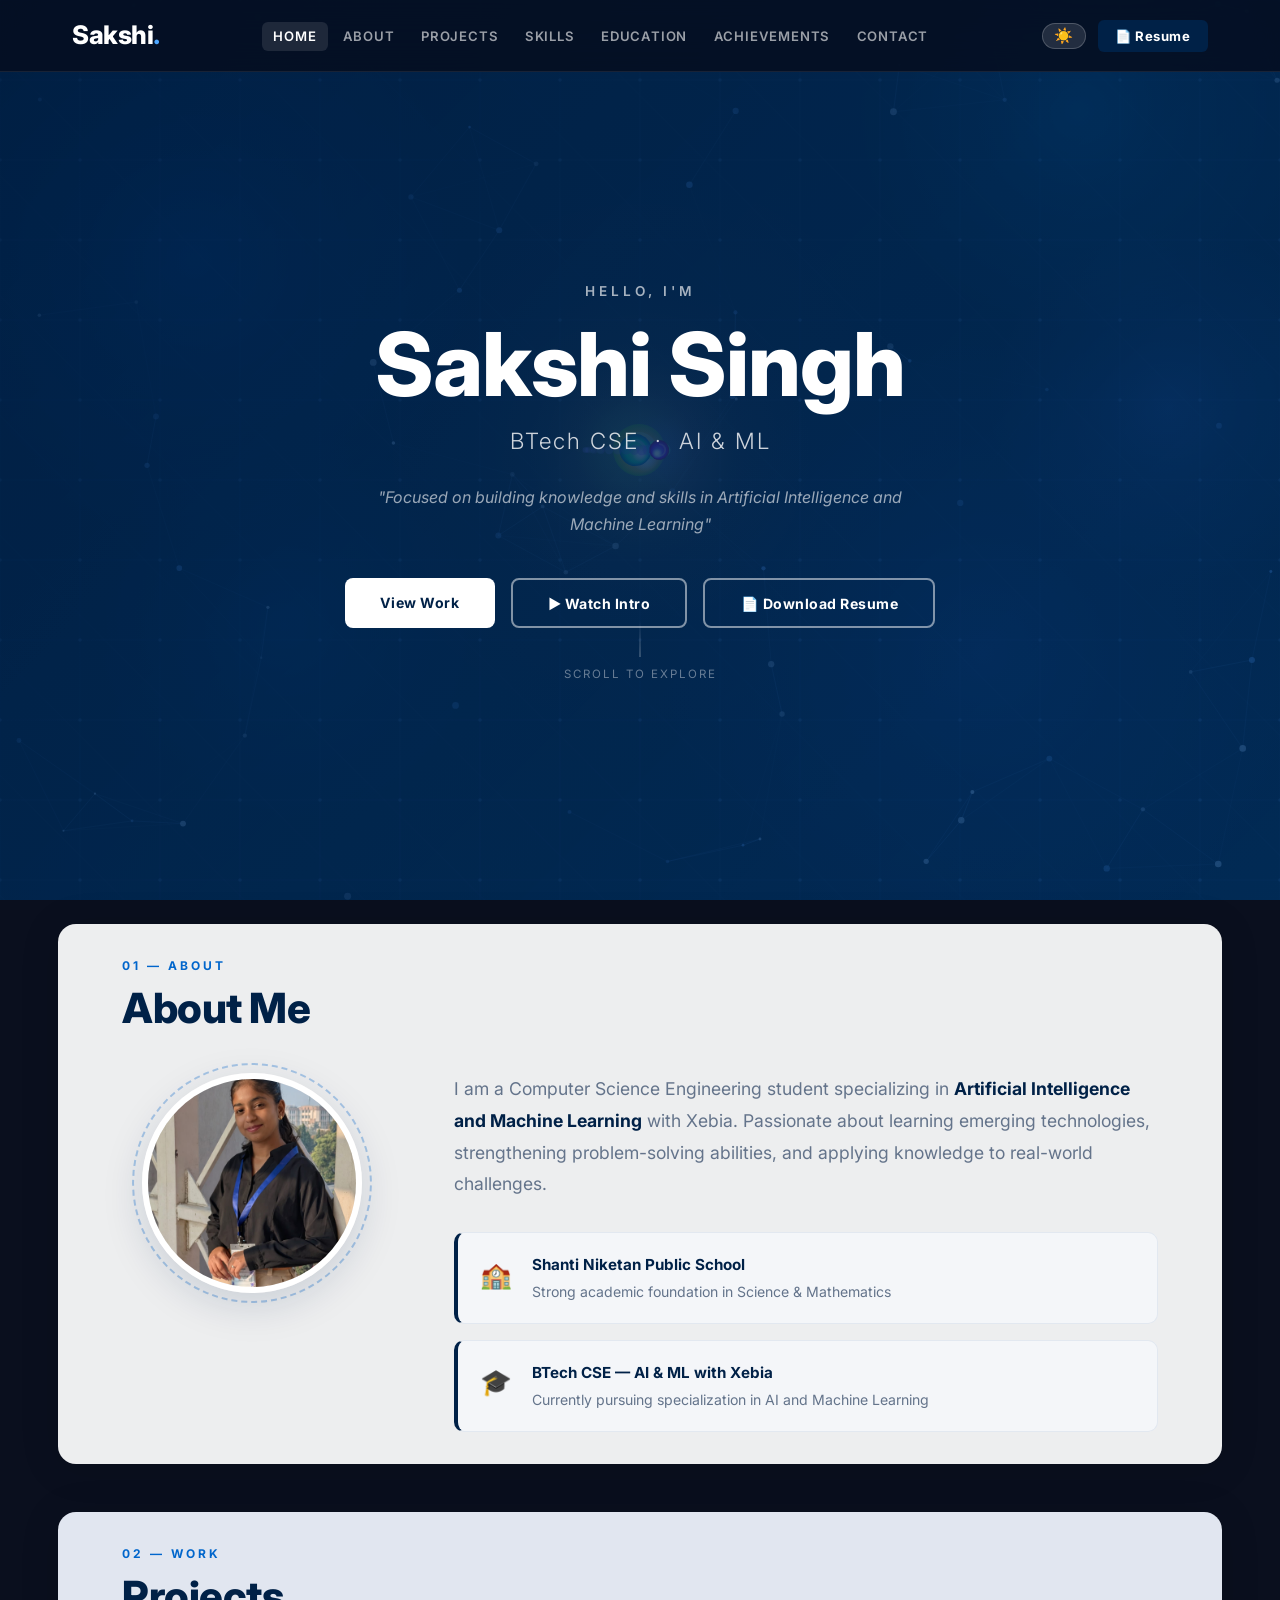
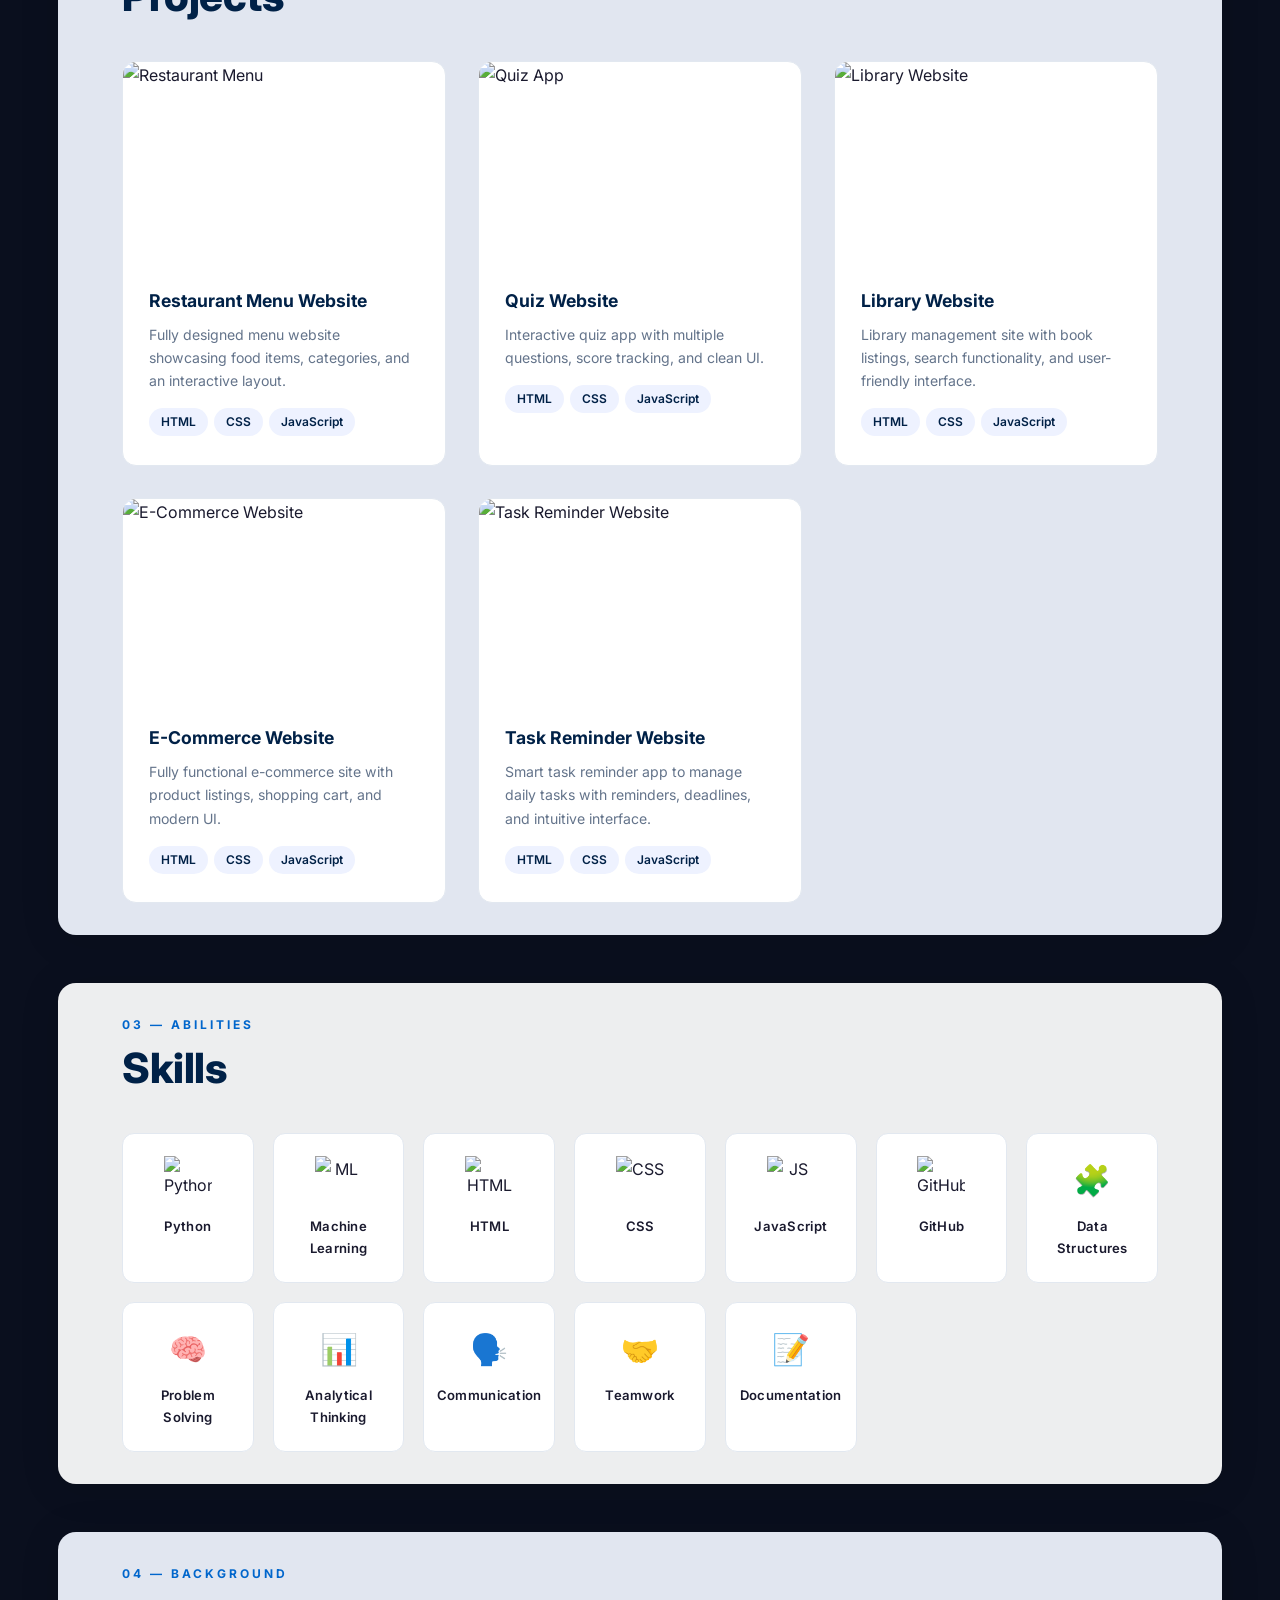
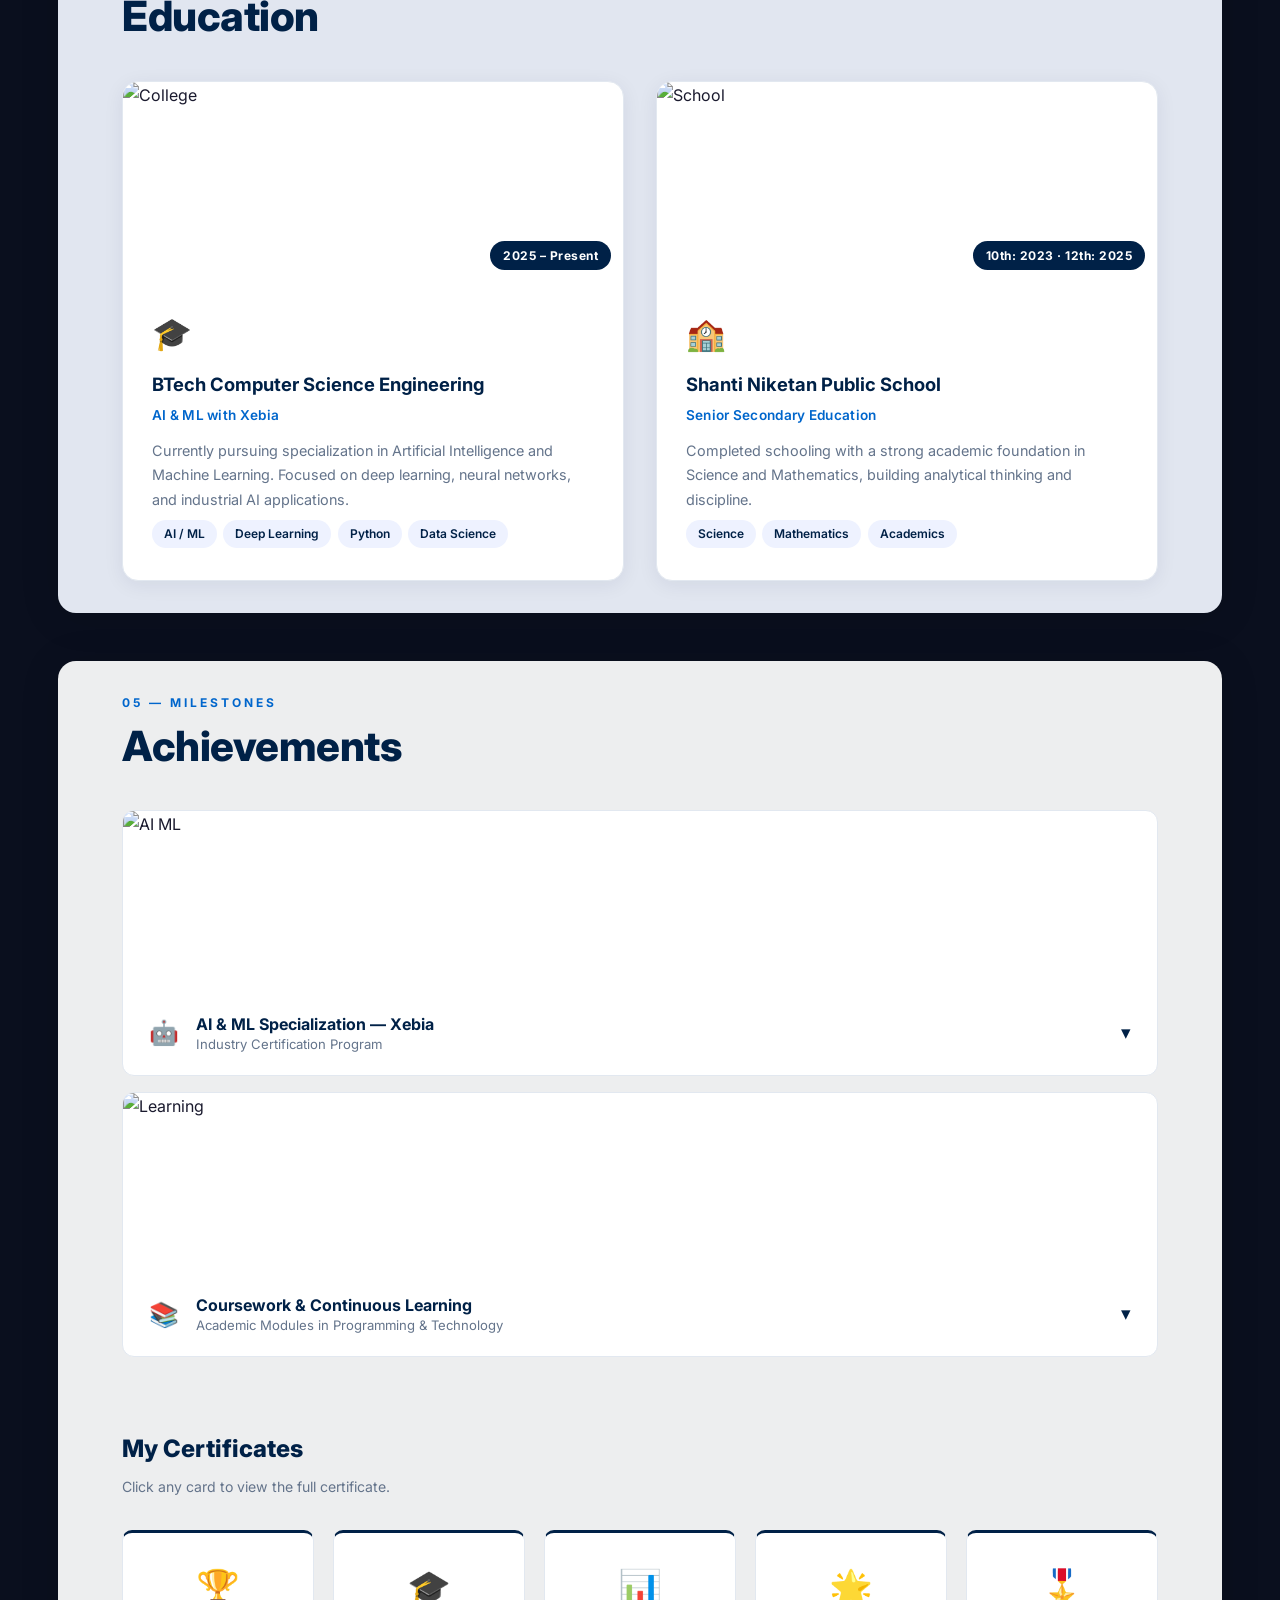
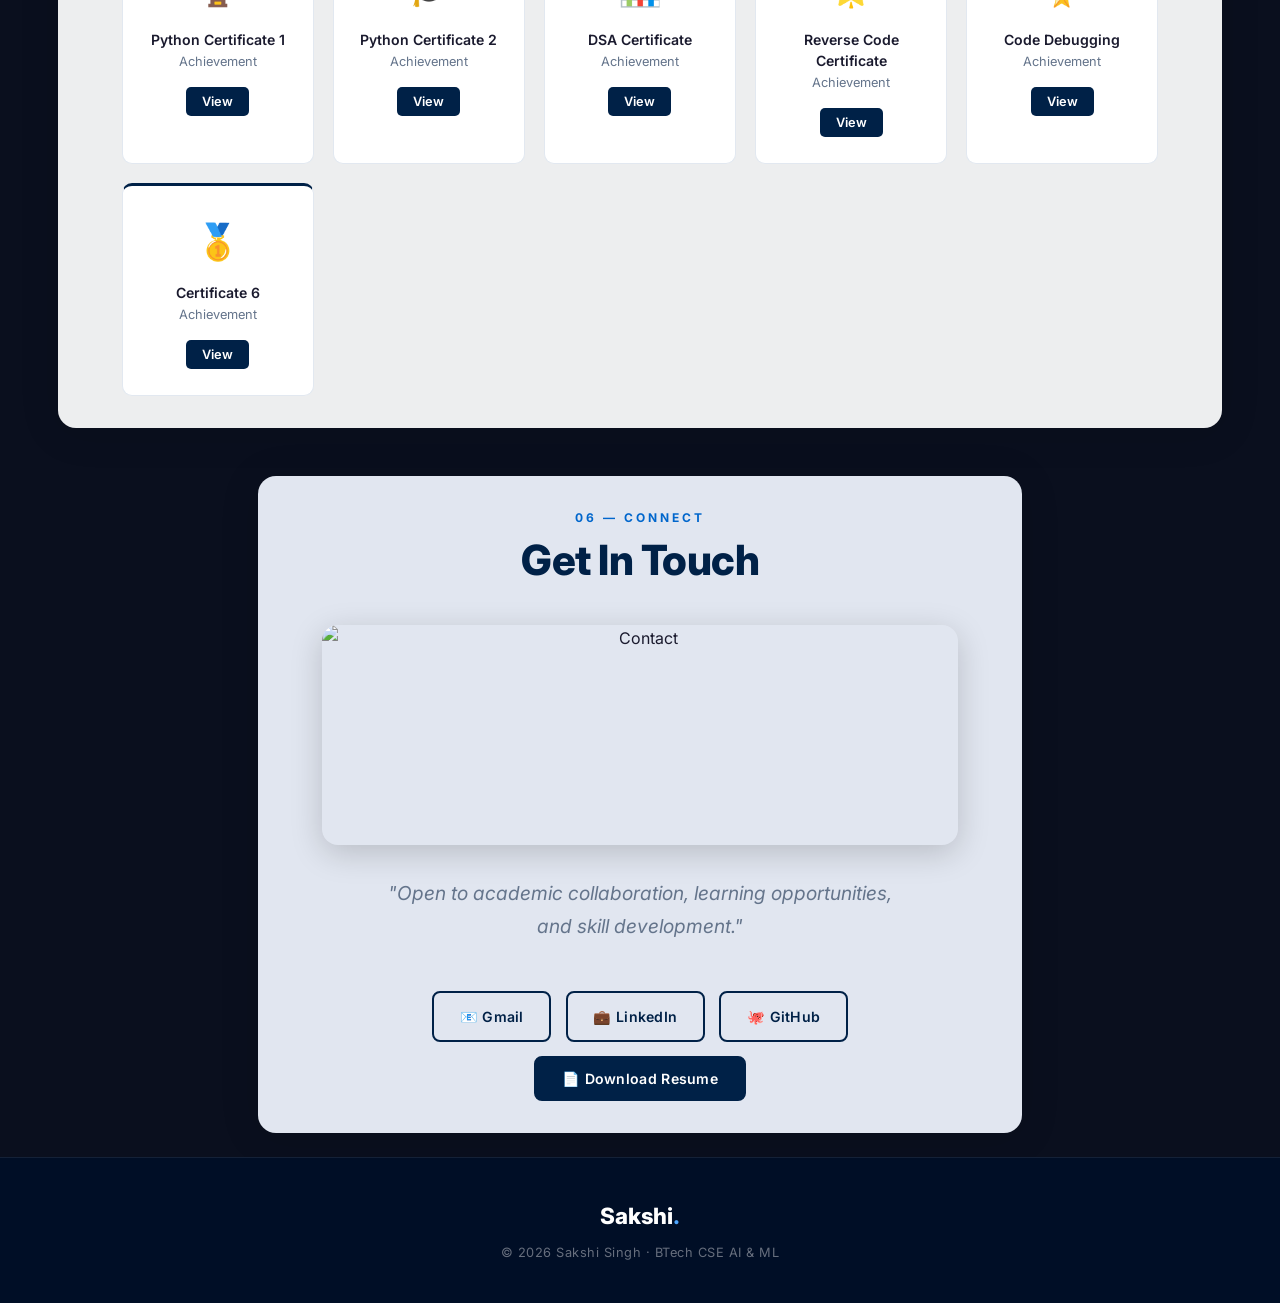
==== commit 28fad7b1: "updated portfolio design" ====
--- a/index.html
+++ b/index.html
@@ -38,6 +38,9 @@
                 <li><a href="#contact">Contact</a></li>
             </ul>
             <div class="nav-right">
+                <button class="btn-theme-toggle" id="theme-toggle" aria-label="Toggle day/night mode" title="Toggle day/night">
+                    <span class="theme-icon">☀️</span>
+                </button>
                 <button class="btn-resume-nav" id="download-resume-btn">📄 Resume</button>
                 <button class="mobile-menu-btn" id="mobile-menu-btn" aria-label="Toggle menu">
                     <span></span><span></span><span></span>
--- a/style.css
+++ b/style.css
@@ -10,6 +10,37 @@
     --accent: #0066cc;
     --ease:   cubic-bezier(0.4, 0, 0.2, 1);
     --nav-h:  72px;
+    /* night (default) */
+    --bg-page:      #0a0f1e;
+    --bg-canvas-op: 1;
+    --nav-bg:       rgba(5,13,31,0.85);
+    --nav-border:   rgba(255,255,255,0.08);
+    --nav-link:     rgba(255,255,255,0.6);
+    --nav-link-act: #ffffff;
+    --nav-link-bg:  rgba(255,255,255,0.1);
+    --section-bg:   rgba(255,255,255,0.93);
+    --section-alt:  rgba(238,243,252,0.95);
+    --logo-color:   #ffffff;
+    --footer-bg:    rgba(0,15,40,0.95);
+    --footer-border:rgba(255,255,255,0.08);
+    --orb-op:       1;
+}
+
+/* ── Day Mode Overrides ──────────────────────────────────────────── */
+body.day-mode {
+    --bg-page:      #e8eef8;
+    --bg-canvas-op: 0.18;
+    --nav-bg:       rgba(255,255,255,0.95);
+    --nav-border:   rgba(0,33,71,0.12);
+    --nav-link:     #64748b;
+    --nav-link-act: #002147;
+    --nav-link-bg:  rgba(0,33,71,0.07);
+    --section-bg:   rgba(255,255,255,0.97);
+    --section-alt:  rgba(240,245,255,0.98);
+    --logo-color:   #002147;
+    --footer-bg:    #002147;
+    --footer-border:rgba(0,0,0,0.08);
+    --orb-op:       0.35;
 }
 
 *, *::before, *::after { margin: 0; padding: 0; box-sizing: border-box; }
@@ -19,9 +50,10 @@
 body {
     font-family: 'Inter', sans-serif;
     color: var(--text);
-    background: #0a0f1e;
+    background: var(--bg-page);
     overflow-x: hidden;
     line-height: 1.65;
+    transition: background 0.5s var(--ease);
 }
 
 /* ── Canvas (full-screen animated layer) ────────────────────────── */
@@ -30,7 +62,8 @@
     width: 100%; height: 100%;
     z-index: 0;
     pointer-events: none;
-    opacity: 1;
+    opacity: var(--bg-canvas-op);
+    transition: opacity 0.5s var(--ease);
 }
 
 /* ── Floating CSS Orbs (always visible, CSS-powered) ────────────── */
@@ -39,6 +72,8 @@
     z-index: 0;
     pointer-events: none;
     overflow: hidden;
+    opacity: var(--orb-op);
+    transition: opacity 0.5s var(--ease);
 }
 .bg-orb {
     position: absolute;
@@ -93,12 +128,12 @@
 #navbar {
     position: fixed; top: 0; left: 0; right: 0;
     height: var(--nav-h);
-    background: rgba(5, 13, 31, 0.85);
+    background: var(--nav-bg);
     backdrop-filter: blur(16px);
     -webkit-backdrop-filter: blur(16px);
-    border-bottom: 1px solid rgba(255,255,255,0.08);
+    border-bottom: 1px solid var(--nav-border);
     z-index: 1000;
-    transition: box-shadow 0.3s var(--ease);
+    transition: box-shadow 0.3s var(--ease), background 0.5s var(--ease), border-color 0.5s var(--ease);
 }
 #navbar.scrolled { box-shadow: 0 4px 30px rgba(0,0,0,0.4); }
 
@@ -116,9 +151,10 @@
 .logo {
     font-size: 1.6rem;
     font-weight: 800;
-    color: #fff;
+    color: var(--logo-color);
     letter-spacing: -0.5px;
     white-space: nowrap;
+    transition: color 0.4s var(--ease);
 }
 .logo-dot { color: #4da6ff; }
 
@@ -130,7 +166,7 @@
 }
 .nav-links a {
     text-decoration: none;
-    color: rgba(255,255,255,0.6);
+    color: var(--nav-link);
     font-size: 0.82rem;
     font-weight: 600;
     text-transform: uppercase;
@@ -140,8 +176,8 @@
     transition: color 0.2s, background 0.2s;
 }
 .nav-links a:hover, .nav-links a.active {
-    color: #fff;
-    background: rgba(255,255,255,0.1);
+    color: var(--nav-link-act);
+    background: var(--nav-link-bg);
 }
 
 .nav-right { display: flex; align-items: center; gap: 0.75rem; }
@@ -215,25 +251,22 @@
     padding: 3.5rem 0;
     background: transparent;
 }
-.section-alt {
-    background: transparent;
-}
+.section-alt { background: transparent; }
 
 /* Section inner content background for readability */
-.section .container {
-    position: relative;
-}
+.section .container { position: relative; }
 .section .container::before {
     content: '';
     position: absolute;
     inset: -2rem -2rem;
-    background: rgba(255,255,255,0.93);
+    background: var(--section-bg);
     border-radius: 18px;
     z-index: -1;
     box-shadow: 0 4px 40px rgba(0,0,0,0.12);
+    transition: background 0.5s var(--ease);
 }
 .section-alt .container::before {
-    background: rgba(238,243,252,0.95);
+    background: var(--section-alt);
 }
 
 .container {
@@ -814,10 +847,11 @@
 
 /* ── Footer ──────────────────────────────────────────────────────── */
 footer {
-    background: rgba(0,15,40,0.95);
+    background: var(--footer-bg);
     padding: 2.5rem 0;
     position: relative; z-index: 1;
-    border-top: 1px solid rgba(255,255,255,0.08);
+    border-top: 1px solid var(--footer-border);
+    transition: background 0.5s var(--ease);
 }
 .footer-inner {
     display: flex;
@@ -1111,3 +1145,58 @@
     .cert-grid { grid-template-columns: repeat(2, 1fr); }
     .section-title { font-size: 1.5rem; }
 }
+
+/* ── Day / Night Toggle ──────────────────────────────────────────── */
+.btn-theme-toggle {
+    background: rgba(255,255,255,0.12);
+    border: 1px solid rgba(255,255,255,0.2);
+    border-radius: 50px;
+    width: 44px;
+    height: 26px;
+    cursor: pointer;
+    display: flex;
+    align-items: center;
+    justify-content: center;
+    font-size: 0.95rem;
+    line-height: 1;
+    transition: background 0.3s, border-color 0.3s, transform 0.2s;
+    flex-shrink: 0;
+    position: relative;
+    overflow: hidden;
+}
+.btn-theme-toggle:hover {
+    background: rgba(255,255,255,0.22);
+    transform: scale(1.1);
+}
+.theme-icon {
+    display: block;
+    transition: transform 0.4s var(--ease), opacity 0.3s;
+    transform-origin: center;
+}
+
+/* Day mode toggle styling */
+body.day-mode .btn-theme-toggle {
+    background: rgba(0,33,71,0.08);
+    border-color: rgba(0,33,71,0.18);
+}
+body.day-mode .btn-theme-toggle:hover {
+    background: rgba(0,33,71,0.14);
+}
+
+/* Mobile nav in day mode */
+body.day-mode .nav-links {
+    background: rgba(255,255,255,0.97);
+    border-bottom-color: rgba(0,33,71,0.1);
+}
+body.day-mode .mobile-menu-btn span {
+    background: var(--navy);
+}
+
+/* Smooth global transition on mode switch */
+body, #navbar, .section .container::before,
+.section-alt .container::before, footer,
+.bg-orbs, #bg-canvas {
+    transition-property: background, background-color, border-color, color, opacity;
+    transition-duration: 0.45s;
+    transition-timing-function: var(--ease);
+}
